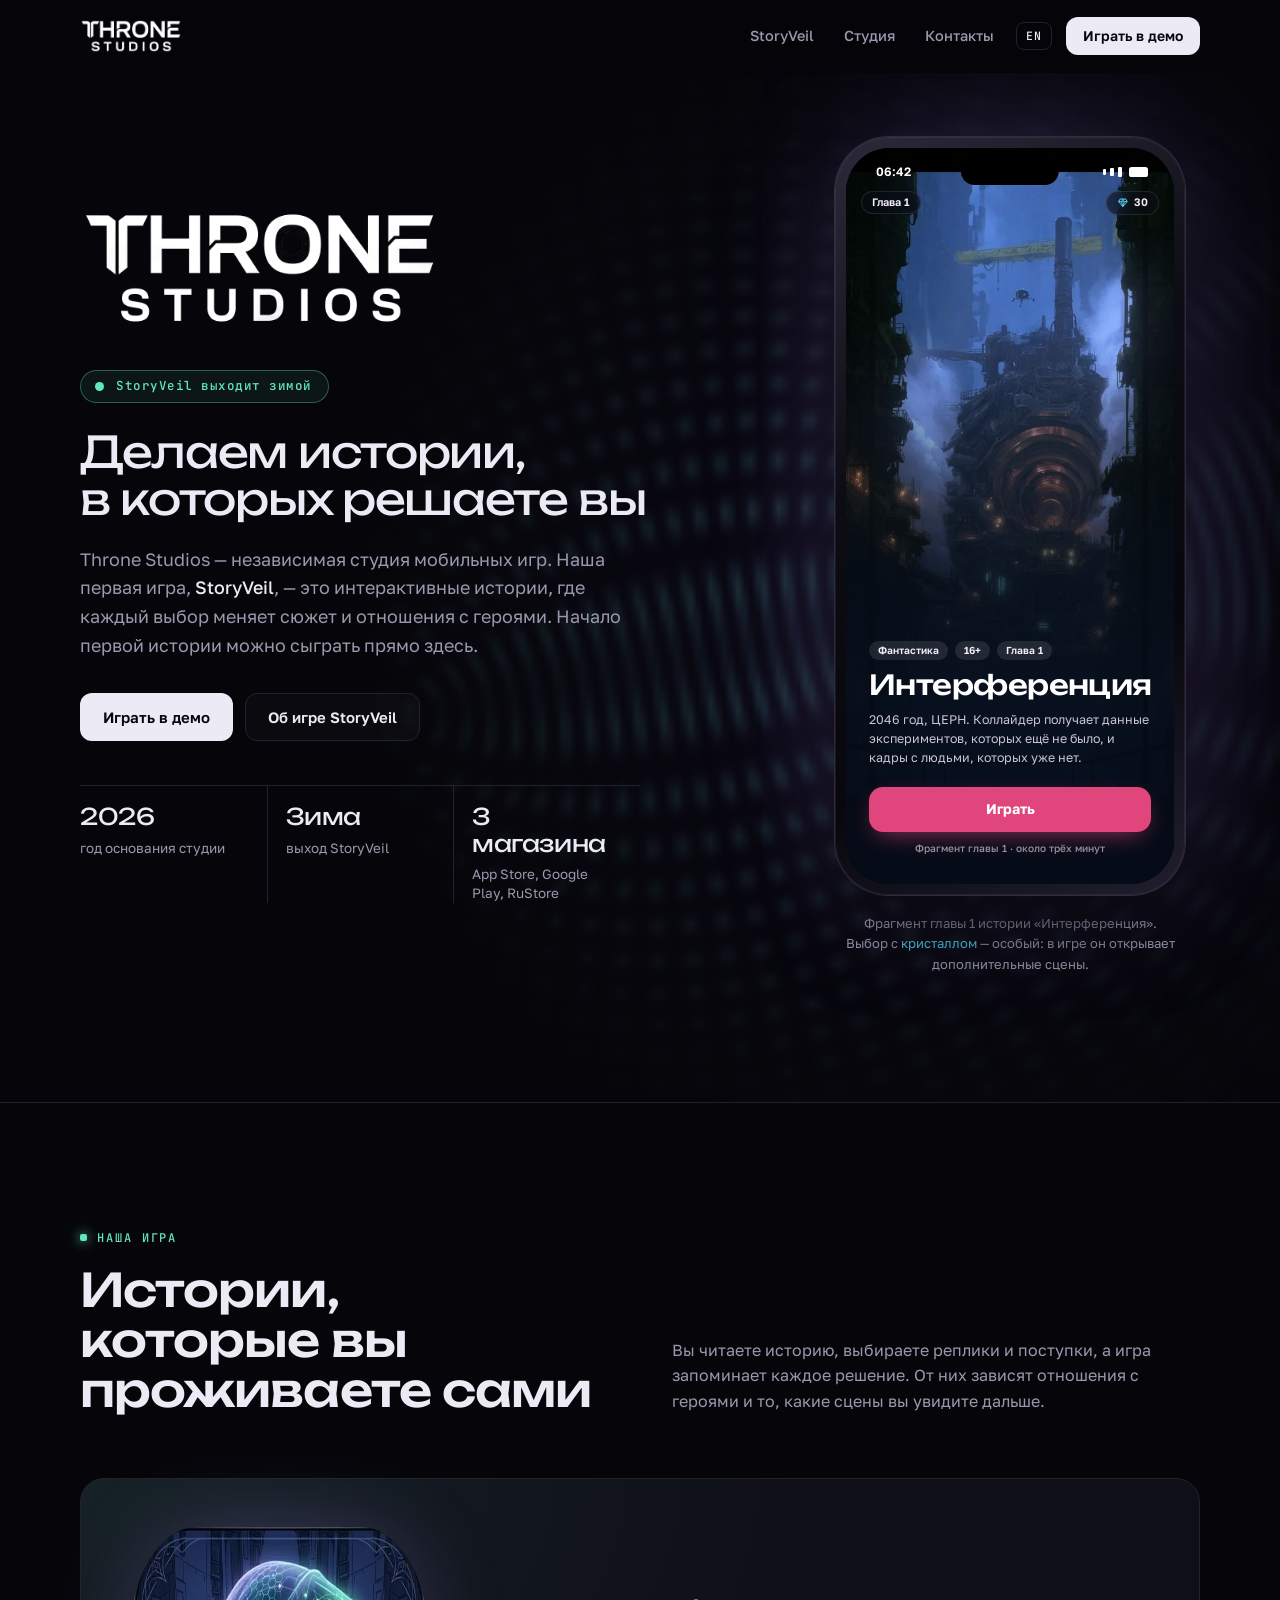
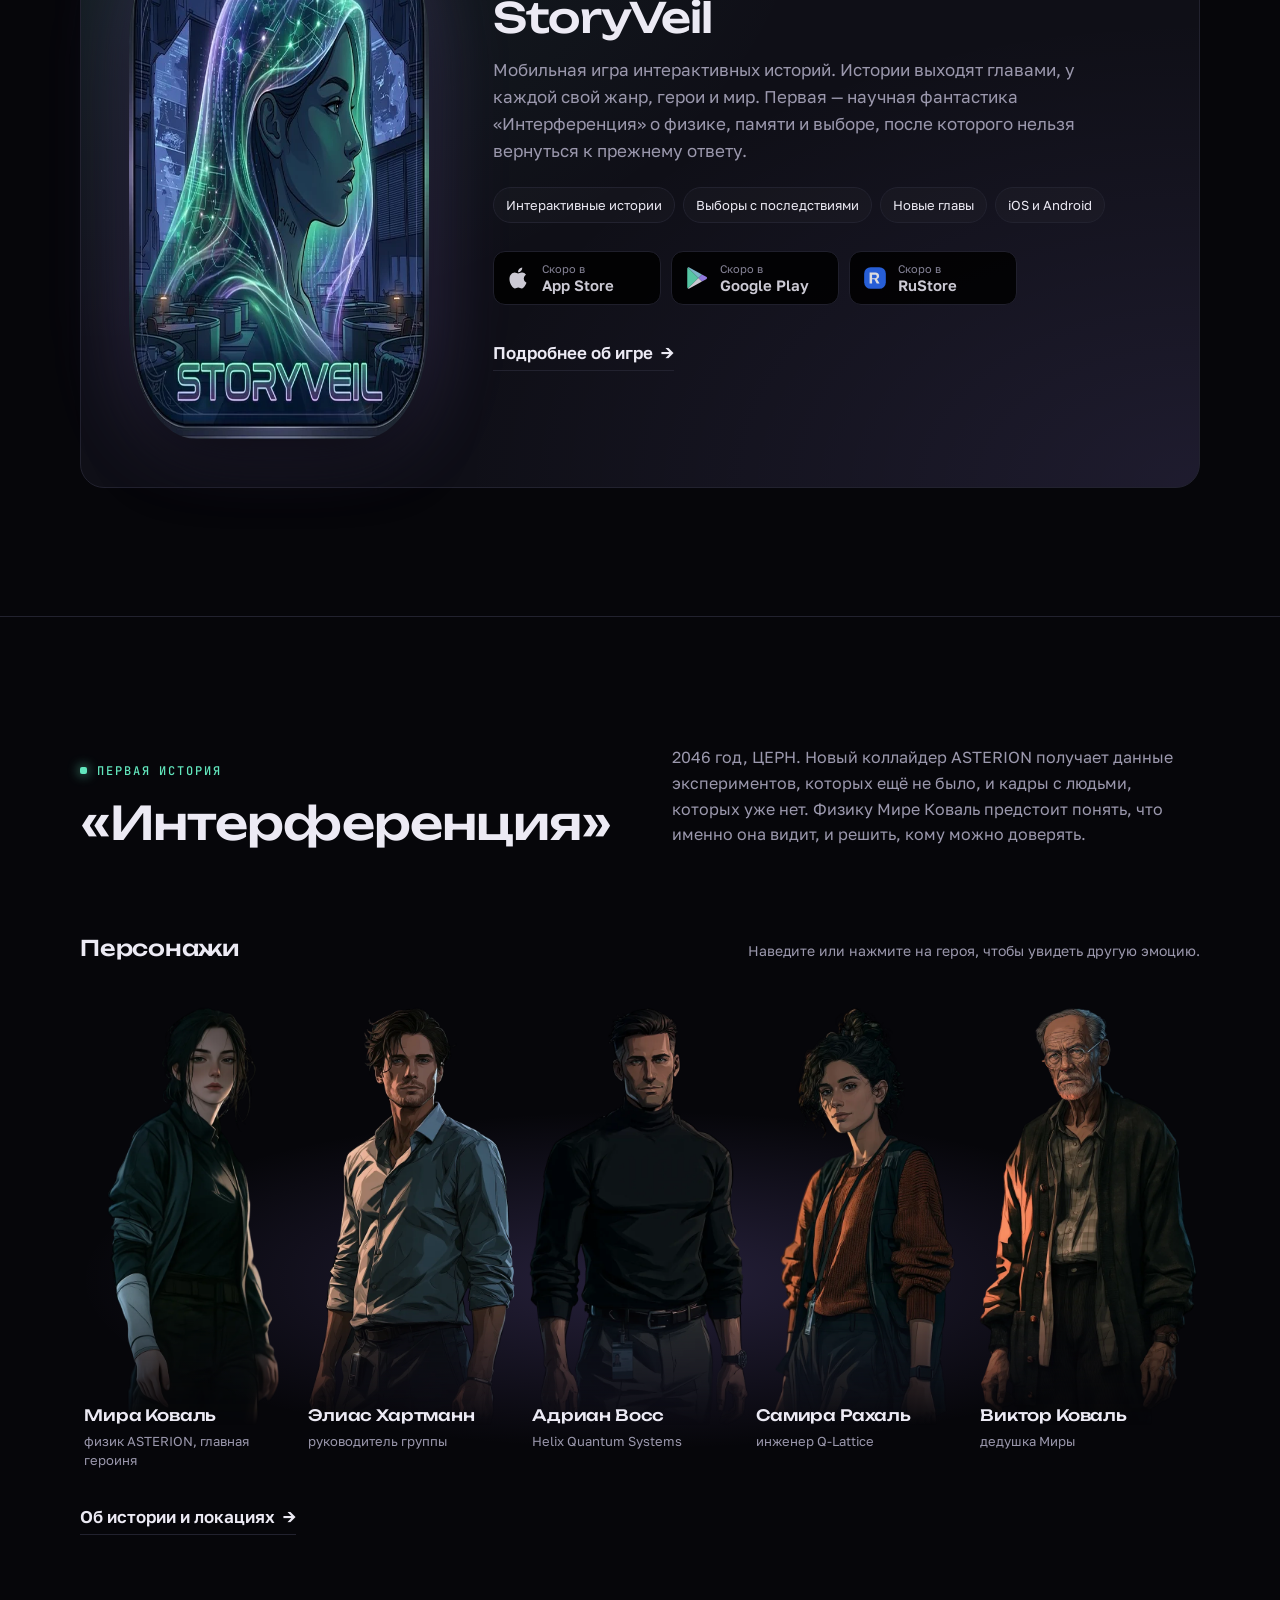
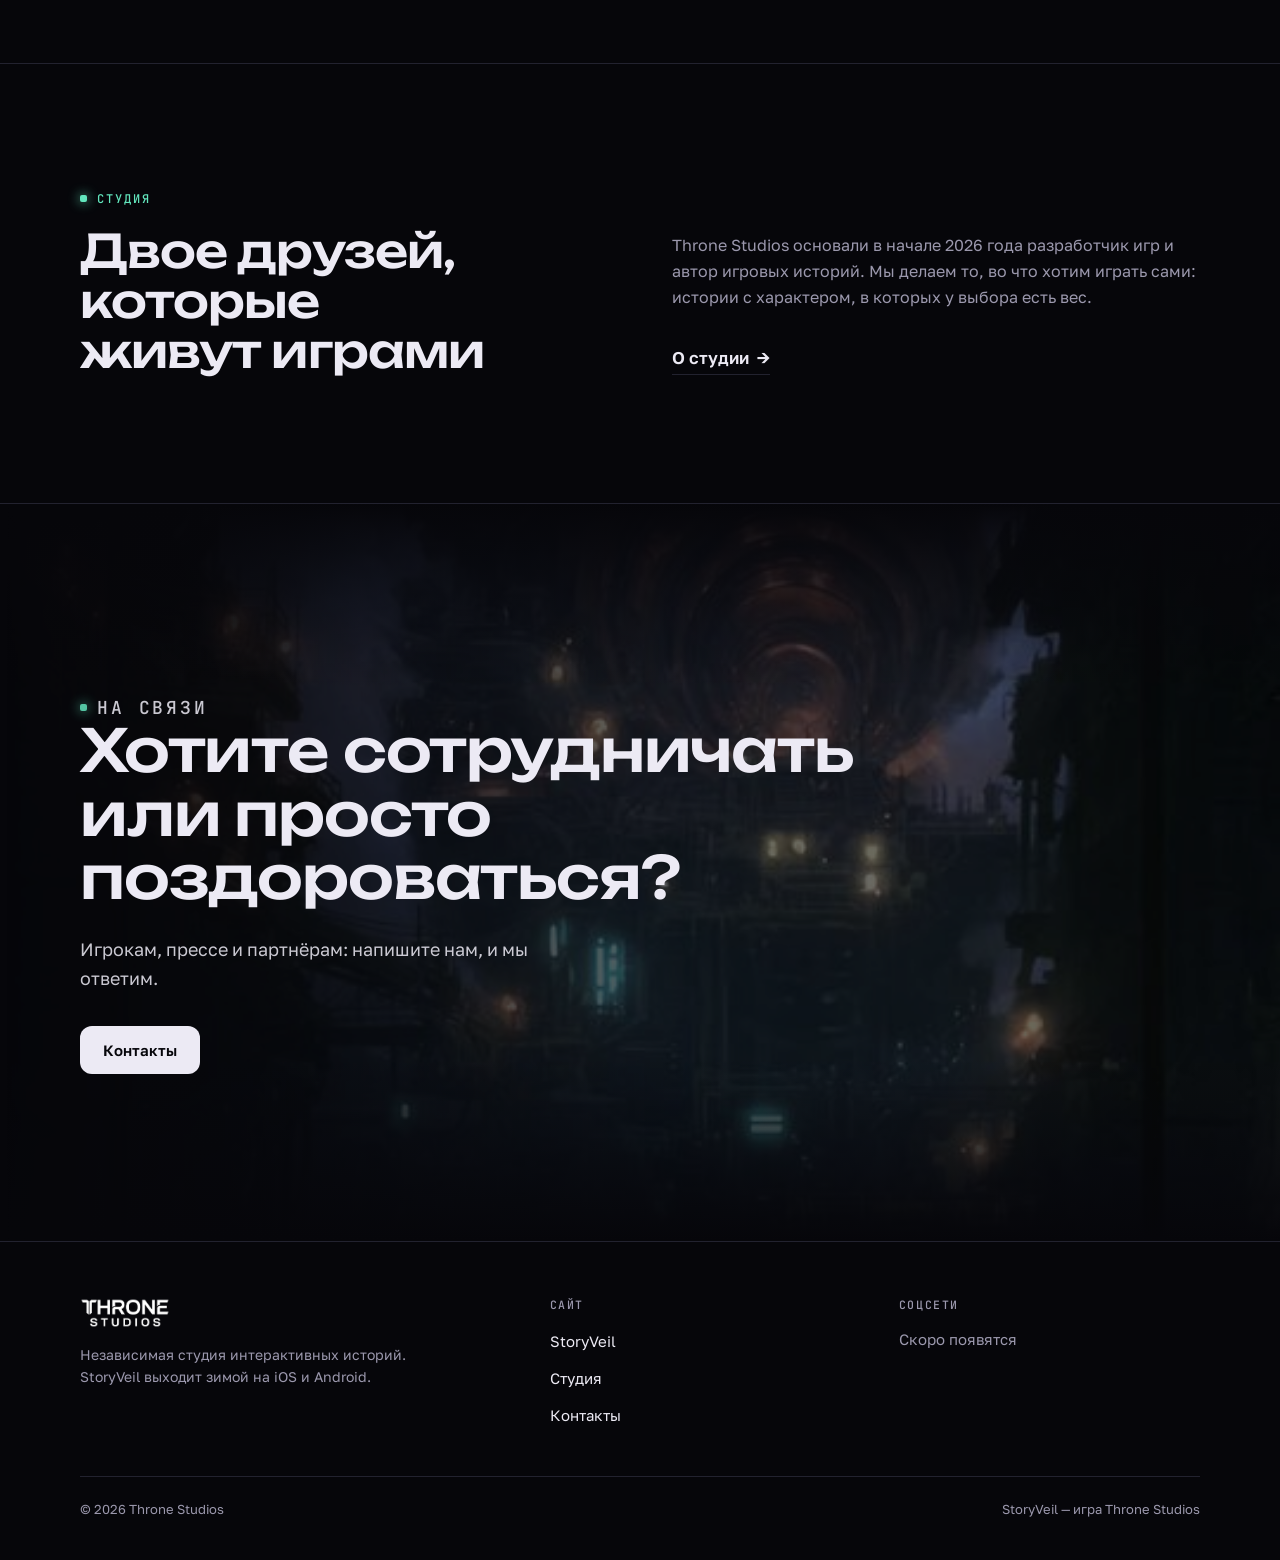
==== index.html @ 1f3d1a5e "Домен thronestudios.ink: адреса в превью ссылок и редирект с www og:url, og:image и hreflang всех ст" ====
<!doctype html>
<html lang="ru">
<head>
<meta charset="utf-8">
<meta name="viewport" content="width=device-width, initial-scale=1, viewport-fit=cover">
<title>Throne Studios — студия интерактивных историй</title>
<meta name="description" content="Throne Studios делает мобильные игры интерактивных историй. Наша первая игра StoryVeil выходит зимой на iOS и Android. Начало первой истории можно сыграть прямо на сайте.">
<meta property="og:type" content="website">
<meta property="og:site_name" content="Throne Studios">
<meta property="og:title" content="Throne Studios — студия интерактивных историй">
<meta property="og:description" content="Первая игра студии, StoryVeil, выходит зимой. Сыграйте начало истории «Интерференция» прямо в браузере.">
<meta property="og:url" content="https://thronestudios.ink/">
<meta property="og:image" content="https://thronestudios.ink/assets/og.jpg">
<meta name="twitter:card" content="summary_large_image">
<link rel="alternate" hreflang="ru" href="https://thronestudios.ink/">
<link rel="alternate" hreflang="en" href="https://thronestudios.ink/en/">
<meta name="theme-color" content="#06060a">
<link rel="icon" type="image/png" sizes="32x32" href="assets/brand/favicon-32.png">
<link rel="icon" type="image/png" sizes="64x64" href="assets/brand/favicon-64.png">
<link rel="apple-touch-icon" href="assets/brand/apple-touch-icon.png">
<link rel="preconnect" href="https://fonts.googleapis.com">
<link rel="preconnect" href="https://fonts.gstatic.com" crossorigin>
<link rel="stylesheet" href="https://fonts.googleapis.com/css2?family=Golos+Text:wght@400;500;600;700&family=JetBrains+Mono:wght@400;500&family=Unbounded:wght@300;400;500&display=swap">
<link rel="stylesheet" href="assets/css/site.css?v=1">
</head>
<body>
<a class="skip" href="#main">К содержанию</a>

<header class="site-head">
  <div class="wrap">
    <a class="brand" href="./" aria-label="Throne Studios — на главную"><img src="assets/brand/throne-studios-sm.png" alt="Throne Studios" width="455" height="152"></a>
    <button class="menu-btn" type="button" aria-expanded="false" aria-controls="nav" aria-label="Меню"><span></span></button>
    <nav class="nav" id="nav" aria-label="Основное меню">
      <a href="storyveil/">StoryVeil</a>
      <a href="studio/">Студия</a>
      <a href="contacts/">Контакты</a>
      <a class="lang" href="en/" hreflang="en" lang="en" aria-label="English version">EN</a>
      <a class="btn primary" href="#play" data-play>Играть в демо</a>
    </nav>
  </div>
</header>

<main id="main">
<!-- ═══════════════ Первый экран ═══════════════ -->
<section class="hero" aria-labelledby="hero-title">
  <canvas id="fringes" aria-hidden="true"></canvas>
  <div class="wrap hero-grid">
    <div>
      <img class="hero-logo" src="assets/brand/throne-studios.png" alt="Throne Studios" width="910" height="304">
      <p class="pill"><span class="live" aria-hidden="true"></span>StoryVeil выходит зимой</p>
      <h1 id="hero-title">Делаем истории,<br class="br-wide"> в которых решаете вы</h1>
      <p class="lead">Throne Studios — независимая студия мобильных игр. Наша первая игра, <strong>StoryVeil</strong>, — это интерактивные истории, где каждый выбор меняет сюжет и отношения с героями. Начало первой истории можно сыграть прямо здесь.</p>
      <div class="actions">
        <a class="btn primary" href="#play" data-play>Играть в демо</a>
        <a class="btn ghost" href="storyveil/">Об игре StoryVeil</a>
      </div>
      <ul class="facts">
        <li><b>2026</b><span>год основания студии</span></li>
        <li><b>Зима</b><span>выход StoryVeil</span></li>
        <li><b>3 магазина</b><span>App Store, Google Play, RuStore</span></li>
      </ul>
    </div>

    <div class="device-col" id="play">
      <div data-player></div>
      <p class="device-note">Фрагмент главы 1 истории «Интерференция». Выбор с <i>кристаллом</i> — особый: в игре он открывает дополнительные сцены.</p>
    </div>
  </div>
</section>

<!-- ═══════════════ Игра ═══════════════ -->
<section aria-labelledby="game-title">
  <div class="wrap">
    <div class="head-row">
      <div>
        <p class="eyebrow">Наша игра</p>
        <h2 id="game-title">Истории, которые вы проживаете сами</h2>
      </div>
      <p class="lead">Вы читаете историю, выбираете реплики и поступки, а игра запоминает каждое решение. От них зависят отношения с героями и то, какие сцены вы увидите дальше.</p>
    </div>

    <div class="game-card">
      <img class="app-icon" src="assets/brand/storyveil-icon.webp" alt="Иконка игры StoryVeil" width="512" height="512" loading="lazy">
      <div>
        <h3>StoryVeil</h3>
        <p>Мобильная игра интерактивных историй. Истории выходят главами, у каждой свой жанр, герои и мир. Первая — научная фантастика «Интерференция» о физике, памяти и выборе, после которого нельзя вернуться к прежнему ответу.</p>
        <ul class="tags">
          <li>Интерактивные истории</li>
          <li>Выборы с последствиями</li>
          <li>Новые главы</li>
          <li>iOS и Android</li>
        </ul>
        <ul class="stores" aria-label="Магазины приложений">
          <li><span class="store soon"><svg viewBox="0 0 24 24" aria-hidden="true"><path fill="currentColor" d="M16.4 12.6c0-2.4 2-3.6 2.1-3.7a4.6 4.6 0 0 0-3.6-1.9c-1.5-.2-3 .9-3.7.9-.8 0-2-.9-3.2-.9a4.8 4.8 0 0 0-4 2.5c-1.7 3-.4 7.3 1.2 9.7.8 1.2 1.8 2.5 3 2.4 1.2 0 1.7-.8 3.1-.8 1.5 0 1.9.8 3.2.8 1.3 0 2.2-1.2 3-2.4a10 10 0 0 0 1.4-2.8 4.3 4.3 0 0 1-2.5-3.8ZM14 5.4a4.3 4.3 0 0 0 1-3.2 4.5 4.5 0 0 0-2.9 1.5 4.2 4.2 0 0 0-1 3.1A3.7 3.7 0 0 0 14 5.4Z"/></svg><span><small>Скоро в</small><b>App Store</b></span></span></li>
          <li><span class="store soon"><svg viewBox="0 0 24 24" aria-hidden="true"><path fill="#62e6bd" d="M3.6 2.3 13.3 12l-9.7 9.7c-.4-.2-.6-.6-.6-1.1V3.4c0-.5.2-.9.6-1.1Z"/><path fill="#a78bff" d="m16.6 15.3-3.3-3.3 3.3-3.3 3.9 2.2c1.1.6 1.1 1.6 0 2.2l-3.9 2.2Z"/><path fill="#8fd0e6" d="M16.6 8.7 13.3 12 3.6 2.3c.3-.2.8-.2 1.3.1l11.7 6.3Z"/><path fill="#eceaf4" d="M16.6 15.3 4.9 21.6c-.5.3-1 .3-1.3.1l9.7-9.7 3.3 3.3Z"/></svg><span><small>Скоро в</small><b>Google Play</b></span></span></li>
          <li><span class="store soon"><svg viewBox="0 0 24 24" aria-hidden="true"><rect x="2" y="2" width="20" height="20" rx="6" fill="#2b6cf6"/><path fill="#fff" d="M7 7h5.2c2.2 0 3.6 1.2 3.6 3.1 0 1.4-.8 2.4-2 2.8l2.4 4.1h-2.6l-2.1-3.8H9.3V17H7V7Zm2.3 2v3.2h2.8c1 0 1.5-.6 1.5-1.6S13.1 9 12.1 9H9.3Z"/></svg><span><small>Скоро в</small><b>RuStore</b></span></span></li>
        </ul>
        <div class="actions"><a class="link-arrow" href="storyveil/">Подробнее об игре</a></div>
      </div>
    </div>
  </div>
</section>

<!-- ═══════════════ Первая история ═══════════════ -->
<section aria-labelledby="story-title">
  <div class="wrap">
    <div class="head-row">
      <div>
        <p class="eyebrow">Первая история</p>
        <h2 id="story-title">«Интерференция»</h2>
      </div>
      <p class="lead">2046 год, ЦЕРН. Новый коллайдер ASTERION получает данные экспериментов, которых ещё не было, и кадры с людьми, которых уже нет. Физику Мире Коваль предстоит понять, что именно она видит, и решить, кому можно доверять.</p>
    </div>

    <div class="sub-head">
      <h3>Персонажи</h3>
      <p>Наведите или нажмите на героя, чтобы увидеть другую эмоцию.</p>
    </div>
    <ul class="cast">
      <li data-a="neutral" data-b="amused"><div class="fig-wrap"><img loading="lazy" alt="Мира Коваль" src="assets/chars/hero_neutral.webp"></div><div class="who"><b>Мира Коваль</b><span>физик ASTERION, главная героиня</span></div></li>
      <li data-a="neutral" data-b="amused"><div class="fig-wrap"><img loading="lazy" alt="Элиас Хартманн" src="assets/chars/elias_neutral.webp"></div><div class="who"><b>Элиас Хартманн</b><span>руководитель группы</span></div></li>
      <li data-a="neutral" data-b="amused"><div class="fig-wrap"><img loading="lazy" alt="Адриан Восс" src="assets/chars/adrian_neutral.webp"></div><div class="who"><b>Адриан Восс</b><span>Helix Quantum Systems</span></div></li>
      <li data-a="neutral" data-b="amused"><div class="fig-wrap"><img loading="lazy" alt="Самира Рахаль" src="assets/chars/samira_neutral.webp"></div><div class="who"><b>Самира Рахаль</b><span>инженер Q-Lattice</span></div></li>
      <li data-a="thoughtful" data-b="smile"><div class="fig-wrap"><img loading="lazy" alt="Виктор Коваль" src="assets/chars/viktor_thoughtful.webp"></div><div class="who"><b>Виктор Коваль</b><span>дедушка Миры</span></div></li>
    </ul>
    <div class="actions"><a class="link-arrow" href="storyveil/#story">Об истории и локациях</a></div>
  </div>
</section>

<!-- ═══════════════ Студия ═══════════════ -->
<section aria-labelledby="studio-title">
  <div class="wrap">
    <div class="head-row">
      <div>
        <p class="eyebrow">Студия</p>
        <h2 id="studio-title">Двое друзей, которые живут играми</h2>
      </div>
      <div>
        <p class="lead">Throne Studios основали в начале 2026 года разработчик игр и автор игровых историй. Мы делаем то, во что хотим играть сами: истории с характером, в которых у выбора есть вес.</p>
        <div class="actions"><a class="link-arrow" href="studio/">О студии</a></div>
      </div>
    </div>
  </div>
</section>

<!-- ═══════════════ Финал ═══════════════ -->
<section class="finale" aria-labelledby="finale-title">
  <div class="finale-bg" aria-hidden="true" style="background-image: url('assets/bg/detector_cavern.jpg')"></div>
  <div class="wrap">
    <p class="eyebrow">На связи</p>
    <h2 id="finale-title">Хотите сотрудничать или просто поздороваться?</h2>
    <p>Игрокам, прессе и партнёрам: напишите нам, и мы ответим.</p>
    <div class="actions"><a class="btn primary" href="contacts/">Контакты</a></div>
  </div>
</section>
</main>

<footer class="site-foot">
  <div class="wrap">
    <div class="foot-grid">
      <div>
        <img src="assets/brand/throne-studios-sm.png" alt="Throne Studios" width="455" height="152" loading="lazy">
        <p>Независимая студия интерактивных историй. StoryVeil выходит зимой на iOS и Android.</p>
      </div>
      <div>
        <h2>Сайт</h2>
        <ul>
          <li><a href="storyveil/">StoryVeil</a></li>
          <li><a href="studio/">Студия</a></li>
          <li><a href="contacts/">Контакты</a></li>
        </ul>
      </div>
      <div>
        <h2>Соцсети</h2>
        <ul data-socials="footer"><li class="muted">Скоро появятся</li></ul>
      </div>
    </div>
    <div class="foot-base">
      <span>© 2026 Throne Studios</span>
      <span>StoryVeil — игра Throne Studios</span>
    </div>
  </div>
</footer>

<script src="assets/js/site.js?v=1"></script>
<script src="assets/js/story.ru.js?v=1"></script>
<script src="assets/js/player.js?v=1"></script>
</body>
</html>
---- assets/css/site.css ----
/* Throne Studios — общие стили сайта.
   Основа — чёрный фон логотипа студии. Акценты — мятный и фиолетовый из иконки StoryVeil.
   Внутри телефона-демо свои цвета: это интерфейс самой игры (app/lib/core/theme.dart). */
:root {
  color-scheme: dark;
  --void: #06060a;      /* фон: чёрный логотипа */
  --hull: #0f0f17;      /* приподнятые поверхности */
  --hull-hi: #161622;
  --line: #22222f;      /* волосяные линии */
  --frost: #eceaf4;     /* основной текст */
  --haze: #9b98ad;      /* второстепенный текст */
  --mint: #62e6bd;      /* StoryVeil: свечение вуали */
  --violet: #a78bff;    /* StoryVeil: надпись */
  --veil: linear-gradient(100deg, var(--mint) 0%, #8fd0e6 45%, var(--violet) 100%);

  --display: "Unbounded", "Arial Black", system-ui, sans-serif;
  --body: "Golos Text", system-ui, -apple-system, "Segoe UI", Roboto, sans-serif;
  --mono: "JetBrains Mono", ui-monospace, "SF Mono", Menlo, Consolas, monospace;

  /* Интерфейс игры */
  --g-surface: rgba(34, 26, 46, .94);
  --g-surface-hi: #2e2440;
  --g-premium: #2b1e3f;
  --g-accent: #e0457b;
  --g-gem: #4fd1e8;
  --g-text: #f4eef8;
  --g-narr: rgba(0, 0, 0, .72);

  --gutter: clamp(16px, 4vw, 40px);
  --section: clamp(72px, 10vw, 132px);
  --radius: 14px;
}

* { box-sizing: border-box; }
html { -webkit-text-size-adjust: 100%; scroll-behavior: smooth; scroll-padding-top: 88px; }
body {
  margin: 0;
  background: var(--void);
  color: var(--frost);
  font: 400 17px/1.6 var(--body);
  -webkit-font-smoothing: antialiased;
  overflow-x: hidden;
}
img, video { max-width: 100%; display: block; }
[hidden] { display: none !important; }
a { color: inherit; }
button { font: inherit; color: inherit; }
:focus-visible { outline: 2px solid var(--mint); outline-offset: 3px; }
::selection { background: var(--violet); color: var(--void); }
.sr-only { position: absolute; width: 1px; height: 1px; overflow: hidden; clip: rect(0 0 0 0); white-space: nowrap; }
.skip { position: absolute; left: 12px; top: -60px; z-index: 100; padding: 10px 14px; border-radius: 8px; background: var(--frost); color: var(--void); text-decoration: none; font-weight: 600; }
.skip:focus { top: 12px; }

.wrap { max-width: 1200px; margin-inline: auto; padding-inline: var(--gutter); }

.eyebrow {
  display: flex; align-items: center; gap: 10px;
  margin: 0 0 20px;
  font: 500 12px/1.2 var(--mono);
  letter-spacing: .16em; text-transform: uppercase;
  color: var(--mint);
}
.eyebrow::before { content: ""; width: 7px; height: 7px; border-radius: 2px; background: var(--mint); box-shadow: 0 0 12px var(--mint); }
h1, h2, h3 { margin: 0; text-wrap: balance; font-weight: 500; }
h2 { font: 500 clamp(1.75rem, 3.6vw, 2.9rem)/1.08 var(--display); letter-spacing: -.02em; max-width: 22ch; }
.lead { margin: 22px 0 0; max-width: 62ch; color: var(--haze); font-size: clamp(1rem, 1.25vw, 1.125rem); }
.lead strong { color: var(--frost); font-weight: 500; }
.veil-text { background: var(--veil); -webkit-background-clip: text; background-clip: text; color: transparent; }
section { padding-block: var(--section); border-top: 1px solid var(--line); }

.head-row { display: grid; grid-template-columns: minmax(0, 1fr) minmax(0, 1fr); gap: 24px 64px; align-items: end; }
.head-row .lead { margin: 0; }
.sub-head { display: flex; justify-content: space-between; align-items: baseline; gap: 12px 24px; flex-wrap: wrap; margin: 88px 0 24px; }
.sub-head h3 { font: 500 1.35rem/1.2 var(--display); letter-spacing: -.01em; }
.sub-head p { margin: 0; font-size: 14px; color: var(--haze); max-width: 56ch; }

/* ── Кнопки ───────────────────────────────────────── */
.btn {
  display: inline-flex; align-items: center; justify-content: center; gap: 10px;
  min-height: 48px; padding: 0 22px; border-radius: 12px; border: 1px solid transparent;
  font: 600 15px/1 var(--body); text-decoration: none; cursor: pointer;
  transition: background-color .2s, border-color .2s, color .2s, transform .2s;
}
.btn:active { transform: translateY(1px); }
.btn.primary { background: var(--frost); color: var(--void); }
.btn.primary:hover { background: #fff; }
.btn.ghost { border-color: var(--line); background: rgba(255,255,255,.02); }
.btn.ghost:hover { border-color: var(--haze); }
.btn svg { width: 18px; height: 18px; flex: none; }
.actions { display: flex; flex-wrap: wrap; gap: 12px; margin-top: 34px; }
.link-arrow { display: inline-flex; align-items: center; gap: 8px; color: var(--frost); font-weight: 600; text-decoration: none; border-bottom: 1px solid var(--line); padding-bottom: 3px; transition: border-color .2s; }
.link-arrow:hover { border-color: var(--mint); }
.link-arrow::after { content: "→"; transition: translate .2s; }
.link-arrow:hover::after { translate: 3px 0; }

.pill {
  display: inline-flex; align-items: center; gap: 12px;
  margin-bottom: 26px; padding: 9px 16px 9px 14px;
  border: 1px solid rgba(98,230,189,.35); border-radius: 99px;
  background: rgba(98,230,189,.07);
  font: 500 12.5px/1 var(--mono); letter-spacing: .04em; color: var(--mint);
}
.live {
  flex: none; width: 9px; height: 9px; border-radius: 50%;
  background: var(--mint);
  animation: live 2.4s ease-out infinite;
}
@keyframes live { 0% { box-shadow: 0 0 0 0 rgba(98,230,189,.6); } 70%, 100% { box-shadow: 0 0 0 10px rgba(98,230,189,0); } }

/* ── Шапка ─────────────────────────────────────────── */
.site-head {
  position: sticky; top: 0; z-index: 50;
  background: rgba(6,6,10,.78);
  backdrop-filter: blur(14px) saturate(140%); -webkit-backdrop-filter: blur(14px) saturate(140%);
  border-bottom: 1px solid transparent; transition: border-color .3s;
}
.site-head.scrolled { border-color: var(--line); }
.site-head .wrap { display: flex; align-items: center; justify-content: space-between; gap: 20px; height: 72px; }
.brand { display: block; flex: none; }
.brand img { height: 34px; width: auto; }
.nav { display: flex; align-items: center; gap: 6px; }
.nav a:not(.btn) {
  padding: 8px 12px; border-radius: 8px;
  font: 500 14.5px/1 var(--body); color: var(--haze); text-decoration: none; transition: color .2s, background-color .2s;
}
.nav a:not(.btn):hover { color: var(--frost); background: rgba(255,255,255,.04); }
.nav a[aria-current="page"] { color: var(--frost); }
.nav .btn { min-height: 38px; padding: 0 16px; font-size: 14px; margin-left: 8px; }
.lang {
  margin-left: 4px; padding: 7px 9px !important; border: 1px solid var(--line);
  font: 500 11.5px/1 var(--mono) !important; letter-spacing: .1em; color: var(--frost) !important;
}
.lang:hover { border-color: var(--mint); }
.menu-btn { display: none; width: 44px; height: 44px; margin-right: -10px; border: 0; background: none; cursor: pointer; }
.menu-btn span, .menu-btn span::before, .menu-btn span::after { display: block; width: 20px; height: 1.5px; margin-inline: auto; background: var(--frost); transition: transform .25s, background-color .25s; }
.menu-btn span { position: relative; }
.menu-btn span::before, .menu-btn span::after { content: ""; position: absolute; left: 0; }
.menu-btn span::before { top: -6px; }
.menu-btn span::after { top: 6px; }
.menu-open .menu-btn span { background: transparent; }
.menu-open .menu-btn span::before { transform: translateY(6px) rotate(45deg); }
.menu-open .menu-btn span::after { transform: translateY(-6px) rotate(-45deg); }

/* ── Первый экран ─────────────────────────────────── */
.hero { position: relative; overflow: hidden; border-top: 0; padding-block: 0 var(--section); }
#fringes {
  position: absolute; inset: 0; width: 100%; height: 100%; opacity: .7;
  -webkit-mask-image: radial-gradient(ellipse 60% 75% at 74% 52%, #000 25%, transparent 78%);
          mask-image: radial-gradient(ellipse 60% 75% at 74% 52%, #000 25%, transparent 78%);
  pointer-events: none;
}
.hero-grid {
  position: relative; z-index: 1;
  display: grid; grid-template-columns: minmax(0, 1fr) minmax(300px, 380px);
  align-items: center; gap: clamp(40px, 6vw, 96px);
  padding-top: clamp(28px, 5vw, 64px);
}
.hero h1 { font: 400 clamp(1.7rem, 3.4vw, 2.9rem)/1.08 var(--display); letter-spacing: -.03em; }
.hero .lead { font-size: clamp(1.05rem, 1.4vw, 1.2rem); max-width: 50ch; }
.hero-logo { width: min(78%, 360px); height: auto; margin-bottom: 30px; }
.facts {
  display: grid; grid-template-columns: repeat(3, minmax(0, 1fr));
  margin: 44px 0 0; padding: 0; list-style: none;
  border-top: 1px solid var(--line); max-width: 560px;
}
.facts li { padding: 18px 18px 0 0; min-width: 0; }
.facts li + li { padding-left: 18px; border-left: 1px solid var(--line); }
.facts b { display: block; font: 400 clamp(1.15rem, 1.8vw, 1.5rem)/1.15 var(--display); letter-spacing: -.02em; }
.facts span { display: block; margin-top: 8px; font-size: 13.5px; line-height: 1.4; color: var(--haze); }

.device-col { display: flex; flex-direction: column; align-items: center; gap: 18px; }
[data-player] { display: flex; justify-content: center; width: 100%; }
.device-note { max-width: 330px; margin: 0; font-size: 13px; line-height: 1.55; color: var(--haze); text-align: center; }
.device-note i { font-style: normal; color: var(--g-gem); }

/* ── Телефон и игра ───────────────────────────────── */
.phone {
  position: relative; width: min(100%, 350px); aspect-ratio: 9 / 19.5; padding: 11px; border-radius: 54px;
  background: linear-gradient(150deg, #2c2a3a 0%, #0d0c14 38%, #08070d 70%, #211f2e 100%);
  box-shadow: 0 0 0 1px #2f2c3d, inset 0 0 0 1px rgba(255,255,255,.06), 0 50px 90px -30px rgba(0,0,0,.9), 0 0 150px -30px rgba(167,139,255,.38);
}
.screen {
  position: relative; width: 100%; height: 100%;
  border-radius: 44px; overflow: hidden; isolation: isolate;
  background: #000; cursor: pointer; container-type: size;
  -webkit-tap-highlight-color: transparent; user-select: none; -webkit-user-select: none;
}
.screen:focus-visible { outline-offset: 6px; }
.bg { position: absolute; inset: 0; opacity: 0; transition: opacity .7s ease; z-index: 0; }
.bg.show { opacity: 1; }
.bg.top { z-index: 1; }
.bg img, .bg video { position: absolute; inset: 0; width: 100%; height: 100%; object-fit: cover; }
.bg video { opacity: 0; transition: opacity .5s; }
.bg video.on { opacity: 1; }
.stage { position: absolute; inset: 0; z-index: 2; pointer-events: none; }
.fig {
  position: absolute; bottom: 0; height: 78cqh; width: 39cqh;
  left: calc(var(--x, .5) * 100cqw - 19.5cqh);
  transform-origin: 50% 100%;
  transition: left .35s ease-out, transform .2s, opacity .2s;
}
.fig img { width: 100%; height: 100%; object-fit: contain; }
.fig.dim { transform: scale(.95); opacity: .7; }
.fig.in-fade { animation: figFade .4s ease-out backwards; }
.fig.in-right { animation: figRight .45s cubic-bezier(.2,.8,.2,1) backwards; }
.fig.out-fade { animation: figFade .35s ease-in reverse forwards; }
.fig.out-right { animation: figRight .4s ease-in reverse forwards; }
@keyframes figFade { from { opacity: 0; } }
@keyframes figRight { from { opacity: 0; translate: 45cqw 0; } }
.hero-portrait {
  position: absolute; bottom: 0; z-index: 3; height: 80cqh; width: 40cqh; left: -3.2cqh;
  translate: -110% 0; opacity: 0; transition: translate .26s cubic-bezier(.2,.8,.2,1), opacity .2s; pointer-events: none;
}
.hero-portrait.on { translate: 0 0; opacity: 1; }
.hero-portrait img { width: 100%; height: 100%; object-fit: contain; }
.status {
  position: absolute; top: 0; left: 0; right: 0; z-index: 9;
  display: flex; justify-content: space-between; align-items: center;
  padding: 3.6cqw 8cqw 0 9cqw; height: 11cqw;
  font: 600 3.7cqw/1 var(--body); color: #fff; pointer-events: none;
}
.status .icons { display: flex; gap: 1.4cqw; align-items: center; }
.status .icons i { display: block; background: #fff; border-radius: 1px; }
.island { position: absolute; top: 2.6cqw; left: 50%; translate: -50% 0; z-index: 10; width: 30cqw; height: 8.6cqw; border-radius: 99px; background: #000; }
.hud { position: absolute; top: 13cqw; left: 4.5cqw; right: 4.5cqw; z-index: 8; display: flex; justify-content: space-between; align-items: center; pointer-events: none; }
.chip {
  padding: 1.6cqw 3.2cqw; border-radius: 99px;
  background: rgba(10,14,22,.55); backdrop-filter: blur(8px); -webkit-backdrop-filter: blur(8px);
  border: 1px solid rgba(255,255,255,.1); font: 600 3.3cqw/1 var(--body); color: var(--g-text);
}
.gems { display: flex; align-items: center; gap: 1.4cqw; }
.gems svg { width: 3.6cqw; height: 3.6cqw; color: var(--g-gem); }
.gems.bump { animation: bump .5s; }
@keyframes bump { 40% { transform: scale(1.18); border-color: var(--g-gem); } }
.ui { position: absolute; left: 4cqw; right: 4cqw; bottom: 5cqw; z-index: 5; display: flex; flex-direction: column; gap: 3cqw; }
.dlg {
  position: relative; min-height: 30cqw; padding: 6.6cqw 5.2cqw 5.2cqw; border-radius: 18px;
  background: var(--g-surface); border: 1.5px solid color-mix(in srgb, var(--spk, #fff) 70%, transparent);
  color: var(--g-text); font: 400 4.3cqw/1.45 var(--body); animation: dlgIn .18s ease-out;
}
@keyframes dlgIn { from { opacity: .4; } }
.dlg.narr { background: var(--g-narr); border-color: rgba(255,255,255,.12); text-align: center; font-style: italic; }
.dlg.thought { border-radius: 28px; font-style: italic; }
.plate { position: absolute; left: 4cqw; top: -4.4cqw; padding: 1.5cqw 3.8cqw; border-radius: 12px; background: var(--spk, #555); font: 700 3.8cqw/1.2 var(--body); font-style: normal; color: #fff; }
.dlg.narr .plate { display: none; }
.dlg.thought .plate { background: var(--g-surface-hi); }
.txt { margin: 0; }
.txt .rest { color: transparent; }
.dlg.done::after {
  content: ""; position: absolute; right: 4cqw; bottom: 3.2cqw;
  border: 1.4cqw solid transparent; border-top-color: rgba(244,238,248,.7); border-bottom: 0;
  animation: nudge 1.1s ease-in-out infinite;
}
@keyframes nudge { 50% { translate: 0 .9cqw; } }
.choices { display: flex; flex-direction: column; gap: 2.6cqw; }
.choice {
  display: flex; align-items: center; gap: 3cqw; width: 100%; text-align: left; cursor: pointer;
  padding: 4cqw 4.8cqw; border-radius: 16px; background: rgba(34,26,46,.95); border: 1px solid rgba(255,255,255,.24);
  color: var(--g-text); font: 600 4.05cqw/1.3 var(--body);
  animation: choiceIn .25s ease-out backwards; animation-delay: calc(var(--i, 0) * 80ms);
  transition: background .15s, border-color .15s;
}
.choice:hover { background: rgba(46,36,64,.98); }
.choice span:first-child { flex: 1; min-width: 0; }
.choice.premium { background: var(--g-premium); border: 1.8px solid var(--g-gem); }
.price { display: flex; align-items: center; gap: 1cqw; color: var(--g-gem); font-weight: 800; }
.price svg { width: 3.8cqw; height: 3.8cqw; }
@keyframes choiceIn { from { opacity: 0; translate: 0 4cqw; } }
.blackout { position: absolute; inset: 0; z-index: 6; background: #000; opacity: 0; transition: opacity .38s; pointer-events: none; }
.blackout.on { opacity: 1; }
.titlecard {
  position: absolute; inset: 0; z-index: 7; display: grid; place-items: center;
  font: 300 5.4cqw/1 var(--display); letter-spacing: .34em; text-indent: .34em;
  color: #e3ecf7; text-shadow: 0 0 18px rgba(143,184,216,.55);
  opacity: 0; transition: opacity .6s; pointer-events: none;
}
.titlecard.on { opacity: 1; animation: titleIn 2.4s ease-out; }
@keyframes titleIn {
  0% { letter-spacing: .7em; filter: blur(6px); }
  8% { translate: 1.2cqw 0; } 10% { translate: -1cqw 0; } 12% { translate: 0 0; }
  45% { letter-spacing: .34em; filter: blur(0); }
}
.overlay { position: absolute; inset: 0; z-index: 11; display: flex; flex-direction: column; justify-content: flex-end; padding: 8cqw 7cqw 9cqw; cursor: default; }
.start { background: linear-gradient(to top, rgba(6,12,24,.97) 0%, rgba(6,12,24,.82) 40%, rgba(6,12,24,0) 72%); }
.start .meta { display: flex; gap: 2cqw; margin-bottom: 3.6cqw; }
.start .meta span { padding: 1.3cqw 2.8cqw; border-radius: 99px; font: 600 3.1cqw/1 var(--body); color: var(--g-text); background: rgba(255,255,255,.1); }
.start h3 { font: 500 8.4cqw/1.05 var(--display); letter-spacing: -.02em; color: #fff; }
.start p { margin: 3.4cqw 0 6cqw; font: 400 3.8cqw/1.5 var(--body); color: rgba(244,238,248,.82); }
.btn-game {
  display: flex; align-items: center; justify-content: center; gap: 2cqw;
  width: 100%; height: 13.6cqw; border: 0; border-radius: 14px; cursor: pointer;
  background: var(--g-accent); color: #fff; font: 700 4.3cqw/1 var(--body);
  box-shadow: 0 8px 24px -8px rgba(224,69,123,.7);
}
.btn-game:hover { filter: brightness(1.08); }
.btn-game.ghost { background: transparent; border: 1.5px solid rgba(244,238,248,.4); box-shadow: none; }
.start small { display: block; margin-top: 3cqw; text-align: center; font: 500 3.1cqw/1.3 var(--body); color: rgba(244,238,248,.6); }
.end { justify-content: center; gap: 4cqw; background: rgba(5,10,19,.86); backdrop-filter: blur(8px); -webkit-backdrop-filter: blur(8px); }
.end h3 { font: 400 6.6cqw/1.1 var(--display); color: #fff; letter-spacing: -.01em; }
.end p { margin: 0; font: 400 3.8cqw/1.5 var(--body); color: rgba(244,238,248,.78); }
.memory { display: flex; flex-wrap: wrap; gap: 2cqw; margin: 0; padding: 0; list-style: none; }
.memory li { padding: 1.8cqw 3cqw; border-radius: 10px; background: rgba(143,184,216,.12); border: 1px solid rgba(143,184,216,.28); font: 600 3.4cqw/1.2 var(--body); color: var(--g-text); }
.memory li.paid { background: rgba(79,209,232,.12); border-color: var(--g-gem); color: var(--g-gem); }

/* ── Игра: карточка StoryVeil ─────────────────────── */
.game-card {
  display: grid; grid-template-columns: minmax(0, 300px) minmax(0, 1fr); gap: clamp(32px, 5vw, 72px); align-items: center;
  margin-top: 64px; padding: clamp(24px, 4vw, 48px);
  border: 1px solid var(--line); border-radius: 24px;
  background: radial-gradient(120% 140% at 0% 0%, rgba(98,230,189,.09), transparent 55%), radial-gradient(120% 140% at 100% 100%, rgba(167,139,255,.1), transparent 55%), var(--hull);
}
.app-icon { width: 100%; max-width: 300px; aspect-ratio: 1; border-radius: 22.5%; box-shadow: 0 30px 70px -24px rgba(0,0,0,.95), 0 0 90px -20px rgba(167,139,255,.45); }
.game-card h3 { font: 500 clamp(1.8rem, 3.4vw, 2.6rem)/1.05 var(--display); letter-spacing: -.02em; }
.game-card > div > p { margin: 16px 0 0; color: var(--haze); max-width: 56ch; }
.tags { display: flex; flex-wrap: wrap; gap: 8px; margin: 22px 0 0; padding: 0; list-style: none; }
.tags li { padding: 7px 12px; border: 1px solid var(--line); border-radius: 99px; font-size: 13px; color: var(--frost); background: rgba(255,255,255,.02); }

.stores { display: flex; flex-wrap: wrap; gap: 10px; margin: 28px 0 0; padding: 0; list-style: none; }
.store {
  display: flex; align-items: center; gap: 10px; min-width: 168px; padding: 10px 16px 10px 12px;
  border: 1px solid var(--line); border-radius: 12px; background: #000; text-decoration: none;
}
.store svg { width: 26px; height: 26px; flex: none; }
.store small { display: block; font-size: 11px; line-height: 1.2; color: var(--haze); }
.store b { display: block; font-weight: 600; font-size: 15px; line-height: 1.25; }
.store.soon { opacity: .85; }

/* ── Списки возможностей ──────────────────────────── */
.grid-list { display: grid; grid-template-columns: repeat(3, minmax(0, 1fr)); gap: 40px 36px; margin: 64px 0 0; padding: 0; list-style: none; }
.grid-list li { padding-top: 22px; border-top: 1px solid var(--line); min-width: 0; }
.grid-list .ico { display: grid; place-items: center; width: 42px; height: 42px; margin-bottom: 18px; border-radius: 12px; background: var(--hull-hi); border: 1px solid var(--line); color: var(--mint); }
.grid-list .ico svg { width: 20px; height: 20px; }
.grid-list h3 { font: 500 1.05rem/1.3 var(--display); letter-spacing: -.01em; }
.grid-list p { margin: 10px 0 0; font-size: 15.5px; line-height: 1.55; color: var(--haze); }

/* ── Локации и персонажи ──────────────────────────── */
.reel {
  display: flex; gap: 14px; overflow-x: auto; scroll-snap-type: x mandatory; overscroll-behavior-x: contain;
  padding-bottom: 14px; scrollbar-width: thin; scrollbar-color: var(--line) transparent;
}
.reel > * { scroll-snap-align: start; flex: none; }
.loc { margin: 0; width: 172px; }
.loc .frame { position: relative; aspect-ratio: 9 / 19.5; border-radius: 20px; overflow: hidden; background: var(--hull); border: 1px solid var(--line); }
.loc img, .loc video { position: absolute; inset: 0; width: 100%; height: 100%; object-fit: cover; }
.loc video { opacity: 0; transition: opacity .6s; }
.loc video.on { opacity: 1; }
.loc figcaption { margin-top: 10px; font-size: 13px; line-height: 1.45; color: var(--haze); }
.loc figcaption b { display: block; color: var(--frost); font-weight: 600; }
.cast { position: relative; display: grid; grid-template-columns: repeat(5, minmax(0, 1fr)); margin: 0; padding: 0; list-style: none; }
.cast::before {
  content: ""; position: absolute; left: 0; right: 0; bottom: 20px; height: 70%;
  background: radial-gradient(closest-side, rgba(167,139,255,.2), transparent); pointer-events: none;
}
.cast li { position: relative; min-width: 0; cursor: pointer; }
.cast .fig-wrap {
  aspect-ratio: 1 / 2;
  -webkit-mask-image: linear-gradient(to bottom, #000 70%, transparent 98%);
          mask-image: linear-gradient(to bottom, #000 70%, transparent 98%);
  transition: transform .35s cubic-bezier(.2,.8,.2,1), opacity .3s;
}
.cast img { width: 100%; height: 100%; object-fit: contain; }
.cast:hover li:not(:hover) .fig-wrap { opacity: .55; }
.cast li:hover .fig-wrap, .cast li.alt .fig-wrap { transform: translateY(-8px); }
.cast .who { margin-top: -28px; position: relative; padding-inline: 4px; }
.cast .who b { display: block; font: 500 .98rem/1.25 var(--display); letter-spacing: -.01em; }
.cast .who span { display: block; margin-top: 6px; font-size: 13px; line-height: 1.45; color: var(--haze); }

.story-intro { display: grid; grid-template-columns: minmax(0, 1.1fr) minmax(0, .9fr); gap: 32px 64px; align-items: start; margin-top: 56px; }
.story-intro p { margin: 0; color: var(--haze); font-size: clamp(1rem, 1.25vw, 1.1rem); }
.story-intro p + p { margin-top: 16px; }
.story-meta { display: grid; gap: 0; margin: 0; padding: 0; list-style: none; border-top: 1px solid var(--line); }
.story-meta li { display: flex; justify-content: space-between; gap: 16px; padding: 14px 0; border-bottom: 1px solid var(--line); font-size: 15px; }
.story-meta span { color: var(--haze); }
.story-meta b { font-weight: 500; text-align: right; }

/* ── Студия ───────────────────────────────────────── */
.team { display: grid; grid-template-columns: repeat(2, minmax(0, 1fr)); gap: 20px; margin: 64px 0 0; padding: 0; list-style: none; }
.person { padding: clamp(24px, 3vw, 36px); border: 1px solid var(--line); border-radius: 20px; background: var(--hull); }
.avatar {
  display: grid; place-items: center; width: 72px; height: 72px; margin-bottom: 26px; border-radius: 20px;
  font: 500 1.7rem/1 var(--display); color: var(--void);
}
.avatar.a { background: linear-gradient(135deg, #f2f1f7, #9b98ad); }
.avatar.b { background: var(--veil); }
.person h3 { font: 500 1.4rem/1.2 var(--display); letter-spacing: -.01em; }
.person .role { margin: 6px 0 0; font: 500 12px/1.4 var(--mono); letter-spacing: .12em; text-transform: uppercase; color: var(--mint); }
.person p:not(.role) { margin: 16px 0 0; color: var(--haze); }

.timeline { display: grid; grid-template-columns: repeat(3, minmax(0, 1fr)); margin: 64px 0 0; padding: 0; list-style: none; border: 1px solid var(--line); border-radius: 20px; overflow: hidden; }
.timeline li { padding: 28px 28px 32px; border-right: 1px solid var(--line); min-width: 0; }
.timeline li:last-child { border-right: 0; }
.timeline li.now { background: var(--hull); }
.timeline .when { margin: 0; display: flex; align-items: center; gap: 10px; font: 500 12px/1.3 var(--mono); letter-spacing: .14em; text-transform: uppercase; color: var(--haze); }
.timeline .now .when { color: var(--mint); }
.timeline h3 { margin-top: 16px; font: 500 1.1rem/1.3 var(--display); letter-spacing: -.01em; }
.timeline p { margin: 10px 0 0; font-size: 15px; color: var(--haze); }

/* ── Контакты ─────────────────────────────────────── */
.page-hero { position: relative; overflow: hidden; border-top: 0; padding-block: clamp(48px, 8vw, 112px) clamp(56px, 8vw, 96px); }
.page-hero h1 { font: 400 clamp(2.2rem, 5.6vw, 4.4rem)/1.02 var(--display); letter-spacing: -.035em; max-width: 16ch; }
.page-hero .glow {
  position: absolute; z-index: -1; inset: -20% -10% auto auto; width: 60%; aspect-ratio: 1;
  background: radial-gradient(closest-side, rgba(167,139,255,.16), transparent 70%), radial-gradient(closest-side at 30% 70%, rgba(98,230,189,.1), transparent 70%);
  pointer-events: none;
}
.contact-grid { display: grid; grid-template-columns: minmax(0, 1.2fr) minmax(0, .8fr); gap: 20px; margin-top: 0; }
.card { padding: clamp(24px, 3vw, 36px); border: 1px solid var(--line); border-radius: 20px; background: var(--hull); min-width: 0; }
.card h2 { font-size: clamp(1.2rem, 2vw, 1.5rem); max-width: none; }
.card > p { margin: 12px 0 0; color: var(--haze); }
.mail { display: inline-block; margin-top: 26px; font: 400 clamp(1.25rem, 2.6vw, 2rem)/1.2 var(--display); letter-spacing: -.02em; text-decoration: none; overflow-wrap: anywhere; }
a.mail { border-bottom: 1px solid var(--line); transition: border-color .2s; }
a.mail:hover { border-color: var(--mint); }
.mail.soon-note { color: var(--haze); font-size: clamp(1.05rem, 1.8vw, 1.35rem); }
.topics { display: grid; gap: 0; margin: 28px 0 0; padding: 0; list-style: none; border-top: 1px solid var(--line); }
.topics li { padding: 14px 0; border-bottom: 1px solid var(--line); font-size: 15px; }
.topics b { display: block; font-weight: 600; }
.topics span { color: var(--haze); }
.socials { display: grid; gap: 8px; margin: 22px 0 0; padding: 0; list-style: none; }
.socials a, .socials span.s {
  display: flex; align-items: center; gap: 14px; padding: 13px 14px; border-radius: 12px;
  border: 1px solid var(--line); background: rgba(255,255,255,.015); text-decoration: none; transition: border-color .2s, background-color .2s;
}
.socials a:hover { border-color: var(--haze); background: rgba(255,255,255,.04); }
.socials svg { width: 20px; height: 20px; flex: none; }
.socials b { flex: 1; font-weight: 600; font-size: 15px; }
.socials small { font: 500 11px/1 var(--mono); letter-spacing: .08em; text-transform: uppercase; color: var(--haze); }
.press { display: flex; flex-wrap: wrap; gap: 12px; margin-top: 22px; }
.press a { display: flex; align-items: center; gap: 12px; padding: 10px 16px 10px 10px; border: 1px solid var(--line); border-radius: 12px; text-decoration: none; font-size: 14px; transition: border-color .2s; }
.press a:hover { border-color: var(--haze); }
.press img { width: 44px; height: 44px; border-radius: 10px; object-fit: contain; background: #000; }
.press b { display: block; font-weight: 600; }
.press small { color: var(--haze); }

/* ── Финал страницы ───────────────────────────────── */
.finale { position: relative; overflow: hidden; padding-block: clamp(96px, 13vw, 170px); }
.finale-bg {
  position: absolute; inset: 0; z-index: 0;
  background: center 58% / cover no-repeat; opacity: .4;
  -webkit-mask-image: linear-gradient(90deg, transparent 0%, #000 55%); mask-image: linear-gradient(90deg, transparent 0%, #000 55%);
}
.finale::after { content: ""; position: absolute; inset: 0; z-index: 0; background: linear-gradient(180deg, var(--void) 0%, transparent 25%, transparent 75%, var(--void) 100%); }
.finale .wrap { position: relative; z-index: 1; }
.finale h2 { font-size: clamp(2rem, 4.6vw, 3.8rem); max-width: 16ch; }
.finale p { margin: 26px 0 0; max-width: 48ch; font-size: clamp(1.05rem, 1.4vw, 1.25rem); color: var(--frost); opacity: .85; }

/* ── Подвал ───────────────────────────────────────── */
.site-foot { padding-block: 56px 40px; border-top: 1px solid var(--line); }
.foot-grid { display: grid; grid-template-columns: minmax(0, 1.4fr) repeat(2, minmax(0, 1fr)); gap: 32px 48px; }
.foot-grid img { height: 30px; width: auto; }
.foot-grid > div > p { margin: 16px 0 0; max-width: 40ch; font-size: 14px; color: var(--haze); }
.foot-grid h2 { margin: 0 0 14px; font: 500 11.5px/1.3 var(--mono); letter-spacing: .14em; text-transform: uppercase; color: var(--haze); }
.foot-grid ul { margin: 0; padding: 0; list-style: none; display: grid; gap: 10px; }
.foot-grid ul a { color: var(--frost); text-decoration: none; font-size: 15px; }
.foot-grid ul a:hover { color: var(--mint); }
.foot-grid ul .muted { color: var(--haze); font-size: 15px; }
.foot-base { display: flex; justify-content: space-between; gap: 12px 24px; flex-wrap: wrap; margin-top: 48px; padding-top: 22px; border-top: 1px solid var(--line); font-size: 13px; color: var(--haze); }

/* ── Узкие экраны ─────────────────────────────────── */
@media (max-width: 1000px) {
  .grid-list { grid-template-columns: repeat(2, minmax(0, 1fr)); }
  .timeline { grid-template-columns: minmax(0, 1fr); }
  .timeline li { border-right: 0; border-bottom: 1px solid var(--line); }
  .timeline li:last-child { border-bottom: 0; }
}
@media (max-width: 860px) {
  .hero-grid { grid-template-columns: minmax(0, 1fr); }
  #fringes { -webkit-mask-image: radial-gradient(ellipse 90% 45% at 50% 72%, #000 20%, transparent 80%); mask-image: radial-gradient(ellipse 90% 45% at 50% 72%, #000 20%, transparent 80%); }
  .head-row, .story-intro, .contact-grid, .team { grid-template-columns: minmax(0, 1fr); }
  .game-card { grid-template-columns: minmax(0, 1fr); }
  .app-icon { max-width: 180px; }
  .cast { display: flex; gap: 0; overflow-x: auto; scroll-snap-type: x mandatory; padding-bottom: 12px; }
  .cast li { flex: none; width: 44vw; max-width: 220px; scroll-snap-align: start; }
  .foot-grid { grid-template-columns: repeat(2, minmax(0, 1fr)); }
  .foot-grid > div:first-child { grid-column: 1 / -1; }
}
@media (max-width: 760px) {
  .menu-btn { display: block; }
  .nav {
    position: absolute; top: 72px; left: 0; right: 0;
    flex-direction: column; align-items: stretch; gap: 2px;
    padding: 10px var(--gutter) 20px; background: var(--void); border-bottom: 1px solid var(--line);
    opacity: 0; visibility: hidden; translate: 0 -8px; transition: opacity .2s, translate .2s, visibility 0s .2s;
  }
  .menu-open .nav { opacity: 1; visibility: visible; translate: 0 0; transition: opacity .2s, translate .2s; }
  .nav a:not(.btn) { padding: 14px 4px; font-size: 17px; border-radius: 0; border-bottom: 1px solid var(--line); }
  .nav .btn { margin: 14px 0 0; min-height: 48px; }
  .lang { align-self: flex-start; margin: 14px 0 0 !important; border-bottom: 1px solid var(--line) !important; border-radius: 8px !important; }
  .brand img { height: 30px; }
}
@media (max-width: 560px) {
  body { font-size: 16px; }
  .br-wide { display: none; }
  .hero .lead { font-size: 1rem; }
  .hero-logo { margin-bottom: 26px; }
  .facts { margin-top: 32px; }
  .facts li { padding: 14px 10px 0 0; }
  .facts li + li { padding-left: 10px; }
  .facts b { font-size: 1rem; }
  .facts span { font-size: 12px; }
  .grid-list { grid-template-columns: minmax(0, 1fr); gap: 28px; }
  .actions .btn { flex: 1 1 100%; }
  .loc { width: 148px; }
  .store { flex: 1 1 100%; }
  .foot-grid { grid-template-columns: minmax(0, 1fr); }
}
@media (prefers-reduced-motion: reduce) {
  *, *::before, *::after { animation-duration: .01ms !important; animation-iteration-count: 1 !important; transition-duration: .01ms !important; }
  html { scroll-behavior: auto; }
}
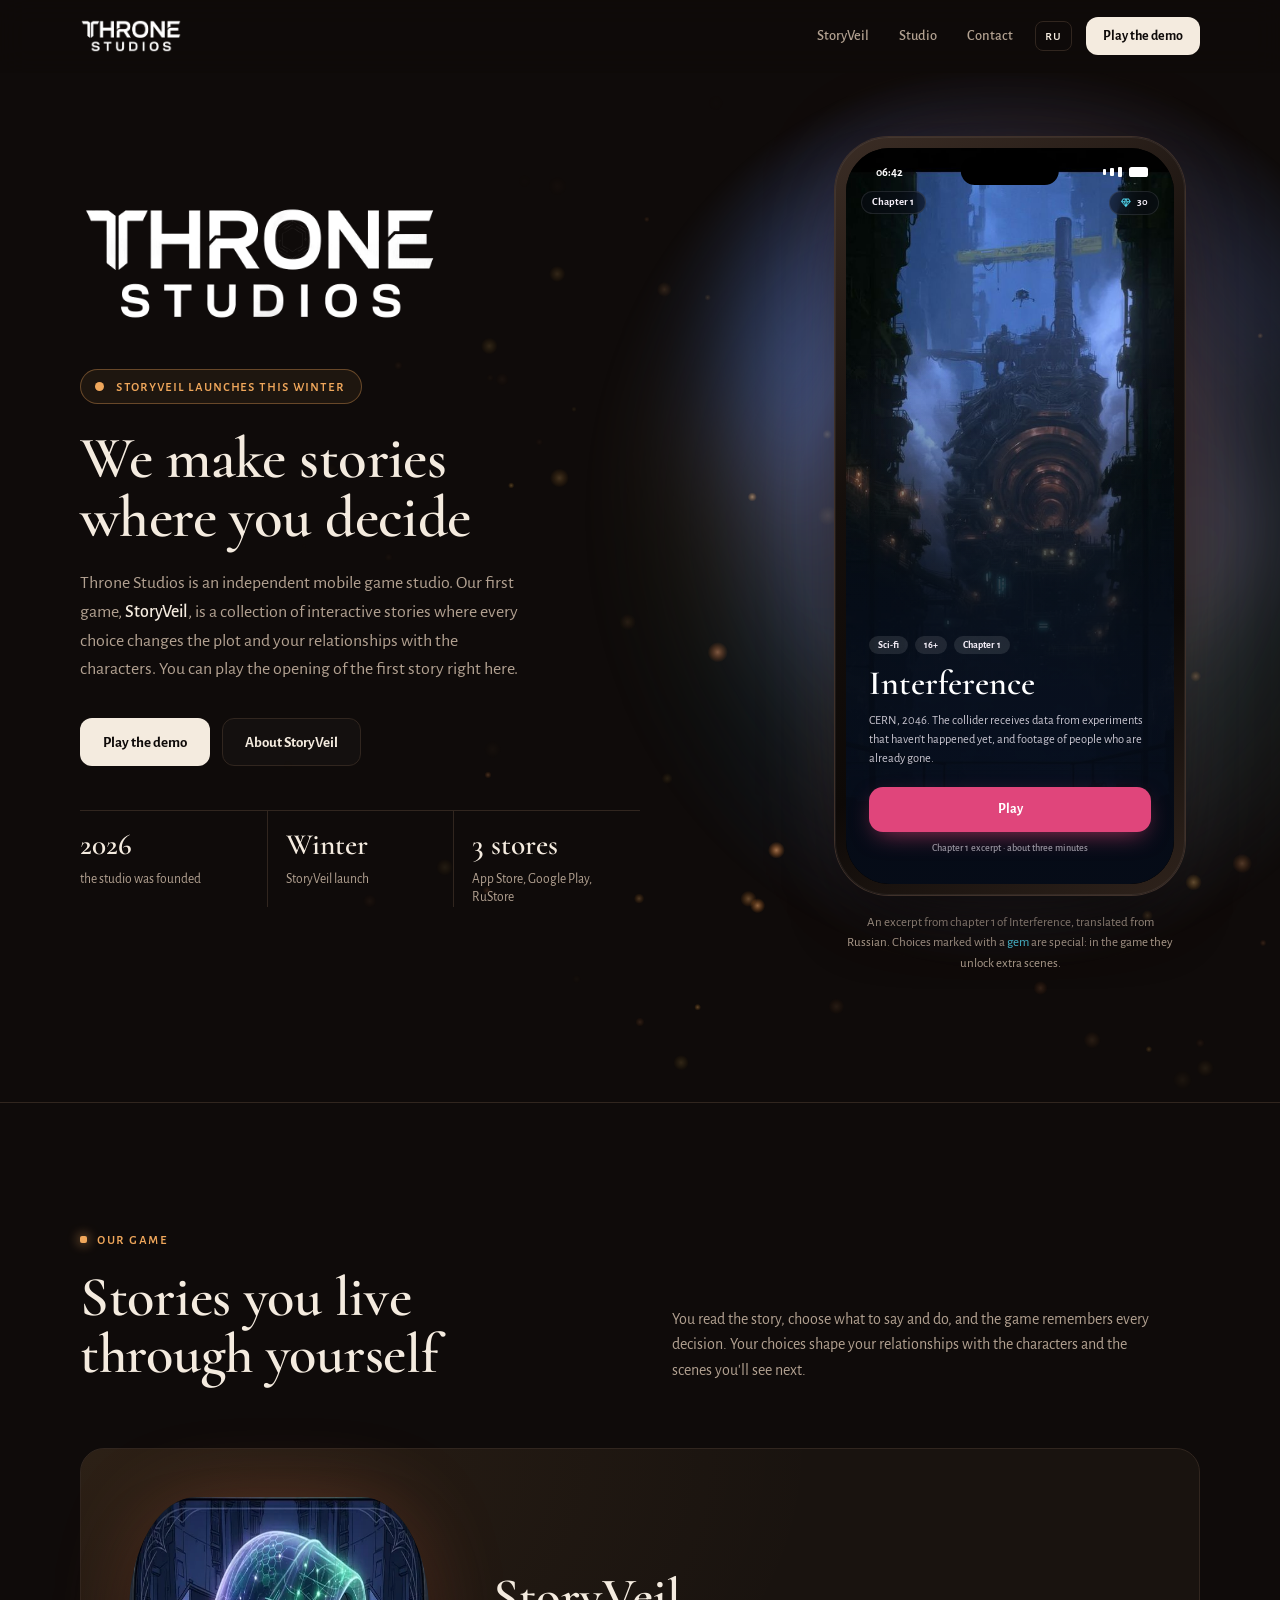
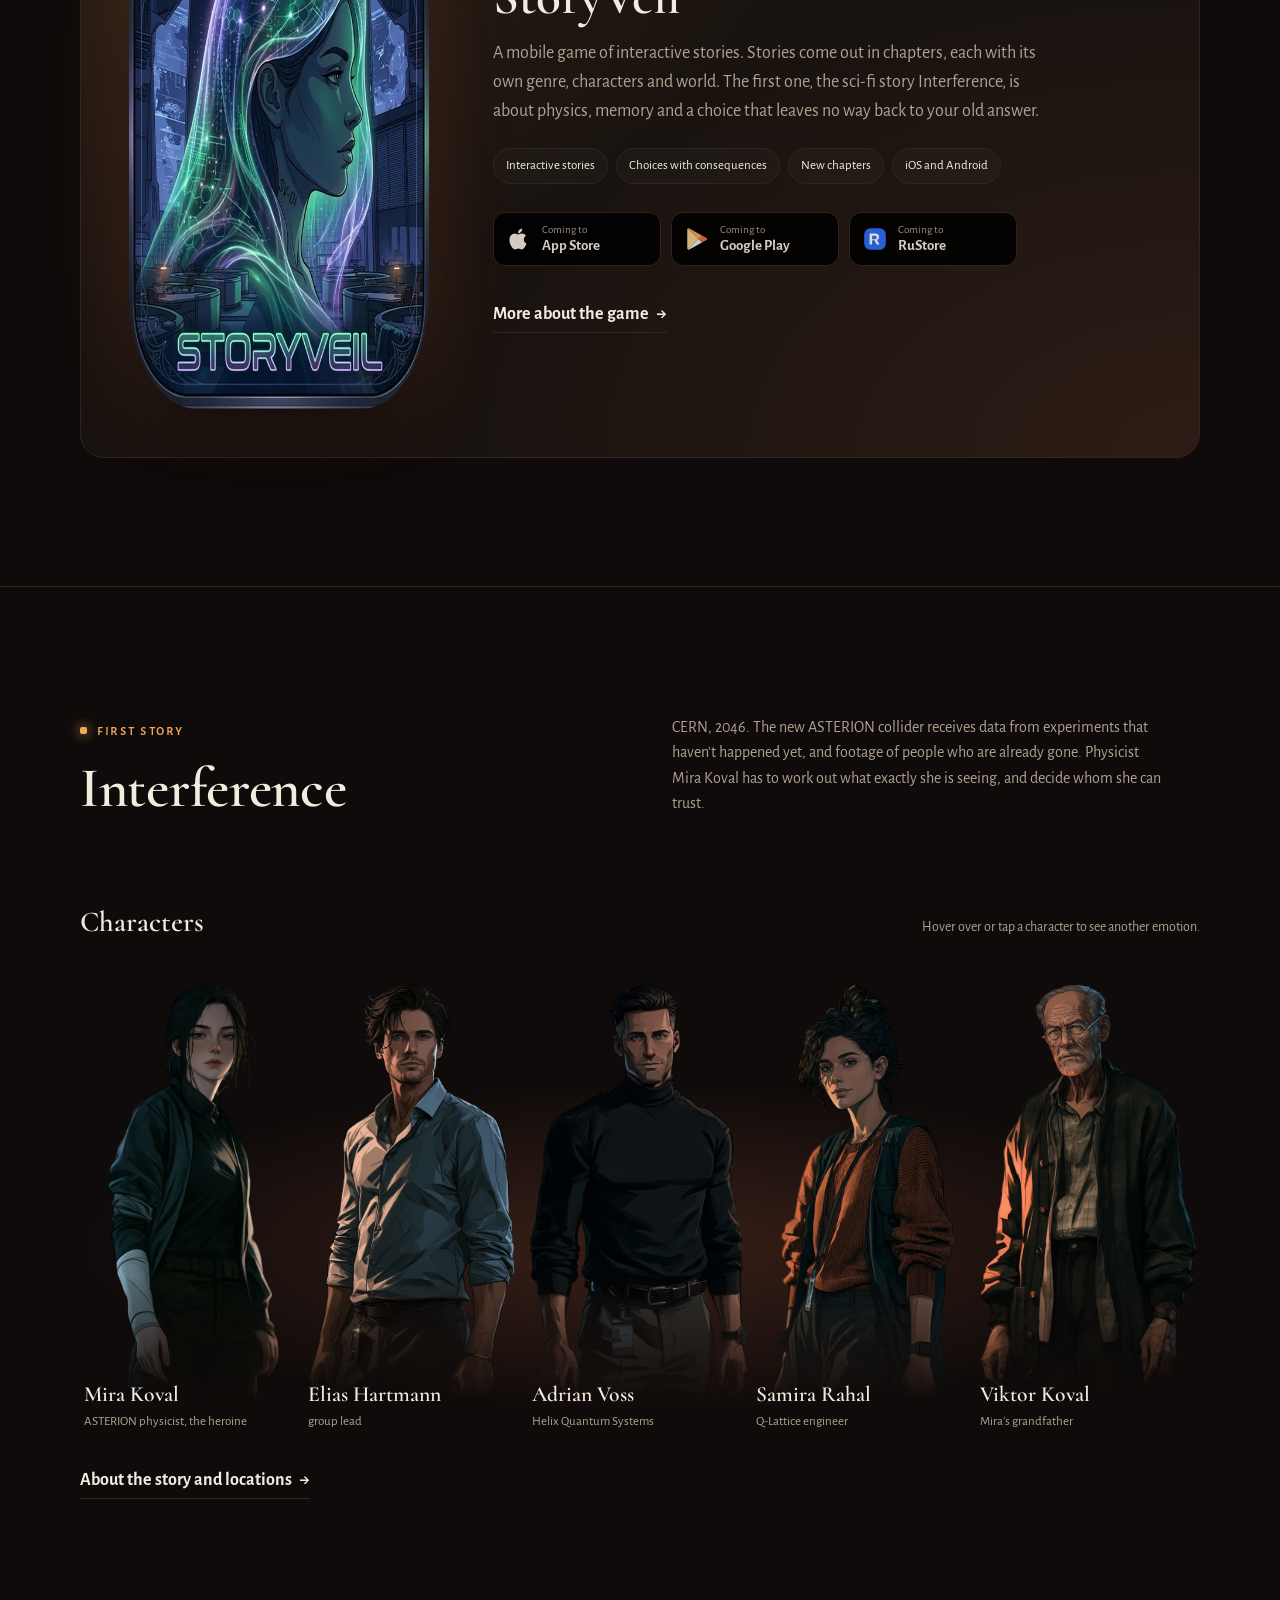
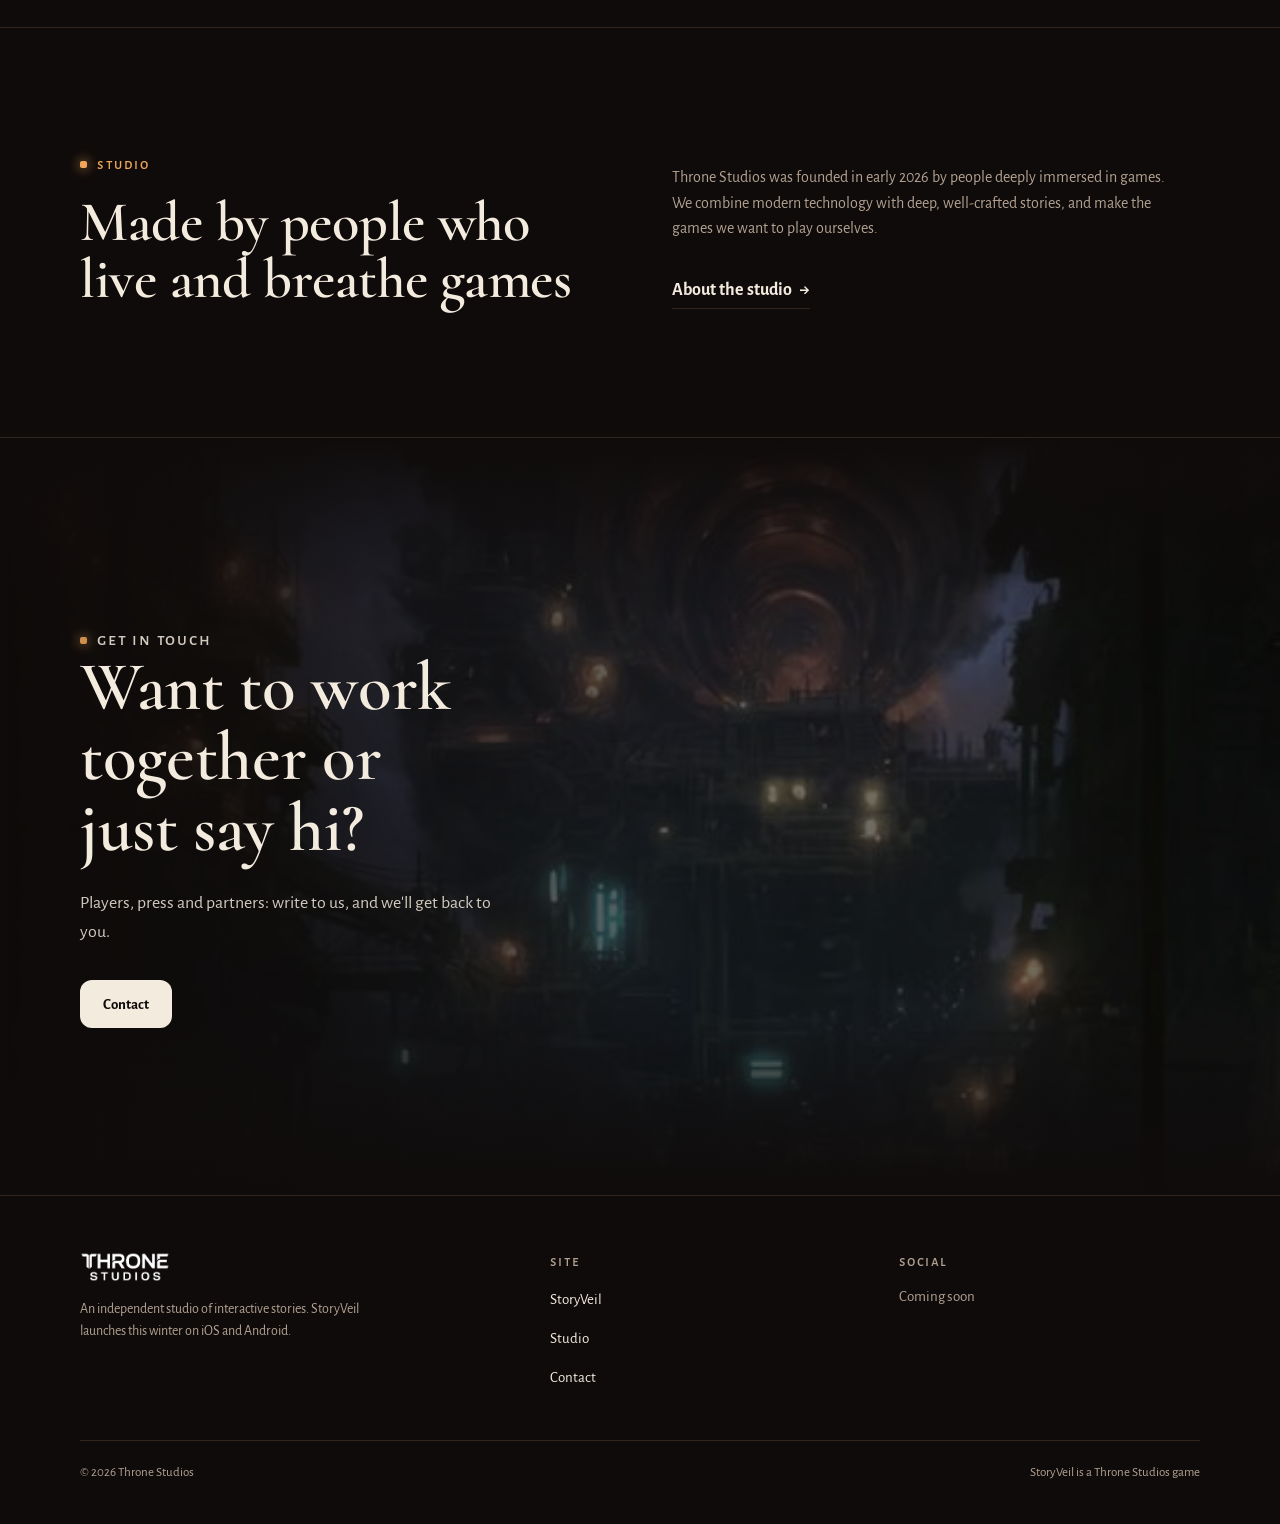
==== commit 13ee283c: "Тёплый дизайн, английский по умолчанию и новый блок о студии - Английская версия теперь в корне, рус" ====
--- a/index.html
+++ b/index.html
@@ -1,156 +1,157 @@
 <!doctype html>
-<html lang="ru">
+<html lang="en">
 <head>
 <meta charset="utf-8">
 <meta name="viewport" content="width=device-width, initial-scale=1, viewport-fit=cover">
-<title>Throne Studios — студия интерактивных историй</title>
-<meta name="description" content="Throne Studios делает мобильные игры интерактивных историй. Наша первая игра StoryVeil выходит зимой на iOS и Android. Начало первой истории можно сыграть прямо на сайте.">
+<title>Throne Studios — interactive story games</title>
+<meta name="description" content="Throne Studios makes mobile interactive story games. Our first game, StoryVeil, launches this winter on iOS and Android. Play the opening of the first story right on the site.">
 <meta property="og:type" content="website">
 <meta property="og:site_name" content="Throne Studios">
-<meta property="og:title" content="Throne Studios — студия интерактивных историй">
-<meta property="og:description" content="Первая игра студии, StoryVeil, выходит зимой. Сыграйте начало истории «Интерференция» прямо в браузере.">
+<meta property="og:title" content="Throne Studios — interactive story games">
+<meta property="og:description" content="The studio's first game, StoryVeil, launches this winter. Play the opening of Interference right in your browser.">
 <meta property="og:url" content="https://thronestudios.ink/">
 <meta property="og:image" content="https://thronestudios.ink/assets/og.jpg">
 <meta name="twitter:card" content="summary_large_image">
-<link rel="alternate" hreflang="ru" href="https://thronestudios.ink/">
-<link rel="alternate" hreflang="en" href="https://thronestudios.ink/en/">
-<meta name="theme-color" content="#06060a">
+<link rel="alternate" hreflang="en" href="https://thronestudios.ink/">
+<link rel="alternate" hreflang="ru" href="https://thronestudios.ink/ru/">
+<link rel="alternate" hreflang="x-default" href="https://thronestudios.ink/">
+<meta name="theme-color" content="#0f0b0a">
 <link rel="icon" type="image/png" sizes="32x32" href="assets/brand/favicon-32.png">
 <link rel="icon" type="image/png" sizes="64x64" href="assets/brand/favicon-64.png">
 <link rel="apple-touch-icon" href="assets/brand/apple-touch-icon.png">
 <link rel="preconnect" href="https://fonts.googleapis.com">
 <link rel="preconnect" href="https://fonts.gstatic.com" crossorigin>
-<link rel="stylesheet" href="https://fonts.googleapis.com/css2?family=Golos+Text:wght@400;500;600;700&family=JetBrains+Mono:wght@400;500&family=Unbounded:wght@300;400;500&display=swap">
-<link rel="stylesheet" href="assets/css/site.css?v=1">
+<link rel="stylesheet" href="https://fonts.googleapis.com/css2?family=Alegreya+Sans:ital,wght@0,400;0,500;0,700;1,400&family=Alegreya+Sans+SC:wght@500;700&family=Cormorant:ital,wght@0,500;0,600;0,700;1,600&display=swap">
+<link rel="stylesheet" href="assets/css/site.css?v=2">
 </head>
 <body>
-<a class="skip" href="#main">К содержанию</a>
+<a class="skip" href="#main">Skip to content</a>
 
 <header class="site-head">
   <div class="wrap">
-    <a class="brand" href="./" aria-label="Throne Studios — на главную"><img src="assets/brand/throne-studios-sm.png" alt="Throne Studios" width="455" height="152"></a>
-    <button class="menu-btn" type="button" aria-expanded="false" aria-controls="nav" aria-label="Меню"><span></span></button>
-    <nav class="nav" id="nav" aria-label="Основное меню">
+    <a class="brand" href="./" aria-label="Throne Studios — home"><img src="assets/brand/throne-studios-sm.png" alt="Throne Studios" width="455" height="152"></a>
+    <button class="menu-btn" type="button" aria-expanded="false" aria-controls="nav" aria-label="Menu"><span></span></button>
+    <nav class="nav" id="nav" aria-label="Main menu">
       <a href="storyveil/">StoryVeil</a>
-      <a href="studio/">Студия</a>
-      <a href="contacts/">Контакты</a>
-      <a class="lang" href="en/" hreflang="en" lang="en" aria-label="English version">EN</a>
-      <a class="btn primary" href="#play" data-play>Играть в демо</a>
+      <a href="studio/">Studio</a>
+      <a href="contacts/">Contact</a>
+      <a class="lang" href="ru/" hreflang="ru" lang="ru" aria-label="Русская версия">RU</a>
+      <a class="btn primary" href="#play" data-play>Play the demo</a>
     </nav>
   </div>
 </header>
 
 <main id="main">
-<!-- ═══════════════ Первый экран ═══════════════ -->
+<!-- ═══════════════ Hero ═══════════════ -->
 <section class="hero" aria-labelledby="hero-title">
-  <canvas id="fringes" aria-hidden="true"></canvas>
+  <canvas id="motes" aria-hidden="true"></canvas>
   <div class="wrap hero-grid">
     <div>
       <img class="hero-logo" src="assets/brand/throne-studios.png" alt="Throne Studios" width="910" height="304">
-      <p class="pill"><span class="live" aria-hidden="true"></span>StoryVeil выходит зимой</p>
-      <h1 id="hero-title">Делаем истории,<br class="br-wide"> в которых решаете вы</h1>
-      <p class="lead">Throne Studios — независимая студия мобильных игр. Наша первая игра, <strong>StoryVeil</strong>, — это интерактивные истории, где каждый выбор меняет сюжет и отношения с героями. Начало первой истории можно сыграть прямо здесь.</p>
+      <p class="pill"><span class="live" aria-hidden="true"></span>StoryVeil launches this winter</p>
+      <h1 id="hero-title">We make stories<br class="br-wide"> where you decide</h1>
+      <p class="lead">Throne Studios is an independent mobile game studio. Our first game, <strong>StoryVeil</strong>, is a collection of interactive stories where every choice changes the plot and your relationships with the characters. You can play the opening of the first story right here.</p>
       <div class="actions">
-        <a class="btn primary" href="#play" data-play>Играть в демо</a>
-        <a class="btn ghost" href="storyveil/">Об игре StoryVeil</a>
+        <a class="btn primary" href="#play" data-play>Play the demo</a>
+        <a class="btn ghost" href="storyveil/">About StoryVeil</a>
       </div>
       <ul class="facts">
-        <li><b>2026</b><span>год основания студии</span></li>
-        <li><b>Зима</b><span>выход StoryVeil</span></li>
-        <li><b>3 магазина</b><span>App Store, Google Play, RuStore</span></li>
+        <li><b>2026</b><span>the studio was founded</span></li>
+        <li><b>Winter</b><span>StoryVeil launch</span></li>
+        <li><b>3 stores</b><span>App Store, Google Play, RuStore</span></li>
       </ul>
     </div>
 
     <div class="device-col" id="play">
       <div data-player></div>
-      <p class="device-note">Фрагмент главы 1 истории «Интерференция». Выбор с <i>кристаллом</i> — особый: в игре он открывает дополнительные сцены.</p>
+      <p class="device-note">An excerpt from chapter 1 of Interference, translated from Russian. Choices marked with a <i>gem</i> are special: in the game they unlock extra scenes.</p>
     </div>
   </div>
 </section>
 
-<!-- ═══════════════ Игра ═══════════════ -->
+<!-- ═══════════════ Game ═══════════════ -->
 <section aria-labelledby="game-title">
   <div class="wrap">
     <div class="head-row">
       <div>
-        <p class="eyebrow">Наша игра</p>
-        <h2 id="game-title">Истории, которые вы проживаете сами</h2>
+        <p class="eyebrow">Our game</p>
+        <h2 id="game-title">Stories you live through yourself</h2>
       </div>
-      <p class="lead">Вы читаете историю, выбираете реплики и поступки, а игра запоминает каждое решение. От них зависят отношения с героями и то, какие сцены вы увидите дальше.</p>
+      <p class="lead">You read the story, choose what to say and do, and the game remembers every decision. Your choices shape your relationships with the characters and the scenes you'll see next.</p>
     </div>
 
     <div class="game-card">
-      <img class="app-icon" src="assets/brand/storyveil-icon.webp" alt="Иконка игры StoryVeil" width="512" height="512" loading="lazy">
+      <img class="app-icon" src="assets/brand/storyveil-icon.webp" alt="StoryVeil app icon" width="512" height="512" loading="lazy">
       <div>
         <h3>StoryVeil</h3>
-        <p>Мобильная игра интерактивных историй. Истории выходят главами, у каждой свой жанр, герои и мир. Первая — научная фантастика «Интерференция» о физике, памяти и выборе, после которого нельзя вернуться к прежнему ответу.</p>
+        <p>A mobile game of interactive stories. Stories come out in chapters, each with its own genre, characters and world. The first one, the sci-fi story Interference, is about physics, memory and a choice that leaves no way back to your old answer.</p>
         <ul class="tags">
-          <li>Интерактивные истории</li>
-          <li>Выборы с последствиями</li>
-          <li>Новые главы</li>
-          <li>iOS и Android</li>
+          <li>Interactive stories</li>
+          <li>Choices with consequences</li>
+          <li>New chapters</li>
+          <li>iOS and Android</li>
         </ul>
-        <ul class="stores" aria-label="Магазины приложений">
-          <li><span class="store soon"><svg viewBox="0 0 24 24" aria-hidden="true"><path fill="currentColor" d="M16.4 12.6c0-2.4 2-3.6 2.1-3.7a4.6 4.6 0 0 0-3.6-1.9c-1.5-.2-3 .9-3.7.9-.8 0-2-.9-3.2-.9a4.8 4.8 0 0 0-4 2.5c-1.7 3-.4 7.3 1.2 9.7.8 1.2 1.8 2.5 3 2.4 1.2 0 1.7-.8 3.1-.8 1.5 0 1.9.8 3.2.8 1.3 0 2.2-1.2 3-2.4a10 10 0 0 0 1.4-2.8 4.3 4.3 0 0 1-2.5-3.8ZM14 5.4a4.3 4.3 0 0 0 1-3.2 4.5 4.5 0 0 0-2.9 1.5 4.2 4.2 0 0 0-1 3.1A3.7 3.7 0 0 0 14 5.4Z"/></svg><span><small>Скоро в</small><b>App Store</b></span></span></li>
-          <li><span class="store soon"><svg viewBox="0 0 24 24" aria-hidden="true"><path fill="#62e6bd" d="M3.6 2.3 13.3 12l-9.7 9.7c-.4-.2-.6-.6-.6-1.1V3.4c0-.5.2-.9.6-1.1Z"/><path fill="#a78bff" d="m16.6 15.3-3.3-3.3 3.3-3.3 3.9 2.2c1.1.6 1.1 1.6 0 2.2l-3.9 2.2Z"/><path fill="#8fd0e6" d="M16.6 8.7 13.3 12 3.6 2.3c.3-.2.8-.2 1.3.1l11.7 6.3Z"/><path fill="#eceaf4" d="M16.6 15.3 4.9 21.6c-.5.3-1 .3-1.3.1l9.7-9.7 3.3 3.3Z"/></svg><span><small>Скоро в</small><b>Google Play</b></span></span></li>
-          <li><span class="store soon"><svg viewBox="0 0 24 24" aria-hidden="true"><rect x="2" y="2" width="20" height="20" rx="6" fill="#2b6cf6"/><path fill="#fff" d="M7 7h5.2c2.2 0 3.6 1.2 3.6 3.1 0 1.4-.8 2.4-2 2.8l2.4 4.1h-2.6l-2.1-3.8H9.3V17H7V7Zm2.3 2v3.2h2.8c1 0 1.5-.6 1.5-1.6S13.1 9 12.1 9H9.3Z"/></svg><span><small>Скоро в</small><b>RuStore</b></span></span></li>
+        <ul class="stores" aria-label="App stores">
+          <li><span class="store soon"><svg viewBox="0 0 24 24" aria-hidden="true"><path fill="currentColor" d="M16.4 12.6c0-2.4 2-3.6 2.1-3.7a4.6 4.6 0 0 0-3.6-1.9c-1.5-.2-3 .9-3.7.9-.8 0-2-.9-3.2-.9a4.8 4.8 0 0 0-4 2.5c-1.7 3-.4 7.3 1.2 9.7.8 1.2 1.8 2.5 3 2.4 1.2 0 1.7-.8 3.1-.8 1.5 0 1.9.8 3.2.8 1.3 0 2.2-1.2 3-2.4a10 10 0 0 0 1.4-2.8 4.3 4.3 0 0 1-2.5-3.8ZM14 5.4a4.3 4.3 0 0 0 1-3.2 4.5 4.5 0 0 0-2.9 1.5 4.2 4.2 0 0 0-1 3.1A3.7 3.7 0 0 0 14 5.4Z"/></svg><span><small>Coming to</small><b>App Store</b></span></span></li>
+          <li><span class="store soon"><svg viewBox="0 0 24 24" aria-hidden="true"><path fill="#f3cf8e" d="M3.6 2.3 13.3 12l-9.7 9.7c-.4-.2-.6-.6-.6-1.1V3.4c0-.5.2-.9.6-1.1Z"/><path fill="#e2704e" d="m16.6 15.3-3.3-3.3 3.3-3.3 3.9 2.2c1.1.6 1.1 1.6 0 2.2l-3.9 2.2Z"/><path fill="#f0a75b" d="M16.6 8.7 13.3 12 3.6 2.3c.3-.2.8-.2 1.3.1l11.7 6.3Z"/><path fill="#eceaf4" d="M16.6 15.3 4.9 21.6c-.5.3-1 .3-1.3.1l9.7-9.7 3.3 3.3Z"/></svg><span><small>Coming to</small><b>Google Play</b></span></span></li>
+          <li><span class="store soon"><svg viewBox="0 0 24 24" aria-hidden="true"><rect x="2" y="2" width="20" height="20" rx="6" fill="#2b6cf6"/><path fill="#fff" d="M7 7h5.2c2.2 0 3.6 1.2 3.6 3.1 0 1.4-.8 2.4-2 2.8l2.4 4.1h-2.6l-2.1-3.8H9.3V17H7V7Zm2.3 2v3.2h2.8c1 0 1.5-.6 1.5-1.6S13.1 9 12.1 9H9.3Z"/></svg><span><small>Coming to</small><b>RuStore</b></span></span></li>
         </ul>
-        <div class="actions"><a class="link-arrow" href="storyveil/">Подробнее об игре</a></div>
+        <div class="actions"><a class="link-arrow" href="storyveil/">More about the game</a></div>
       </div>
     </div>
   </div>
 </section>
 
-<!-- ═══════════════ Первая история ═══════════════ -->
+<!-- ═══════════════ First story ═══════════════ -->
 <section aria-labelledby="story-title">
   <div class="wrap">
     <div class="head-row">
       <div>
-        <p class="eyebrow">Первая история</p>
-        <h2 id="story-title">«Интерференция»</h2>
+        <p class="eyebrow">First story</p>
+        <h2 id="story-title">Interference</h2>
       </div>
-      <p class="lead">2046 год, ЦЕРН. Новый коллайдер ASTERION получает данные экспериментов, которых ещё не было, и кадры с людьми, которых уже нет. Физику Мире Коваль предстоит понять, что именно она видит, и решить, кому можно доверять.</p>
+      <p class="lead">CERN, 2046. The new ASTERION collider receives data from experiments that haven't happened yet, and footage of people who are already gone. Physicist Mira Koval has to work out what exactly she is seeing, and decide whom she can trust.</p>
     </div>
 
     <div class="sub-head">
-      <h3>Персонажи</h3>
-      <p>Наведите или нажмите на героя, чтобы увидеть другую эмоцию.</p>
+      <h3>Characters</h3>
+      <p>Hover over or tap a character to see another emotion.</p>
     </div>
     <ul class="cast">
-      <li data-a="neutral" data-b="amused"><div class="fig-wrap"><img loading="lazy" alt="Мира Коваль" src="assets/chars/hero_neutral.webp"></div><div class="who"><b>Мира Коваль</b><span>физик ASTERION, главная героиня</span></div></li>
-      <li data-a="neutral" data-b="amused"><div class="fig-wrap"><img loading="lazy" alt="Элиас Хартманн" src="assets/chars/elias_neutral.webp"></div><div class="who"><b>Элиас Хартманн</b><span>руководитель группы</span></div></li>
-      <li data-a="neutral" data-b="amused"><div class="fig-wrap"><img loading="lazy" alt="Адриан Восс" src="assets/chars/adrian_neutral.webp"></div><div class="who"><b>Адриан Восс</b><span>Helix Quantum Systems</span></div></li>
-      <li data-a="neutral" data-b="amused"><div class="fig-wrap"><img loading="lazy" alt="Самира Рахаль" src="assets/chars/samira_neutral.webp"></div><div class="who"><b>Самира Рахаль</b><span>инженер Q-Lattice</span></div></li>
-      <li data-a="thoughtful" data-b="smile"><div class="fig-wrap"><img loading="lazy" alt="Виктор Коваль" src="assets/chars/viktor_thoughtful.webp"></div><div class="who"><b>Виктор Коваль</b><span>дедушка Миры</span></div></li>
+      <li data-a="neutral" data-b="amused"><div class="fig-wrap"><img loading="lazy" alt="Mira Koval" src="assets/chars/hero_neutral.webp"></div><div class="who"><b>Mira Koval</b><span>ASTERION physicist, the heroine</span></div></li>
+      <li data-a="neutral" data-b="amused"><div class="fig-wrap"><img loading="lazy" alt="Elias Hartmann" src="assets/chars/elias_neutral.webp"></div><div class="who"><b>Elias Hartmann</b><span>group lead</span></div></li>
+      <li data-a="neutral" data-b="amused"><div class="fig-wrap"><img loading="lazy" alt="Adrian Voss" src="assets/chars/adrian_neutral.webp"></div><div class="who"><b>Adrian Voss</b><span>Helix Quantum Systems</span></div></li>
+      <li data-a="neutral" data-b="amused"><div class="fig-wrap"><img loading="lazy" alt="Samira Rahal" src="assets/chars/samira_neutral.webp"></div><div class="who"><b>Samira Rahal</b><span>Q-Lattice engineer</span></div></li>
+      <li data-a="thoughtful" data-b="smile"><div class="fig-wrap"><img loading="lazy" alt="Viktor Koval" src="assets/chars/viktor_thoughtful.webp"></div><div class="who"><b>Viktor Koval</b><span>Mira's grandfather</span></div></li>
     </ul>
-    <div class="actions"><a class="link-arrow" href="storyveil/#story">Об истории и локациях</a></div>
+    <div class="actions"><a class="link-arrow" href="storyveil/#story">About the story and locations</a></div>
   </div>
 </section>
 
-<!-- ═══════════════ Студия ═══════════════ -->
+<!-- ═══════════════ Studio ═══════════════ -->
 <section aria-labelledby="studio-title">
   <div class="wrap">
     <div class="head-row">
       <div>
-        <p class="eyebrow">Студия</p>
-        <h2 id="studio-title">Двое друзей, которые живут играми</h2>
+        <p class="eyebrow">Studio</p>
+        <h2 id="studio-title">Made by people who live and breathe games</h2>
       </div>
       <div>
-        <p class="lead">Throne Studios основали в начале 2026 года разработчик игр и автор игровых историй. Мы делаем то, во что хотим играть сами: истории с характером, в которых у выбора есть вес.</p>
-        <div class="actions"><a class="link-arrow" href="studio/">О студии</a></div>
+        <p class="lead">Throne Studios was founded in early 2026 by people deeply immersed in games. We combine modern technology with deep, well-crafted stories, and make the games we want to play ourselves.</p>
+        <div class="actions"><a class="link-arrow" href="studio/">About the studio</a></div>
       </div>
     </div>
   </div>
 </section>
 
-<!-- ═══════════════ Финал ═══════════════ -->
+<!-- ═══════════════ Finale ═══════════════ -->
 <section class="finale" aria-labelledby="finale-title">
   <div class="finale-bg" aria-hidden="true" style="background-image: url('assets/bg/detector_cavern.jpg')"></div>
   <div class="wrap">
-    <p class="eyebrow">На связи</p>
-    <h2 id="finale-title">Хотите сотрудничать или просто поздороваться?</h2>
-    <p>Игрокам, прессе и партнёрам: напишите нам, и мы ответим.</p>
-    <div class="actions"><a class="btn primary" href="contacts/">Контакты</a></div>
+    <p class="eyebrow">Get in touch</p>
+    <h2 id="finale-title">Want to work together or just say hi?</h2>
+    <p>Players, press and partners: write to us, and we'll get back to you.</p>
+    <div class="actions"><a class="btn primary" href="contacts/">Contact</a></div>
   </div>
 </section>
 </main>
@@ -160,30 +161,30 @@
     <div class="foot-grid">
       <div>
         <img src="assets/brand/throne-studios-sm.png" alt="Throne Studios" width="455" height="152" loading="lazy">
-        <p>Независимая студия интерактивных историй. StoryVeil выходит зимой на iOS и Android.</p>
+        <p>An independent studio of interactive stories. StoryVeil launches this winter on iOS and Android.</p>
       </div>
       <div>
-        <h2>Сайт</h2>
+        <h2>Site</h2>
         <ul>
           <li><a href="storyveil/">StoryVeil</a></li>
-          <li><a href="studio/">Студия</a></li>
-          <li><a href="contacts/">Контакты</a></li>
+          <li><a href="studio/">Studio</a></li>
+          <li><a href="contacts/">Contact</a></li>
         </ul>
       </div>
       <div>
-        <h2>Соцсети</h2>
-        <ul data-socials="footer"><li class="muted">Скоро появятся</li></ul>
+        <h2>Social</h2>
+        <ul data-socials="footer"><li class="muted">Coming soon</li></ul>
       </div>
     </div>
     <div class="foot-base">
       <span>© 2026 Throne Studios</span>
-      <span>StoryVeil — игра Throne Studios</span>
+      <span>StoryVeil is a Throne Studios game</span>
     </div>
   </div>
 </footer>
 
-<script src="assets/js/site.js?v=1"></script>
-<script src="assets/js/story.ru.js?v=1"></script>
-<script src="assets/js/player.js?v=1"></script>
+<script src="assets/js/site.js?v=2"></script>
+<script src="assets/js/story.en.js?v=2"></script>
+<script src="assets/js/player.js?v=2"></script>
 </body>
 </html>
--- a/assets/css/site.css
+++ b/assets/css/site.css
@@ -1,21 +1,24 @@
 /* Throne Studios — общие стили сайта.
-   Основа — чёрный фон логотипа студии. Акценты — мятный и фиолетовый из иконки StoryVeil.
+   Тёплая ночь у огня: фон — чёрный с коричневым подтоном, акценты — янтарь и медь.
+   Заголовки — Cormorant (книжная, «сказочная» антиква), текст — Alegreya Sans, подписи — её капитель.
    Внутри телефона-демо свои цвета: это интерфейс самой игры (app/lib/core/theme.dart). */
 :root {
   color-scheme: dark;
-  --void: #06060a;      /* фон: чёрный логотипа */
-  --hull: #0f0f17;      /* приподнятые поверхности */
-  --hull-hi: #161622;
-  --line: #22222f;      /* волосяные линии */
-  --frost: #eceaf4;     /* основной текст */
-  --haze: #9b98ad;      /* второстепенный текст */
-  --mint: #62e6bd;      /* StoryVeil: свечение вуали */
-  --violet: #a78bff;    /* StoryVeil: надпись */
-  --veil: linear-gradient(100deg, var(--mint) 0%, #8fd0e6 45%, var(--violet) 100%);
-
-  --display: "Unbounded", "Arial Black", system-ui, sans-serif;
-  --body: "Golos Text", system-ui, -apple-system, "Segoe UI", Roboto, sans-serif;
-  --mono: "JetBrains Mono", ui-monospace, "SF Mono", Menlo, Consolas, monospace;
+  --void: #0f0b0a;      /* фон: тёплый чёрный */
+  --hull: #19130f;      /* приподнятые поверхности */
+  --hull-hi: #231a15;
+  --line: #31261f;      /* волосяные линии */
+  --frost: #f4ebdf;     /* основной текст: пергамент */
+  --haze: #b2a191;      /* второстепенный текст */
+  --amber: #f0a75b;     /* акцент: свет лампы */
+  --ember: #e2704e;     /* второй акцент: угли */
+  --gold: #f3cf8e;
+  --warm: linear-gradient(100deg, var(--gold) 0%, var(--amber) 45%, var(--ember) 100%);
+  --veil: linear-gradient(100deg, #62e6bd 0%, #8fd0e6 45%, #a78bff 100%); /* цвета логотипа StoryVeil */
+
+  --display: "Cormorant", "Cormorant Garamond", Georgia, "Times New Roman", serif;
+  --body: "Alegreya Sans", system-ui, -apple-system, "Segoe UI", Roboto, sans-serif;
+  --label: "Alegreya Sans SC", "Alegreya Sans", system-ui, sans-serif;
 
   /* Интерфейс игры */
   --g-surface: rgba(34, 26, 46, .94);
@@ -37,7 +40,7 @@
   margin: 0;
   background: var(--void);
   color: var(--frost);
-  font: 400 17px/1.6 var(--body);
+  font: 400 18px/1.6 var(--body);
   -webkit-font-smoothing: antialiased;
   overflow-x: hidden;
 }
@@ -45,8 +48,8 @@
 [hidden] { display: none !important; }
 a { color: inherit; }
 button { font: inherit; color: inherit; }
-:focus-visible { outline: 2px solid var(--mint); outline-offset: 3px; }
-::selection { background: var(--violet); color: var(--void); }
+:focus-visible { outline: 2px solid var(--amber); outline-offset: 3px; }
+::selection { background: var(--ember); color: var(--void); }
 .sr-only { position: absolute; width: 1px; height: 1px; overflow: hidden; clip: rect(0 0 0 0); white-space: nowrap; }
 .skip { position: absolute; left: 12px; top: -60px; z-index: 100; padding: 10px 14px; border-radius: 8px; background: var(--frost); color: var(--void); text-decoration: none; font-weight: 600; }
 .skip:focus { top: 12px; }
@@ -56,13 +59,13 @@
 .eyebrow {
   display: flex; align-items: center; gap: 10px;
   margin: 0 0 20px;
-  font: 500 12px/1.2 var(--mono);
-  letter-spacing: .16em; text-transform: uppercase;
-  color: var(--mint);
-}
-.eyebrow::before { content: ""; width: 7px; height: 7px; border-radius: 2px; background: var(--mint); box-shadow: 0 0 12px var(--mint); }
+  font: 500 15px/1.2 var(--label);
+  letter-spacing: .1em; text-transform: lowercase;
+  color: var(--amber);
+}
+.eyebrow::before { content: ""; width: 7px; height: 7px; border-radius: 2px; background: var(--amber); box-shadow: 0 0 12px var(--amber); }
 h1, h2, h3 { margin: 0; text-wrap: balance; font-weight: 500; }
-h2 { font: 500 clamp(1.75rem, 3.6vw, 2.9rem)/1.08 var(--display); letter-spacing: -.02em; max-width: 22ch; }
+h2 { font: 600 clamp(2.2rem, 4.4vw, 3.7rem)/1.02 var(--display); letter-spacing: -.005em; max-width: 20ch; }
 .lead { margin: 22px 0 0; max-width: 62ch; color: var(--haze); font-size: clamp(1rem, 1.25vw, 1.125rem); }
 .lead strong { color: var(--frost); font-weight: 500; }
 .veil-text { background: var(--veil); -webkit-background-clip: text; background-clip: text; color: transparent; }
@@ -71,7 +74,7 @@
 .head-row { display: grid; grid-template-columns: minmax(0, 1fr) minmax(0, 1fr); gap: 24px 64px; align-items: end; }
 .head-row .lead { margin: 0; }
 .sub-head { display: flex; justify-content: space-between; align-items: baseline; gap: 12px 24px; flex-wrap: wrap; margin: 88px 0 24px; }
-.sub-head h3 { font: 500 1.35rem/1.2 var(--display); letter-spacing: -.01em; }
+.sub-head h3 { font: 600 1.8rem/1.15 var(--display); }
 .sub-head p { margin: 0; font-size: 14px; color: var(--haze); max-width: 56ch; }
 
 /* ── Кнопки ───────────────────────────────────────── */
@@ -89,28 +92,28 @@
 .btn svg { width: 18px; height: 18px; flex: none; }
 .actions { display: flex; flex-wrap: wrap; gap: 12px; margin-top: 34px; }
 .link-arrow { display: inline-flex; align-items: center; gap: 8px; color: var(--frost); font-weight: 600; text-decoration: none; border-bottom: 1px solid var(--line); padding-bottom: 3px; transition: border-color .2s; }
-.link-arrow:hover { border-color: var(--mint); }
+.link-arrow:hover { border-color: var(--amber); }
 .link-arrow::after { content: "→"; transition: translate .2s; }
 .link-arrow:hover::after { translate: 3px 0; }
 
 .pill {
   display: inline-flex; align-items: center; gap: 12px;
   margin-bottom: 26px; padding: 9px 16px 9px 14px;
-  border: 1px solid rgba(98,230,189,.35); border-radius: 99px;
-  background: rgba(98,230,189,.07);
-  font: 500 12.5px/1 var(--mono); letter-spacing: .04em; color: var(--mint);
+  border: 1px solid rgba(240,167,91,.35); border-radius: 99px;
+  background: rgba(240,167,91,.07);
+  font: 500 15px/1 var(--label); letter-spacing: .06em; text-transform: lowercase; color: var(--amber);
 }
 .live {
   flex: none; width: 9px; height: 9px; border-radius: 50%;
-  background: var(--mint);
+  background: var(--amber);
   animation: live 2.4s ease-out infinite;
 }
-@keyframes live { 0% { box-shadow: 0 0 0 0 rgba(98,230,189,.6); } 70%, 100% { box-shadow: 0 0 0 10px rgba(98,230,189,0); } }
+@keyframes live { 0% { box-shadow: 0 0 0 0 rgba(240,167,91,.6); } 70%, 100% { box-shadow: 0 0 0 10px rgba(240,167,91,0); } }
 
 /* ── Шапка ─────────────────────────────────────────── */
 .site-head {
   position: sticky; top: 0; z-index: 50;
-  background: rgba(6,6,10,.78);
+  background: rgba(15,11,10,.78);
   backdrop-filter: blur(14px) saturate(140%); -webkit-backdrop-filter: blur(14px) saturate(140%);
   border-bottom: 1px solid transparent; transition: border-color .3s;
 }
@@ -128,9 +131,9 @@
 .nav .btn { min-height: 38px; padding: 0 16px; font-size: 14px; margin-left: 8px; }
 .lang {
   margin-left: 4px; padding: 7px 9px !important; border: 1px solid var(--line);
-  font: 500 11.5px/1 var(--mono) !important; letter-spacing: .1em; color: var(--frost) !important;
-}
-.lang:hover { border-color: var(--mint); }
+  font: 500 14px/1 var(--label) !important; letter-spacing: .08em; text-transform: lowercase; color: var(--frost) !important;
+}
+.lang:hover { border-color: var(--amber); }
 .menu-btn { display: none; width: 44px; height: 44px; margin-right: -10px; border: 0; background: none; cursor: pointer; }
 .menu-btn span, .menu-btn span::before, .menu-btn span::after { display: block; width: 20px; height: 1.5px; margin-inline: auto; background: var(--frost); transition: transform .25s, background-color .25s; }
 .menu-btn span { position: relative; }
@@ -143,10 +146,10 @@
 
 /* ── Первый экран ─────────────────────────────────── */
 .hero { position: relative; overflow: hidden; border-top: 0; padding-block: 0 var(--section); }
-#fringes {
-  position: absolute; inset: 0; width: 100%; height: 100%; opacity: .7;
-  -webkit-mask-image: radial-gradient(ellipse 60% 75% at 74% 52%, #000 25%, transparent 78%);
-          mask-image: radial-gradient(ellipse 60% 75% at 74% 52%, #000 25%, transparent 78%);
+#motes {
+  position: absolute; inset: 0; width: 100%; height: 100%;
+  -webkit-mask-image: radial-gradient(ellipse 65% 85% at 72% 55%, #000 30%, transparent 80%);
+          mask-image: radial-gradient(ellipse 65% 85% at 72% 55%, #000 30%, transparent 80%);
   pointer-events: none;
 }
 .hero-grid {
@@ -155,7 +158,7 @@
   align-items: center; gap: clamp(40px, 6vw, 96px);
   padding-top: clamp(28px, 5vw, 64px);
 }
-.hero h1 { font: 400 clamp(1.7rem, 3.4vw, 2.9rem)/1.08 var(--display); letter-spacing: -.03em; }
+.hero h1 { font: 600 clamp(2.4rem, 4.6vw, 4rem)/1 var(--display); letter-spacing: -.01em; }
 .hero .lead { font-size: clamp(1.05rem, 1.4vw, 1.2rem); max-width: 50ch; }
 .hero-logo { width: min(78%, 360px); height: auto; margin-bottom: 30px; }
 .facts {
@@ -165,19 +168,31 @@
 }
 .facts li { padding: 18px 18px 0 0; min-width: 0; }
 .facts li + li { padding-left: 18px; border-left: 1px solid var(--line); }
-.facts b { display: block; font: 400 clamp(1.15rem, 1.8vw, 1.5rem)/1.15 var(--display); letter-spacing: -.02em; }
+.facts b { display: block; font: 600 clamp(1.5rem, 2.3vw, 2rem)/1.1 var(--display); }
 .facts span { display: block; margin-top: 8px; font-size: 13.5px; line-height: 1.4; color: var(--haze); }
 
 .device-col { display: flex; flex-direction: column; align-items: center; gap: 18px; }
-[data-player] { display: flex; justify-content: center; width: 100%; }
+[data-player] { position: relative; isolation: isolate; display: flex; justify-content: center; width: 100%; }
+/* Свет текущей сцены игры за телефоном: размытый фон, меняется вместе со сценой. */
+.ambient {
+  position: absolute; inset: -10% -62%; z-index: -1; pointer-events: none;
+  -webkit-mask-image: radial-gradient(closest-side, #000 50%, transparent 100%);
+          mask-image: radial-gradient(closest-side, #000 50%, transparent 100%);
+}
+.ambient img {
+  position: absolute; inset: 0; width: 100%; height: 100%; object-fit: cover;
+  filter: blur(56px) saturate(1.5) brightness(1.25); transform: scale(1.1);
+  opacity: 0; transition: opacity 1.4s ease;
+}
+.ambient img.on { opacity: .55; }
 .device-note { max-width: 330px; margin: 0; font-size: 13px; line-height: 1.55; color: var(--haze); text-align: center; }
 .device-note i { font-style: normal; color: var(--g-gem); }
 
 /* ── Телефон и игра ───────────────────────────────── */
 .phone {
   position: relative; width: min(100%, 350px); aspect-ratio: 9 / 19.5; padding: 11px; border-radius: 54px;
-  background: linear-gradient(150deg, #2c2a3a 0%, #0d0c14 38%, #08070d 70%, #211f2e 100%);
-  box-shadow: 0 0 0 1px #2f2c3d, inset 0 0 0 1px rgba(255,255,255,.06), 0 50px 90px -30px rgba(0,0,0,.9), 0 0 150px -30px rgba(167,139,255,.38);
+  background: linear-gradient(150deg, #3b2d25 0%, #150f0c 38%, #0d0907 70%, #2f231c 100%);
+  box-shadow: 0 0 0 1px #40312a, inset 0 0 0 1px rgba(255,255,255,.06), 0 40px 70px -30px rgba(0,0,0,.7), 0 0 120px -40px rgba(226,112,78,.3);
 }
 .screen {
   position: relative; width: 100%; height: 100%;
@@ -270,7 +285,7 @@
 .blackout.on { opacity: 1; }
 .titlecard {
   position: absolute; inset: 0; z-index: 7; display: grid; place-items: center;
-  font: 300 5.4cqw/1 var(--display); letter-spacing: .34em; text-indent: .34em;
+  font: 500 6.6cqw/1 var(--display); letter-spacing: .3em; text-indent: .3em;
   color: #e3ecf7; text-shadow: 0 0 18px rgba(143,184,216,.55);
   opacity: 0; transition: opacity .6s; pointer-events: none;
 }
@@ -284,7 +299,7 @@
 .start { background: linear-gradient(to top, rgba(6,12,24,.97) 0%, rgba(6,12,24,.82) 40%, rgba(6,12,24,0) 72%); }
 .start .meta { display: flex; gap: 2cqw; margin-bottom: 3.6cqw; }
 .start .meta span { padding: 1.3cqw 2.8cqw; border-radius: 99px; font: 600 3.1cqw/1 var(--body); color: var(--g-text); background: rgba(255,255,255,.1); }
-.start h3 { font: 500 8.4cqw/1.05 var(--display); letter-spacing: -.02em; color: #fff; }
+.start h3 { font: 600 10.4cqw/1 var(--display); color: #fff; }
 .start p { margin: 3.4cqw 0 6cqw; font: 400 3.8cqw/1.5 var(--body); color: rgba(244,238,248,.82); }
 .btn-game {
   display: flex; align-items: center; justify-content: center; gap: 2cqw;
@@ -296,7 +311,7 @@
 .btn-game.ghost { background: transparent; border: 1.5px solid rgba(244,238,248,.4); box-shadow: none; }
 .start small { display: block; margin-top: 3cqw; text-align: center; font: 500 3.1cqw/1.3 var(--body); color: rgba(244,238,248,.6); }
 .end { justify-content: center; gap: 4cqw; background: rgba(5,10,19,.86); backdrop-filter: blur(8px); -webkit-backdrop-filter: blur(8px); }
-.end h3 { font: 400 6.6cqw/1.1 var(--display); color: #fff; letter-spacing: -.01em; }
+.end h3 { font: 600 8.4cqw/1.05 var(--display); color: #fff; }
 .end p { margin: 0; font: 400 3.8cqw/1.5 var(--body); color: rgba(244,238,248,.78); }
 .memory { display: flex; flex-wrap: wrap; gap: 2cqw; margin: 0; padding: 0; list-style: none; }
 .memory li { padding: 1.8cqw 3cqw; border-radius: 10px; background: rgba(143,184,216,.12); border: 1px solid rgba(143,184,216,.28); font: 600 3.4cqw/1.2 var(--body); color: var(--g-text); }
@@ -307,10 +322,10 @@
   display: grid; grid-template-columns: minmax(0, 300px) minmax(0, 1fr); gap: clamp(32px, 5vw, 72px); align-items: center;
   margin-top: 64px; padding: clamp(24px, 4vw, 48px);
   border: 1px solid var(--line); border-radius: 24px;
-  background: radial-gradient(120% 140% at 0% 0%, rgba(98,230,189,.09), transparent 55%), radial-gradient(120% 140% at 100% 100%, rgba(167,139,255,.1), transparent 55%), var(--hull);
-}
-.app-icon { width: 100%; max-width: 300px; aspect-ratio: 1; border-radius: 22.5%; box-shadow: 0 30px 70px -24px rgba(0,0,0,.95), 0 0 90px -20px rgba(167,139,255,.45); }
-.game-card h3 { font: 500 clamp(1.8rem, 3.4vw, 2.6rem)/1.05 var(--display); letter-spacing: -.02em; }
+  background: radial-gradient(120% 140% at 0% 0%, rgba(240,167,91,.09), transparent 55%), radial-gradient(120% 140% at 100% 100%, rgba(226,112,78,.1), transparent 55%), var(--hull);
+}
+.app-icon { width: 100%; max-width: 300px; aspect-ratio: 1; border-radius: 22.5%; box-shadow: 0 30px 70px -24px rgba(0,0,0,.95), 0 0 90px -20px rgba(226,112,78,.45); }
+.game-card h3 { font: 600 clamp(2.3rem, 4vw, 3.2rem)/1 var(--display); }
 .game-card > div > p { margin: 16px 0 0; color: var(--haze); max-width: 56ch; }
 .tags { display: flex; flex-wrap: wrap; gap: 8px; margin: 22px 0 0; padding: 0; list-style: none; }
 .tags li { padding: 7px 12px; border: 1px solid var(--line); border-radius: 99px; font-size: 13px; color: var(--frost); background: rgba(255,255,255,.02); }
@@ -328,9 +343,9 @@
 /* ── Списки возможностей ──────────────────────────── */
 .grid-list { display: grid; grid-template-columns: repeat(3, minmax(0, 1fr)); gap: 40px 36px; margin: 64px 0 0; padding: 0; list-style: none; }
 .grid-list li { padding-top: 22px; border-top: 1px solid var(--line); min-width: 0; }
-.grid-list .ico { display: grid; place-items: center; width: 42px; height: 42px; margin-bottom: 18px; border-radius: 12px; background: var(--hull-hi); border: 1px solid var(--line); color: var(--mint); }
+.grid-list .ico { display: grid; place-items: center; width: 42px; height: 42px; margin-bottom: 18px; border-radius: 12px; background: var(--hull-hi); border: 1px solid var(--line); color: var(--amber); }
 .grid-list .ico svg { width: 20px; height: 20px; }
-.grid-list h3 { font: 500 1.05rem/1.3 var(--display); letter-spacing: -.01em; }
+.grid-list h3 { font: 600 1.5rem/1.2 var(--display); }
 .grid-list p { margin: 10px 0 0; font-size: 15.5px; line-height: 1.55; color: var(--haze); }
 
 /* ── Локации и персонажи ──────────────────────────── */
@@ -349,7 +364,7 @@
 .cast { position: relative; display: grid; grid-template-columns: repeat(5, minmax(0, 1fr)); margin: 0; padding: 0; list-style: none; }
 .cast::before {
   content: ""; position: absolute; left: 0; right: 0; bottom: 20px; height: 70%;
-  background: radial-gradient(closest-side, rgba(167,139,255,.2), transparent); pointer-events: none;
+  background: radial-gradient(closest-side, rgba(226,112,78,.2), transparent); pointer-events: none;
 }
 .cast li { position: relative; min-width: 0; cursor: pointer; }
 .cast .fig-wrap {
@@ -362,7 +377,7 @@
 .cast:hover li:not(:hover) .fig-wrap { opacity: .55; }
 .cast li:hover .fig-wrap, .cast li.alt .fig-wrap { transform: translateY(-8px); }
 .cast .who { margin-top: -28px; position: relative; padding-inline: 4px; }
-.cast .who b { display: block; font: 500 .98rem/1.25 var(--display); letter-spacing: -.01em; }
+.cast .who b { display: block; font: 600 1.35rem/1.15 var(--display); }
 .cast .who span { display: block; margin-top: 6px; font-size: 13px; line-height: 1.45; color: var(--haze); }
 
 .story-intro { display: grid; grid-template-columns: minmax(0, 1.1fr) minmax(0, .9fr); gap: 32px 64px; align-items: start; margin-top: 56px; }
@@ -374,42 +389,45 @@
 .story-meta b { font-weight: 500; text-align: right; }
 
 /* ── Студия ───────────────────────────────────────── */
-.team { display: grid; grid-template-columns: repeat(2, minmax(0, 1fr)); gap: 20px; margin: 64px 0 0; padding: 0; list-style: none; }
-.person { padding: clamp(24px, 3vw, 36px); border: 1px solid var(--line); border-radius: 20px; background: var(--hull); }
-.avatar {
-  display: grid; place-items: center; width: 72px; height: 72px; margin-bottom: 26px; border-radius: 20px;
-  font: 500 1.7rem/1 var(--display); color: var(--void);
-}
-.avatar.a { background: linear-gradient(135deg, #f2f1f7, #9b98ad); }
-.avatar.b { background: var(--veil); }
-.person h3 { font: 500 1.4rem/1.2 var(--display); letter-spacing: -.01em; }
-.person .role { margin: 6px 0 0; font: 500 12px/1.4 var(--mono); letter-spacing: .12em; text-transform: uppercase; color: var(--mint); }
-.person p:not(.role) { margin: 16px 0 0; color: var(--haze); }
+.pillars { display: grid; grid-template-columns: repeat(2, minmax(0, 1fr)); gap: 20px; margin: 64px 0 0; padding: 0; list-style: none; }
+.pillar {
+  position: relative; overflow: hidden; min-width: 0;
+  padding: clamp(26px, 3.4vw, 44px); border: 1px solid var(--line); border-radius: 22px;
+  background: radial-gradient(90% 120% at 100% 0%, rgba(240,167,91,.1), transparent 60%), var(--hull);
+}
+.pillar + .pillar { background: radial-gradient(90% 120% at 100% 0%, rgba(226,112,78,.11), transparent 60%), var(--hull); }
+.pillar-top { display: flex; justify-content: space-between; align-items: flex-start; margin-bottom: 30px; }
+.pillar-ico { display: grid; place-items: center; width: 56px; height: 56px; border-radius: 16px; background: var(--warm); color: var(--void); box-shadow: 0 12px 30px -12px rgba(240,167,91,.6); }
+.pillar-ico svg { width: 26px; height: 26px; }
+.pillar-num { font: italic 600 clamp(3.4rem, 6vw, 4.8rem)/.8 var(--display); color: transparent; -webkit-text-stroke: 1px rgba(240,167,91,.45); }
+.pillar h3 { font: 600 clamp(1.8rem, 2.8vw, 2.3rem)/1.08 var(--display); }
+.pillar > p { margin: 14px 0 0; color: var(--haze); max-width: 52ch; }
+.pillar .tags { margin-top: 24px; }
 
 .timeline { display: grid; grid-template-columns: repeat(3, minmax(0, 1fr)); margin: 64px 0 0; padding: 0; list-style: none; border: 1px solid var(--line); border-radius: 20px; overflow: hidden; }
 .timeline li { padding: 28px 28px 32px; border-right: 1px solid var(--line); min-width: 0; }
 .timeline li:last-child { border-right: 0; }
 .timeline li.now { background: var(--hull); }
-.timeline .when { margin: 0; display: flex; align-items: center; gap: 10px; font: 500 12px/1.3 var(--mono); letter-spacing: .14em; text-transform: uppercase; color: var(--haze); }
-.timeline .now .when { color: var(--mint); }
-.timeline h3 { margin-top: 16px; font: 500 1.1rem/1.3 var(--display); letter-spacing: -.01em; }
+.timeline .when { margin: 0; display: flex; align-items: center; gap: 10px; font: 500 15px/1.3 var(--label); letter-spacing: .1em; text-transform: lowercase; color: var(--haze); }
+.timeline .now .when { color: var(--amber); }
+.timeline h3 { margin-top: 16px; font: 600 1.55rem/1.2 var(--display); }
 .timeline p { margin: 10px 0 0; font-size: 15px; color: var(--haze); }
 
 /* ── Контакты ─────────────────────────────────────── */
 .page-hero { position: relative; overflow: hidden; border-top: 0; padding-block: clamp(48px, 8vw, 112px) clamp(56px, 8vw, 96px); }
-.page-hero h1 { font: 400 clamp(2.2rem, 5.6vw, 4.4rem)/1.02 var(--display); letter-spacing: -.035em; max-width: 16ch; }
+.page-hero h1 { font: 600 clamp(2.7rem, 6.2vw, 5.2rem)/.98 var(--display); letter-spacing: -.01em; max-width: 15ch; }
 .page-hero .glow {
   position: absolute; z-index: -1; inset: -20% -10% auto auto; width: 60%; aspect-ratio: 1;
-  background: radial-gradient(closest-side, rgba(167,139,255,.16), transparent 70%), radial-gradient(closest-side at 30% 70%, rgba(98,230,189,.1), transparent 70%);
+  background: radial-gradient(closest-side, rgba(226,112,78,.16), transparent 70%), radial-gradient(closest-side at 30% 70%, rgba(240,167,91,.1), transparent 70%);
   pointer-events: none;
 }
 .contact-grid { display: grid; grid-template-columns: minmax(0, 1.2fr) minmax(0, .8fr); gap: 20px; margin-top: 0; }
 .card { padding: clamp(24px, 3vw, 36px); border: 1px solid var(--line); border-radius: 20px; background: var(--hull); min-width: 0; }
-.card h2 { font-size: clamp(1.2rem, 2vw, 1.5rem); max-width: none; }
+.card h2 { font-size: clamp(1.7rem, 2.6vw, 2.1rem); max-width: none; }
 .card > p { margin: 12px 0 0; color: var(--haze); }
-.mail { display: inline-block; margin-top: 26px; font: 400 clamp(1.25rem, 2.6vw, 2rem)/1.2 var(--display); letter-spacing: -.02em; text-decoration: none; overflow-wrap: anywhere; }
+.mail { display: inline-block; margin-top: 26px; font: 600 clamp(1.6rem, 3vw, 2.4rem)/1.15 var(--display); text-decoration: none; overflow-wrap: anywhere; }
 a.mail { border-bottom: 1px solid var(--line); transition: border-color .2s; }
-a.mail:hover { border-color: var(--mint); }
+a.mail:hover { border-color: var(--amber); }
 .mail.soon-note { color: var(--haze); font-size: clamp(1.05rem, 1.8vw, 1.35rem); }
 .topics { display: grid; gap: 0; margin: 28px 0 0; padding: 0; list-style: none; border-top: 1px solid var(--line); }
 .topics li { padding: 14px 0; border-bottom: 1px solid var(--line); font-size: 15px; }
@@ -423,7 +441,7 @@
 .socials a:hover { border-color: var(--haze); background: rgba(255,255,255,.04); }
 .socials svg { width: 20px; height: 20px; flex: none; }
 .socials b { flex: 1; font-weight: 600; font-size: 15px; }
-.socials small { font: 500 11px/1 var(--mono); letter-spacing: .08em; text-transform: uppercase; color: var(--haze); }
+.socials small { font: 500 14px/1 var(--label); letter-spacing: .08em; text-transform: lowercase; color: var(--haze); }
 .press { display: flex; flex-wrap: wrap; gap: 12px; margin-top: 22px; }
 .press a { display: flex; align-items: center; gap: 12px; padding: 10px 16px 10px 10px; border: 1px solid var(--line); border-radius: 12px; text-decoration: none; font-size: 14px; transition: border-color .2s; }
 .press a:hover { border-color: var(--haze); }
@@ -440,7 +458,7 @@
 }
 .finale::after { content: ""; position: absolute; inset: 0; z-index: 0; background: linear-gradient(180deg, var(--void) 0%, transparent 25%, transparent 75%, var(--void) 100%); }
 .finale .wrap { position: relative; z-index: 1; }
-.finale h2 { font-size: clamp(2rem, 4.6vw, 3.8rem); max-width: 16ch; }
+.finale h2 { font-size: clamp(2.5rem, 5.4vw, 4.6rem); max-width: 16ch; }
 .finale p { margin: 26px 0 0; max-width: 48ch; font-size: clamp(1.05rem, 1.4vw, 1.25rem); color: var(--frost); opacity: .85; }
 
 /* ── Подвал ───────────────────────────────────────── */
@@ -448,10 +466,10 @@
 .foot-grid { display: grid; grid-template-columns: minmax(0, 1.4fr) repeat(2, minmax(0, 1fr)); gap: 32px 48px; }
 .foot-grid img { height: 30px; width: auto; }
 .foot-grid > div > p { margin: 16px 0 0; max-width: 40ch; font-size: 14px; color: var(--haze); }
-.foot-grid h2 { margin: 0 0 14px; font: 500 11.5px/1.3 var(--mono); letter-spacing: .14em; text-transform: uppercase; color: var(--haze); }
+.foot-grid h2 { margin: 0 0 14px; font: 500 15px/1.3 var(--label); letter-spacing: .1em; text-transform: lowercase; color: var(--haze); }
 .foot-grid ul { margin: 0; padding: 0; list-style: none; display: grid; gap: 10px; }
 .foot-grid ul a { color: var(--frost); text-decoration: none; font-size: 15px; }
-.foot-grid ul a:hover { color: var(--mint); }
+.foot-grid ul a:hover { color: var(--amber); }
 .foot-grid ul .muted { color: var(--haze); font-size: 15px; }
 .foot-base { display: flex; justify-content: space-between; gap: 12px 24px; flex-wrap: wrap; margin-top: 48px; padding-top: 22px; border-top: 1px solid var(--line); font-size: 13px; color: var(--haze); }
 
@@ -464,8 +482,9 @@
 }
 @media (max-width: 860px) {
   .hero-grid { grid-template-columns: minmax(0, 1fr); }
-  #fringes { -webkit-mask-image: radial-gradient(ellipse 90% 45% at 50% 72%, #000 20%, transparent 80%); mask-image: radial-gradient(ellipse 90% 45% at 50% 72%, #000 20%, transparent 80%); }
-  .head-row, .story-intro, .contact-grid, .team { grid-template-columns: minmax(0, 1fr); }
+  #motes { -webkit-mask-image: radial-gradient(ellipse 100% 50% at 50% 70%, #000 25%, transparent 85%); mask-image: radial-gradient(ellipse 100% 50% at 50% 70%, #000 25%, transparent 85%); }
+  .ambient { inset: -8% -18%; }
+  .head-row, .story-intro, .contact-grid, .pillars { grid-template-columns: minmax(0, 1fr); }
   .game-card { grid-template-columns: minmax(0, 1fr); }
   .app-icon { max-width: 180px; }
   .cast { display: flex; gap: 0; overflow-x: auto; scroll-snap-type: x mandatory; padding-bottom: 12px; }
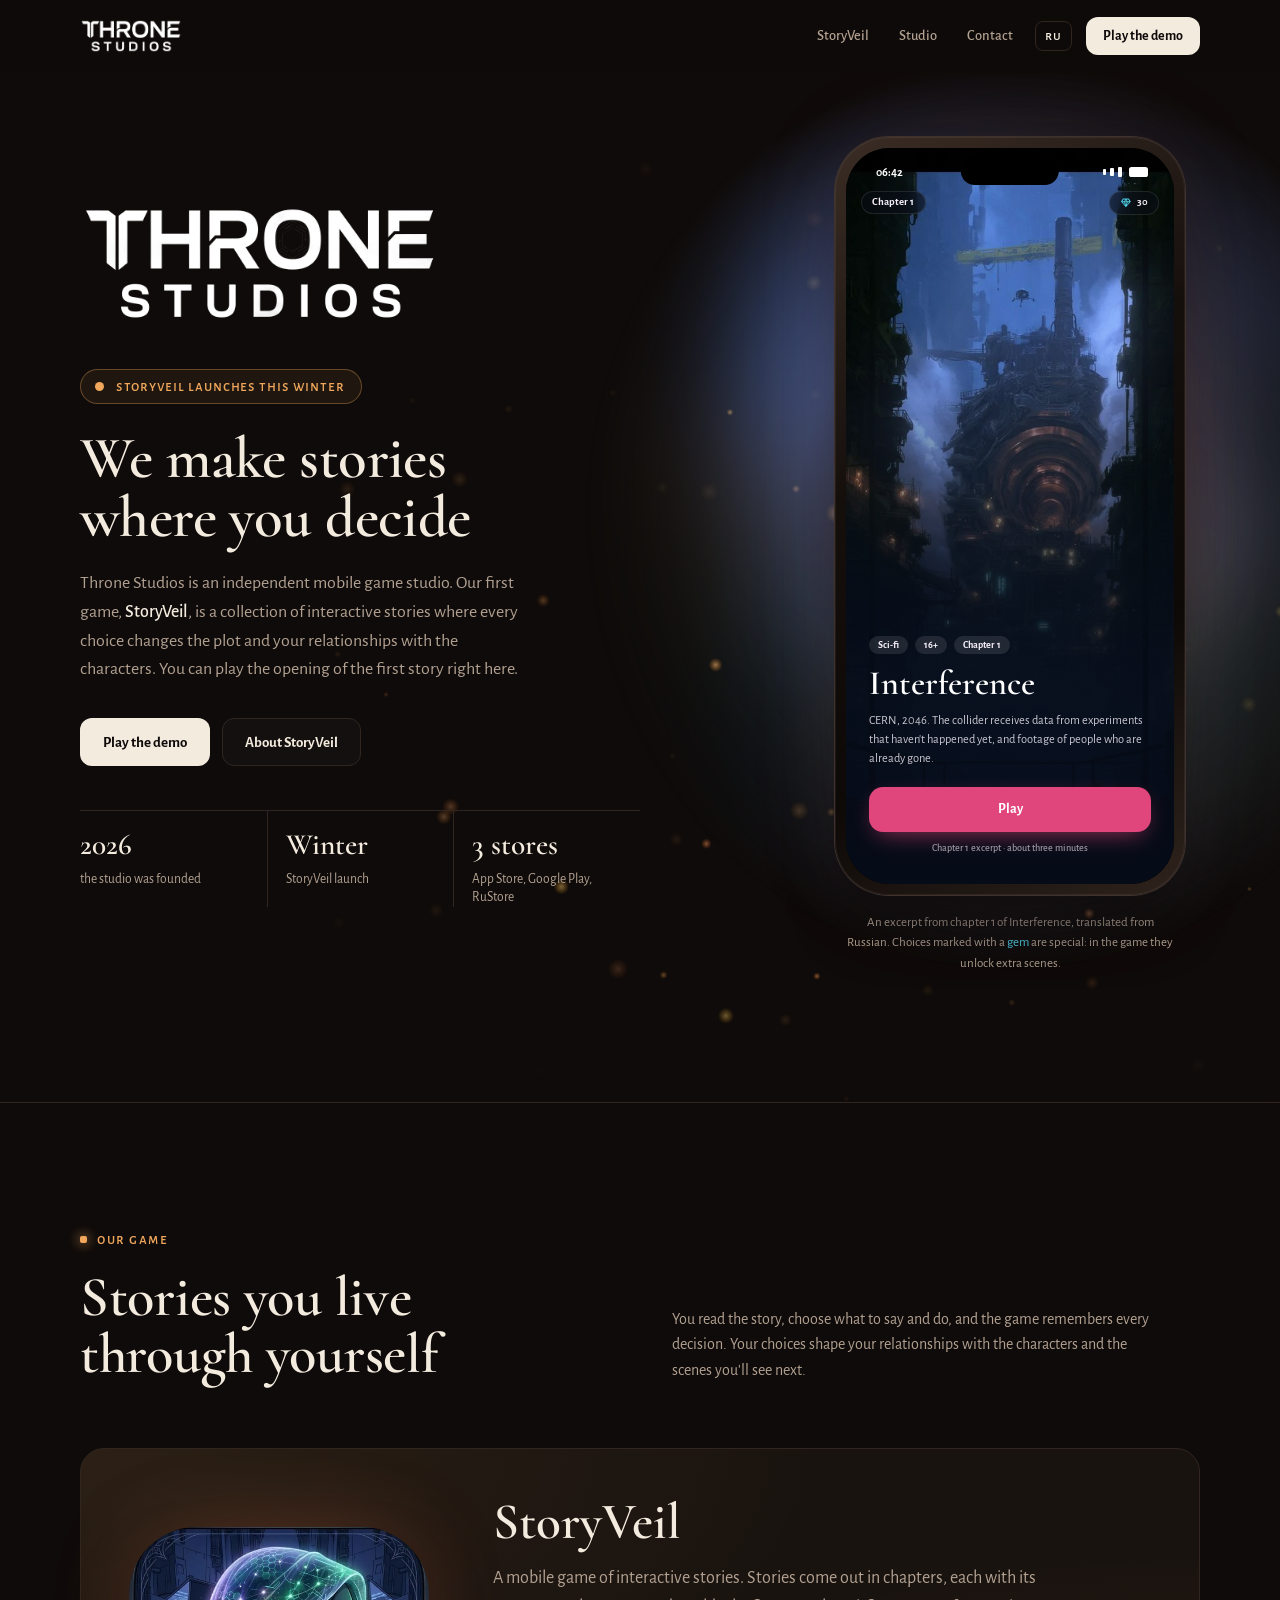
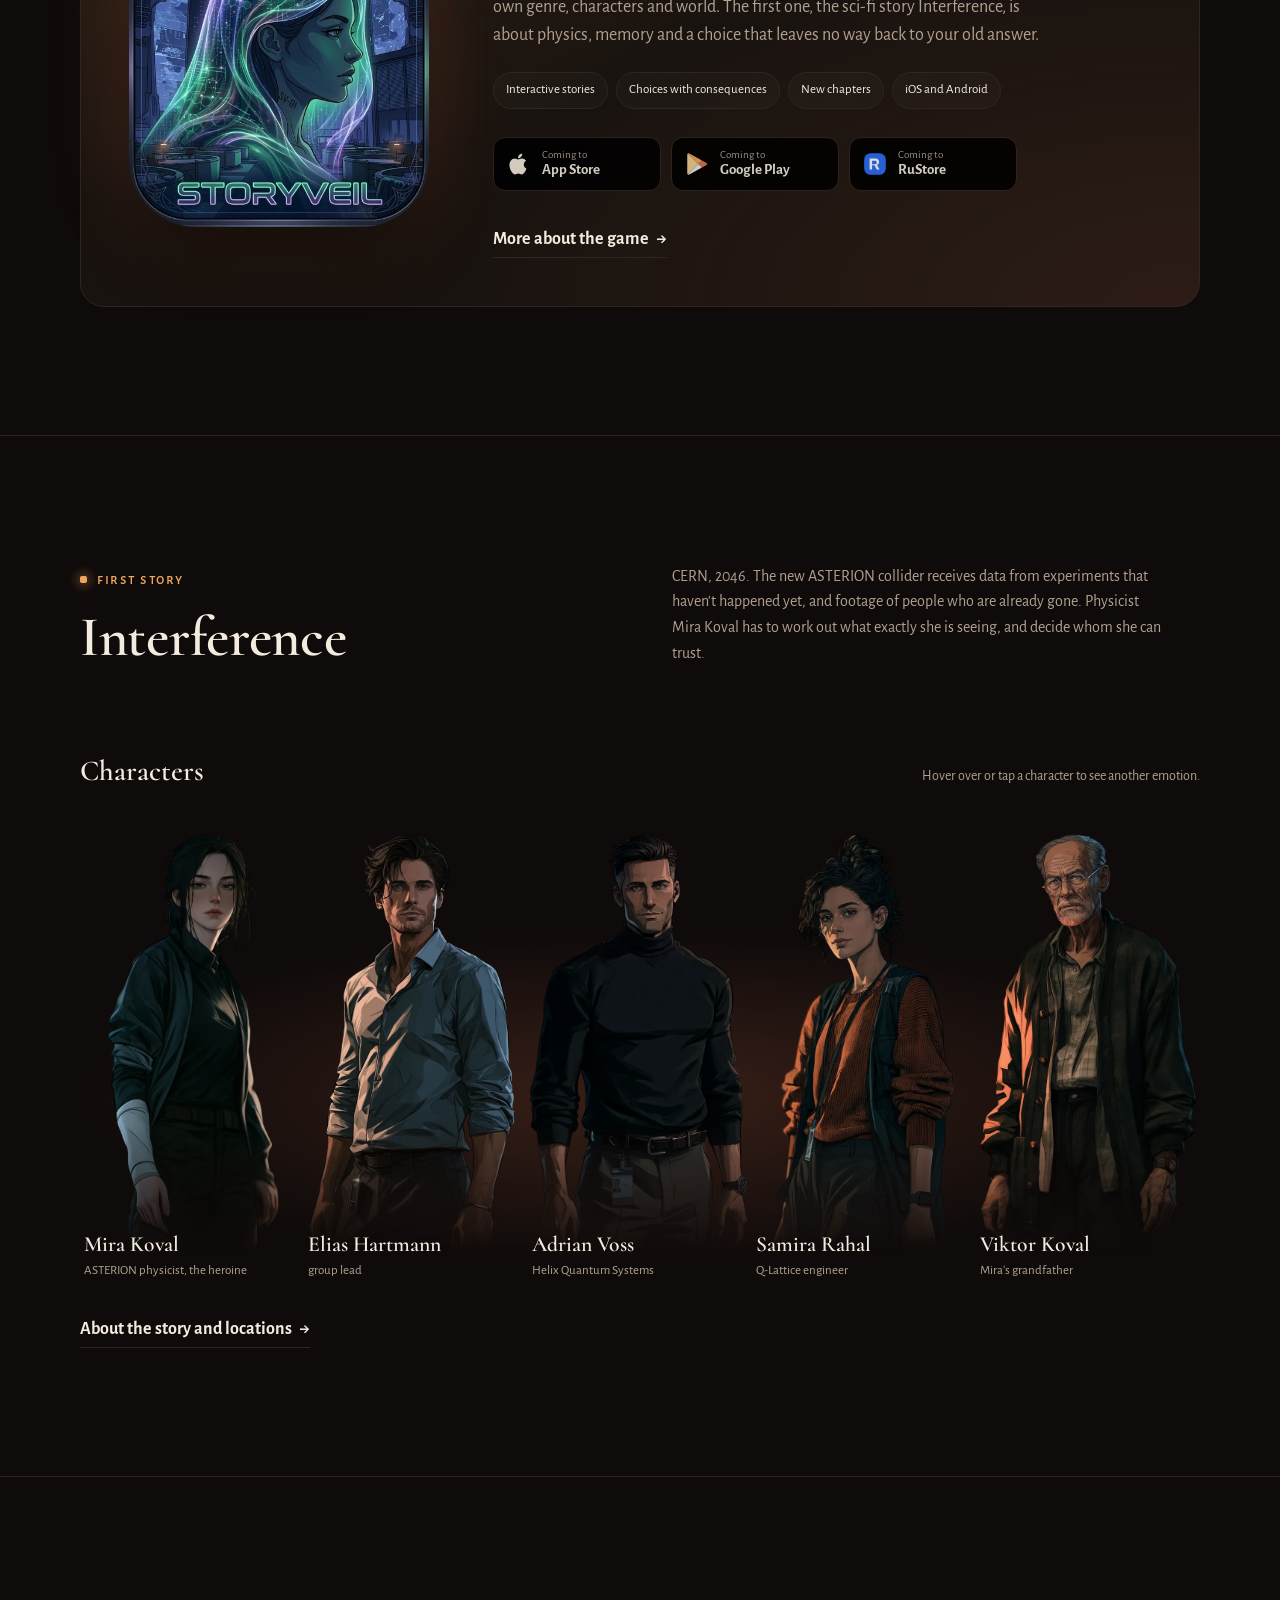
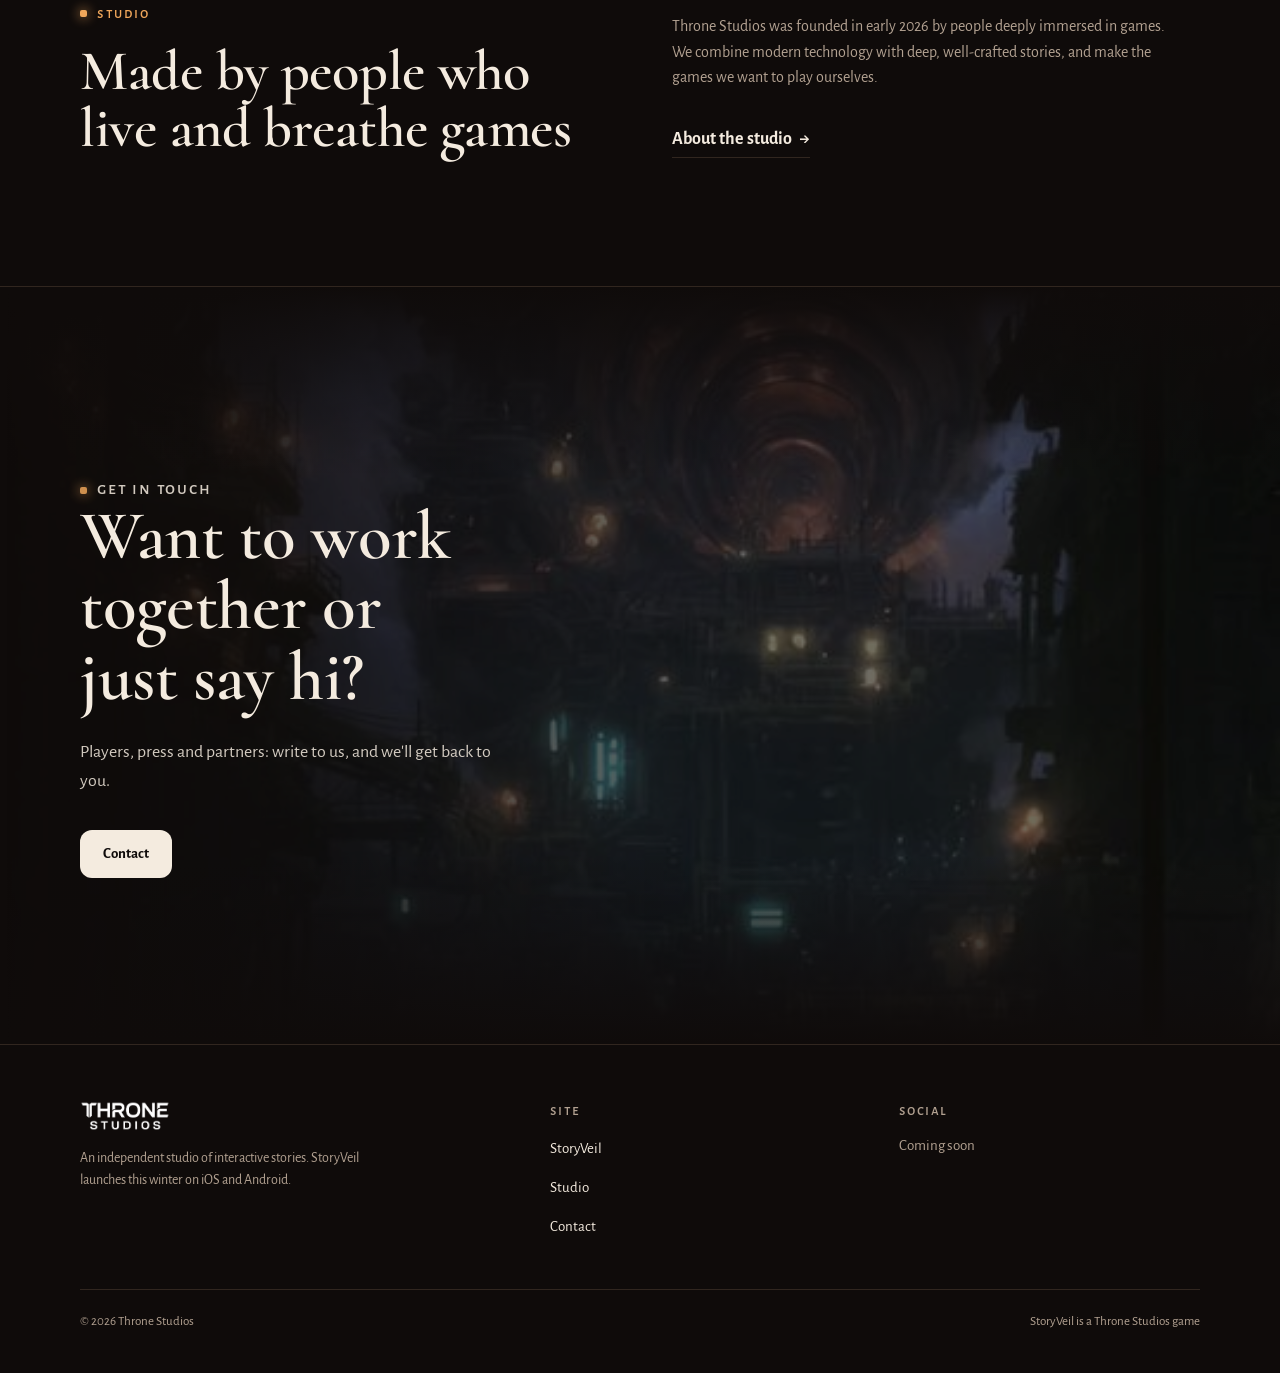
==== commit 2989fd38: "Иконка StoryVeil снова квадратная Атрибут height="512" задавал картинке высоту 512 px, пока CSS ужим" ====
--- a/index.html
+++ b/index.html
@@ -22,7 +22,7 @@
 <link rel="preconnect" href="https://fonts.googleapis.com">
 <link rel="preconnect" href="https://fonts.gstatic.com" crossorigin>
 <link rel="stylesheet" href="https://fonts.googleapis.com/css2?family=Alegreya+Sans:ital,wght@0,400;0,500;0,700;1,400&family=Alegreya+Sans+SC:wght@500;700&family=Cormorant:ital,wght@0,500;0,600;0,700;1,600&display=swap">
-<link rel="stylesheet" href="assets/css/site.css?v=2">
+<link rel="stylesheet" href="assets/css/site.css?v=3">
 </head>
 <body>
 <a class="skip" href="#main">Skip to content</a>
@@ -183,8 +183,8 @@
   </div>
 </footer>
 
-<script src="assets/js/site.js?v=2"></script>
-<script src="assets/js/story.en.js?v=2"></script>
-<script src="assets/js/player.js?v=2"></script>
+<script src="assets/js/site.js?v=3"></script>
+<script src="assets/js/story.en.js?v=3"></script>
+<script src="assets/js/player.js?v=3"></script>
 </body>
 </html>
--- a/assets/css/site.css
+++ b/assets/css/site.css
@@ -324,7 +324,7 @@
   border: 1px solid var(--line); border-radius: 24px;
   background: radial-gradient(120% 140% at 0% 0%, rgba(240,167,91,.09), transparent 55%), radial-gradient(120% 140% at 100% 100%, rgba(226,112,78,.1), transparent 55%), var(--hull);
 }
-.app-icon { width: 100%; max-width: 300px; aspect-ratio: 1; border-radius: 22.5%; box-shadow: 0 30px 70px -24px rgba(0,0,0,.95), 0 0 90px -20px rgba(226,112,78,.45); }
+.app-icon { width: 100%; max-width: 300px; height: auto; aspect-ratio: 1; object-fit: cover; justify-self: center; border-radius: 22.5%; box-shadow: 0 30px 70px -24px rgba(0,0,0,.95), 0 0 90px -20px rgba(226,112,78,.45); }
 .game-card h3 { font: 600 clamp(2.3rem, 4vw, 3.2rem)/1 var(--display); }
 .game-card > div > p { margin: 16px 0 0; color: var(--haze); max-width: 56ch; }
 .tags { display: flex; flex-wrap: wrap; gap: 8px; margin: 22px 0 0; padding: 0; list-style: none; }
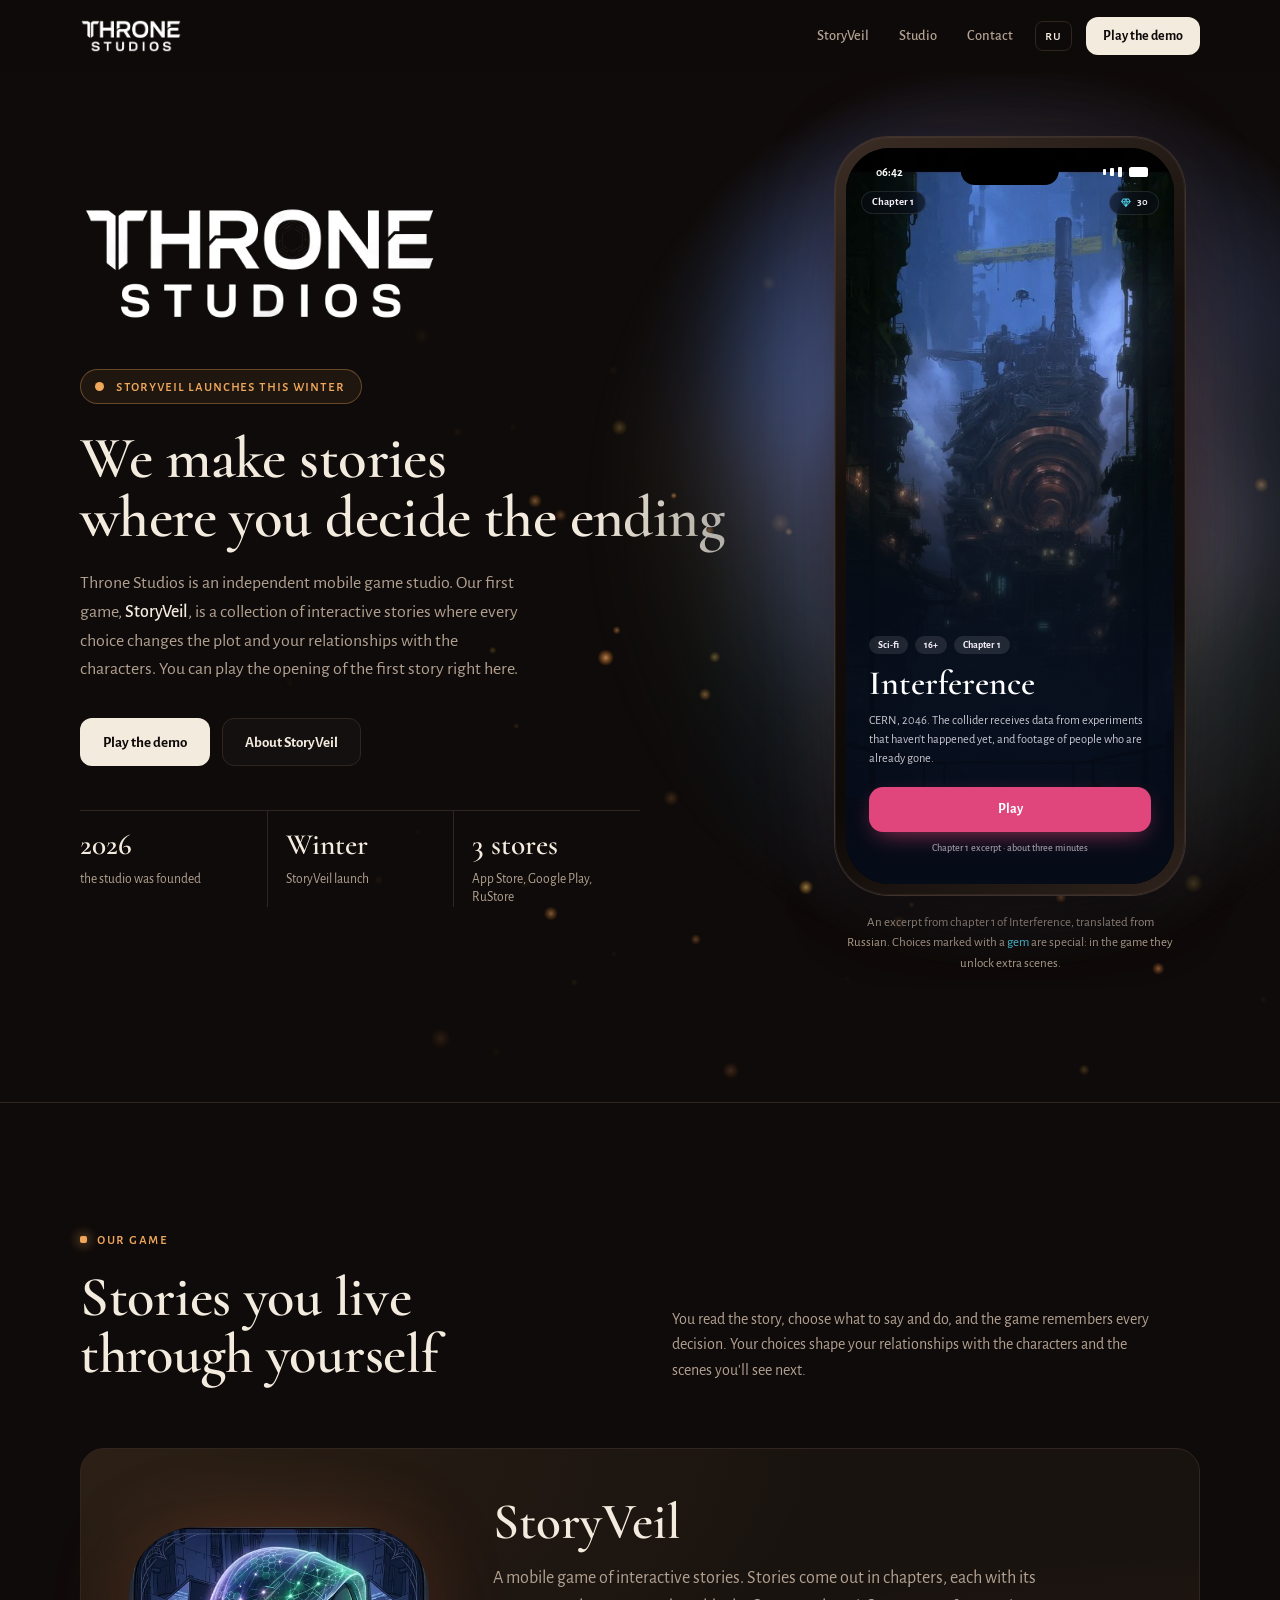
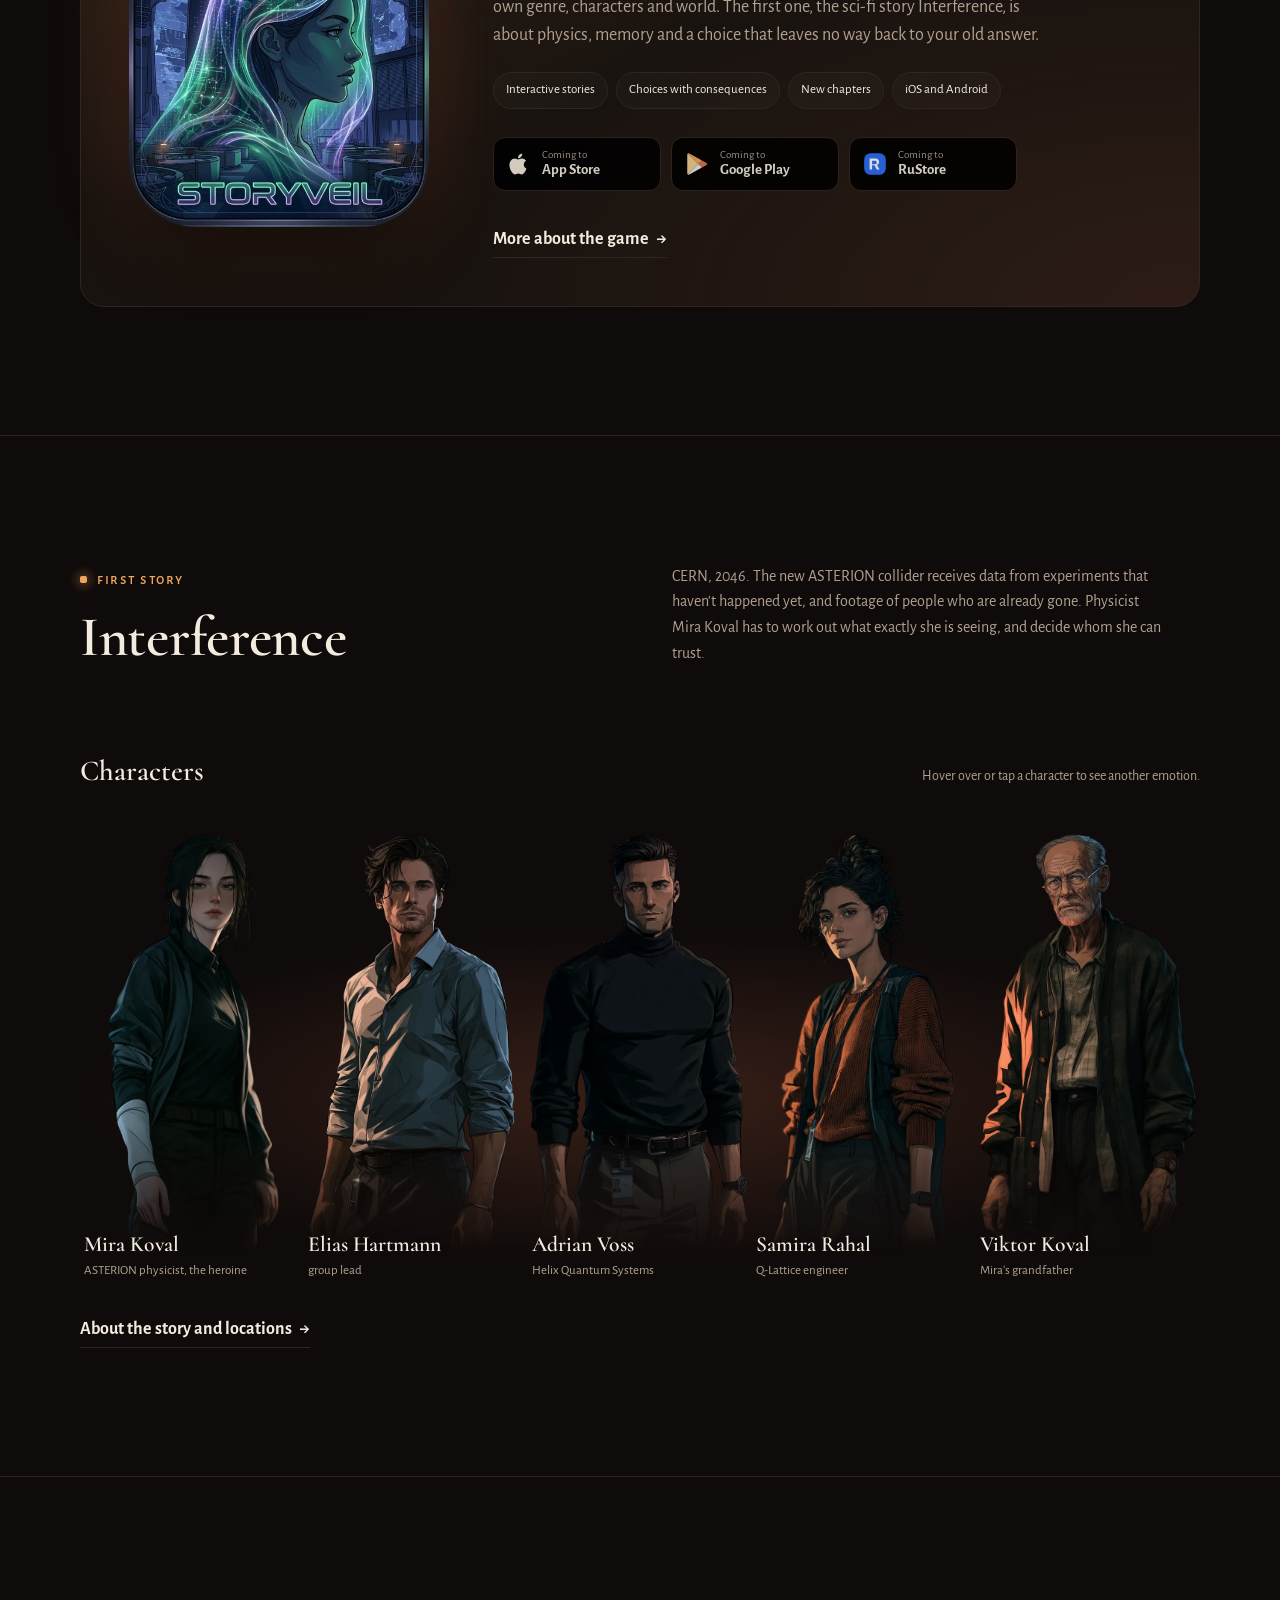
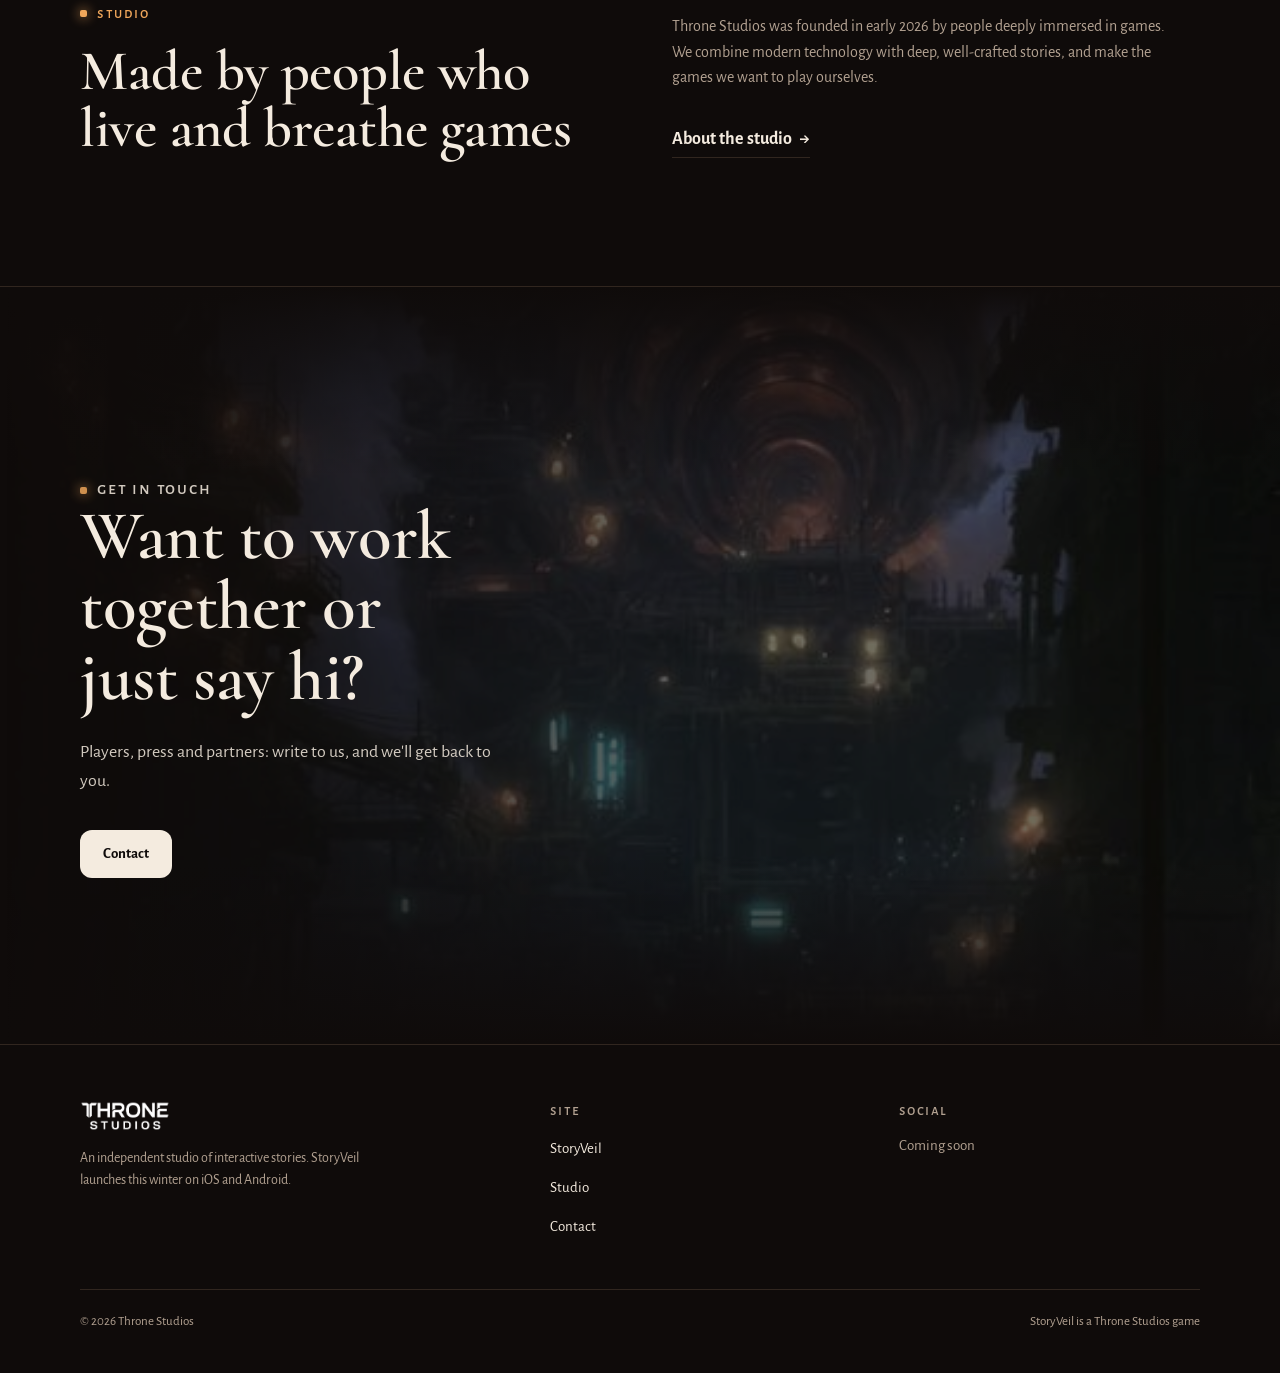
==== commit 096d2b12: "Мини-сцены в «Как это устроено» и заголовок «decide the ending» На странице StoryVeil у каждой возмо" ====
--- a/index.html
+++ b/index.html
@@ -22,7 +22,7 @@
 <link rel="preconnect" href="https://fonts.googleapis.com">
 <link rel="preconnect" href="https://fonts.gstatic.com" crossorigin>
 <link rel="stylesheet" href="https://fonts.googleapis.com/css2?family=Alegreya+Sans:ital,wght@0,400;0,500;0,700;1,400&family=Alegreya+Sans+SC:wght@500;700&family=Cormorant:ital,wght@0,500;0,600;0,700;1,600&display=swap">
-<link rel="stylesheet" href="assets/css/site.css?v=3">
+<link rel="stylesheet" href="assets/css/site.css?v=4">
 </head>
 <body>
 <a class="skip" href="#main">Skip to content</a>
@@ -49,7 +49,7 @@
     <div>
       <img class="hero-logo" src="assets/brand/throne-studios.png" alt="Throne Studios" width="910" height="304">
       <p class="pill"><span class="live" aria-hidden="true"></span>StoryVeil launches this winter</p>
-      <h1 id="hero-title">We make stories<br class="br-wide"> where you decide</h1>
+      <h1 id="hero-title">We make stories<br class="br-wide"> where you decide the&nbsp;ending</h1>
       <p class="lead">Throne Studios is an independent mobile game studio. Our first game, <strong>StoryVeil</strong>, is a collection of interactive stories where every choice changes the plot and your relationships with the characters. You can play the opening of the first story right here.</p>
       <div class="actions">
         <a class="btn primary" href="#play" data-play>Play the demo</a>
@@ -183,8 +183,8 @@
   </div>
 </footer>
 
-<script src="assets/js/site.js?v=3"></script>
-<script src="assets/js/story.en.js?v=3"></script>
-<script src="assets/js/player.js?v=3"></script>
+<script src="assets/js/site.js?v=4"></script>
+<script src="assets/js/story.en.js?v=4"></script>
+<script src="assets/js/player.js?v=4"></script>
 </body>
 </html>
--- a/assets/css/site.css
+++ b/assets/css/site.css
@@ -348,6 +348,102 @@
 .grid-list h3 { font: 600 1.5rem/1.2 var(--display); }
 .grid-list p { margin: 10px 0 0; font-size: 15.5px; line-height: 1.55; color: var(--haze); }
 
+/* ── «Как это устроено»: мини-сцены в стиле интерфейса игры ── */
+.features > li { display: flex; flex-direction: column; }
+.viz {
+  position: relative; isolation: isolate; overflow: hidden;
+  height: 210px; margin: 0 0 22px; padding: 16px;
+  border: 1px solid var(--line); border-radius: 18px; background: var(--hull-hi);
+  font-family: var(--body); list-style: none;
+  transition: border-color .3s, transform .3s cubic-bezier(.2,.8,.2,1);
+}
+.features > li:hover .viz { border-color: rgba(240,167,91,.35); transform: translateY(-3px); }
+.viz .vz-note { position: relative; margin: 0; font: 500 13px/1.35 var(--label); text-transform: lowercase; letter-spacing: .06em; color: var(--haze); transition: color .3s; }
+.vz-choice {
+  display: flex; align-items: center; justify-content: space-between; gap: 10px; width: 100%;
+  padding: 10px 14px; border-radius: 12px; cursor: pointer; text-align: left;
+  background: rgba(34,26,46,.92); border: 1px solid rgba(255,255,255,.22);
+  color: var(--g-text); font: 600 14px/1.25 var(--body);
+  transition: opacity .3s, transform .3s, background-color .2s, border-color .2s;
+}
+.vz-choice:hover { background: rgba(46,36,64,.98); }
+.vz-choice.premium { background: var(--g-premium); border: 1.6px solid var(--g-gem); }
+.vz-choice .price { display: flex; align-items: center; gap: 4px; color: var(--g-gem); font-weight: 800; }
+.vz-choice svg { width: 14px; height: 14px; }
+
+/* 1. Решения: сцена в зале управления и два ответа */
+.viz-choices { display: flex; flex-direction: column; justify-content: flex-end; gap: 8px; }
+.vz-bgimg { position: absolute; inset: 0; z-index: -2; background: center 35% / cover; }
+.viz-choices::before { content: ""; position: absolute; inset: 0; z-index: -1; background: linear-gradient(to top, rgba(15,11,10,.92) 30%, rgba(15,11,10,.3)); }
+.viz .vz-line { margin: 0 0 auto; font: italic 400 14px/1.4 var(--body); color: rgba(244,238,248,.85); }
+.viz-choices.chosen .vz-choice:not(.picked) { opacity: .25; transform: scale(.97); }
+.viz-choices .vz-choice.picked { border-color: var(--amber); box-shadow: 0 0 0 3px rgba(240,167,91,.18); }
+.viz-choices.chosen .vz-note { color: var(--amber); }
+
+/* 2. Отношения: портреты и шкалы */
+.viz-rel { display: flex; flex-direction: column; justify-content: space-between; background: radial-gradient(120% 90% at 50% 0%, rgba(226,112,78,.16), transparent 60%), var(--hull-hi); }
+.vz-people { display: grid; grid-template-columns: repeat(3, minmax(0, 1fr)); gap: 10px; }
+.vz-person { display: grid; justify-items: center; gap: 8px; padding: 6px 0; border: 0; background: none; cursor: pointer; color: var(--frost); }
+.vz-face { position: relative; width: 74px; height: 74px; border-radius: 50%; overflow: hidden; background: #2a201b; border: 2px solid var(--line); transition: border-color .3s, transform .3s; }
+.vz-face img { position: absolute; width: 250%; max-width: none; left: -76%; top: -34%; }
+.vz-person:hover .vz-face, .vz-person.up .vz-face { border-color: var(--amber); transform: translateY(-3px); }
+.vz-name { font: 600 1.1rem/1 var(--display); }
+.vz-bar { width: 100%; height: 5px; border-radius: 3px; background: rgba(255,255,255,.08); overflow: hidden; }
+.vz-bar i { display: block; height: 100%; width: calc(var(--lvl) * 100%); border-radius: inherit; background: var(--warm); transition: width .6s cubic-bezier(.2,.8,.2,1); }
+.vz-person.up .vz-bar i { width: calc(min(1, var(--lvl) + .25) * 100%); }
+
+/* 3. Особый выбор: кристаллы списываются, сцена открывается */
+.viz-premium { display: flex; flex-direction: column; justify-content: center; gap: 14px; background: radial-gradient(90% 80% at 50% 45%, rgba(79,209,232,.14), transparent 70%), #17121f; }
+.vz-gems { position: absolute; top: 14px; right: 14px; display: flex; align-items: center; gap: 6px; padding: 6px 11px; border-radius: 99px; background: rgba(10,14,22,.6); border: 1px solid rgba(255,255,255,.12); font: 700 13px/1 var(--body); color: var(--g-text); }
+.vz-gems svg { width: 13px; height: 13px; color: var(--g-gem); }
+.vz-gems.bump { animation: bump .5s; }
+.viz-premium .vz-choice.premium { animation: glow 2.4s ease-in-out infinite; }
+@keyframes glow { 50% { box-shadow: 0 0 22px -4px rgba(79,209,232,.55); } }
+.viz-premium.done .vz-choice.premium { animation: none; background: rgba(79,209,232,.16); }
+.viz-premium.done .vz-note { color: var(--g-gem); }
+
+/* 4. Живая сцена: видео-фон, героиня и печатающийся текст */
+.viz-live { padding: 0; }
+.viz-live .vz-bg, .viz-live video { position: absolute; inset: 0; width: 100%; height: 100%; object-fit: cover; z-index: -2; }
+.viz-live video { opacity: 0; transition: opacity .6s; }
+.viz-live video.on { opacity: 1; }
+.vz-fig { position: absolute; right: -4%; bottom: -52%; width: 46%; z-index: -1; transition: transform .5s cubic-bezier(.2,.8,.2,1); }
+.features > li:hover .vz-fig { transform: translateX(-6%); }
+.viz .vz-dlg { position: absolute; left: 10px; right: 10px; bottom: 10px; margin: 0; min-height: 64px; padding: 16px 12px 10px; border-radius: 12px; background: var(--g-surface); border: 1.5px solid rgba(217,138,92,.7); color: var(--g-text); font: 400 13px/1.4 var(--body); }
+.vz-dlg b { position: absolute; left: 10px; top: -10px; padding: 3px 9px; border-radius: 8px; background: #d98a5c; color: #fff; font: 700 11px/1.2 var(--body); }
+
+/* 5. Главы: список, новая подсвечена */
+.viz-chapters { display: grid; align-content: center; gap: 8px; margin-top: 0; }
+.viz-chapters li { display: flex; align-items: center; gap: 12px; padding: 9px 12px; border-radius: 12px; border: 1px solid var(--line); background: rgba(255,255,255,.02); transition: transform .35s cubic-bezier(.2,.8,.2,1), border-color .3s; }
+.features > li:hover .viz-chapters li { transform: translateX(6px); }
+.features > li:hover .viz-chapters li:nth-child(2) { transition-delay: .05s; }
+.features > li:hover .viz-chapters li:nth-child(3) { transition-delay: .1s; }
+.vz-num { display: grid; place-items: center; width: 30px; height: 30px; border-radius: 9px; background: var(--hull); font: 600 1.2rem/1 var(--display); color: var(--amber); }
+.vz-title { flex: 1; min-width: 0; }
+.vz-title b { display: block; font: 600 14px/1.2 var(--body); }
+.vz-title small { display: block; font-size: 12px; color: var(--haze); }
+.viz-chapters em { font: 500 12px/1 var(--label); text-transform: lowercase; letter-spacing: .06em; font-style: normal; color: var(--haze); }
+.viz-chapters em svg { width: 15px; height: 15px; }
+.viz-chapters .new { border-color: rgba(240,167,91,.45); background: rgba(240,167,91,.07); }
+.viz-chapters .new em { padding: 5px 9px; border-radius: 99px; background: var(--warm); color: var(--void); font-weight: 700; animation: live 2.4s ease-out infinite; }
+.viz-chapters .lock { opacity: .55; }
+
+/* 6. Прогресс: два устройства и точка синхронизации между ними */
+.viz-sync { display: grid; grid-template-columns: auto 1fr auto; align-items: center; gap: 10px; padding: 18px 20px 40px; }
+.vz-device { display: grid; justify-items: center; gap: 8px; }
+.vz-device small { font: 500 12px/1 var(--label); text-transform: lowercase; letter-spacing: .06em; color: var(--haze); }
+.vz-device .vz-shot { display: block; border: 3px solid #3b2d25; background: center / cover; box-shadow: 0 12px 30px -14px #000; position: relative; overflow: hidden; }
+.vz-device .vz-shot::after { content: ""; position: absolute; left: 10%; right: 10%; bottom: 8%; height: 4px; border-radius: 2px; background: linear-gradient(90deg, var(--amber) 64%, rgba(255,255,255,.25) 64%); }
+.vz-phone .vz-shot { width: 58px; height: 112px; border-radius: 12px; }
+.vz-tablet .vz-shot { width: 104px; height: 128px; border-radius: 12px; }
+.vz-link { position: relative; height: 40px; }
+.vz-link::before { content: ""; position: absolute; left: 0; right: 0; top: 50%; border-top: 1.5px dashed rgba(240,167,91,.45); }
+.vz-link i { position: absolute; top: 50%; left: 0; width: 9px; height: 9px; margin-top: -4.5px; border-radius: 50%; background: var(--amber); box-shadow: 0 0 12px var(--amber); animation: sync 2.6s ease-in-out infinite; }
+@keyframes sync { 0% { left: 0; opacity: 0; } 15% { opacity: 1; } 85% { opacity: 1; } 100% { left: calc(100% - 9px); opacity: 0; } }
+.vz-cloud { position: absolute; left: 50%; top: -18px; translate: -50% 0; color: var(--amber); }
+.vz-cloud svg { width: 24px; height: 24px; }
+.viz-sync .vz-note { position: absolute; left: 0; right: 0; bottom: 14px; text-align: center; }
+
 /* ── Локации и персонажи ──────────────────────────── */
 .reel {
   display: flex; gap: 14px; overflow-x: auto; scroll-snap-type: x mandatory; overscroll-behavior-x: contain;
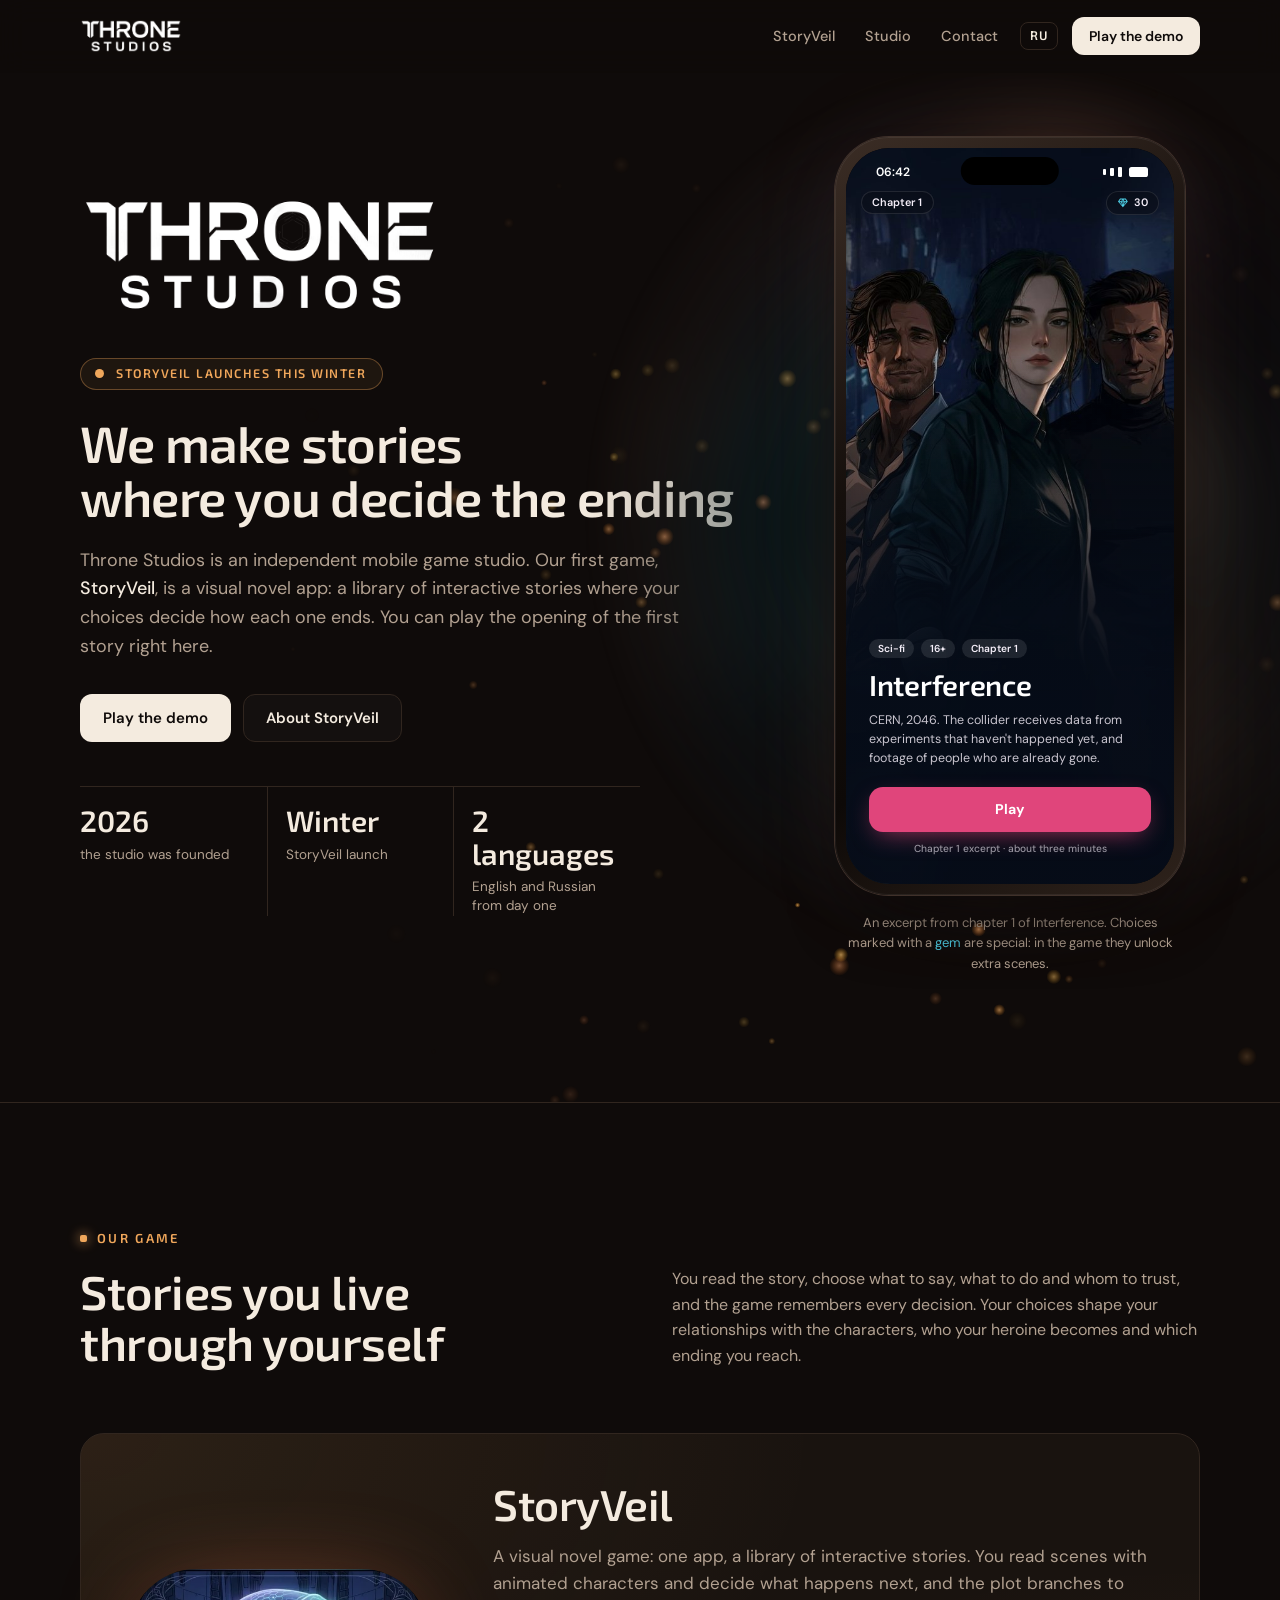
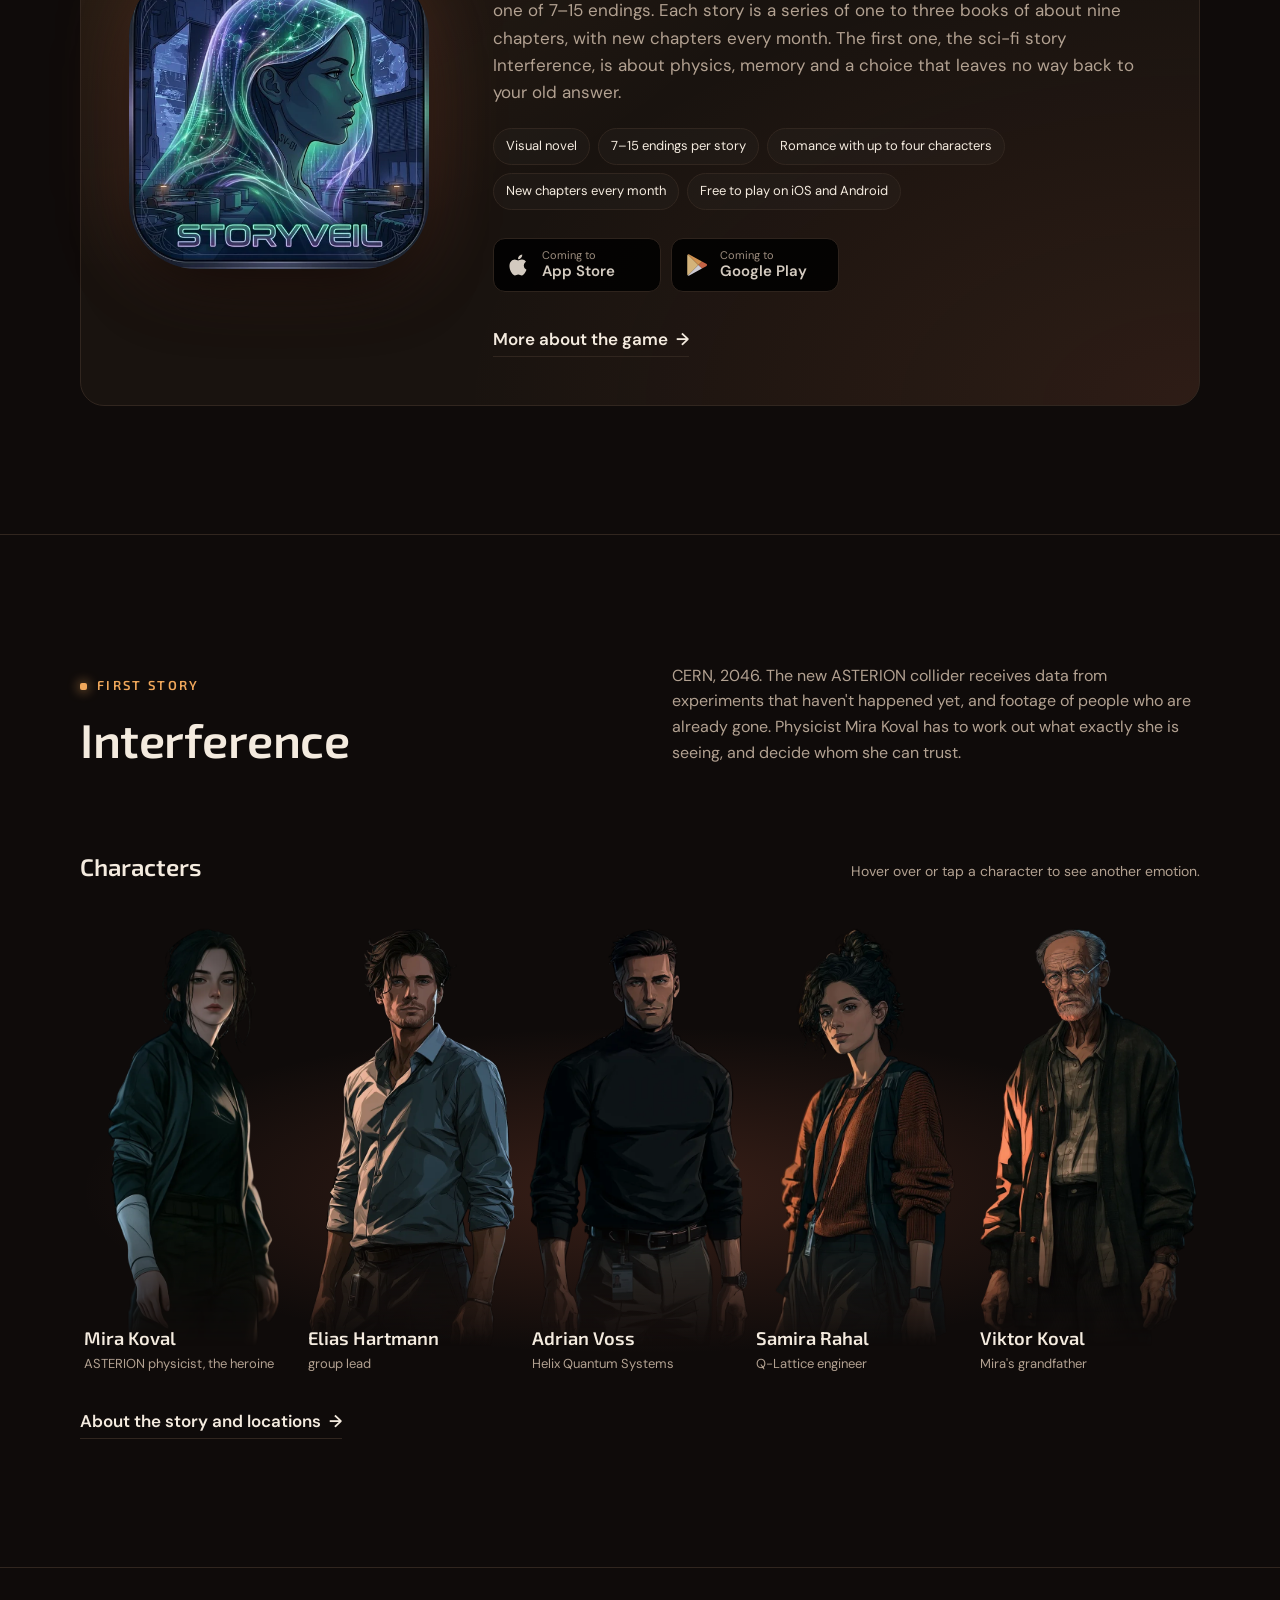
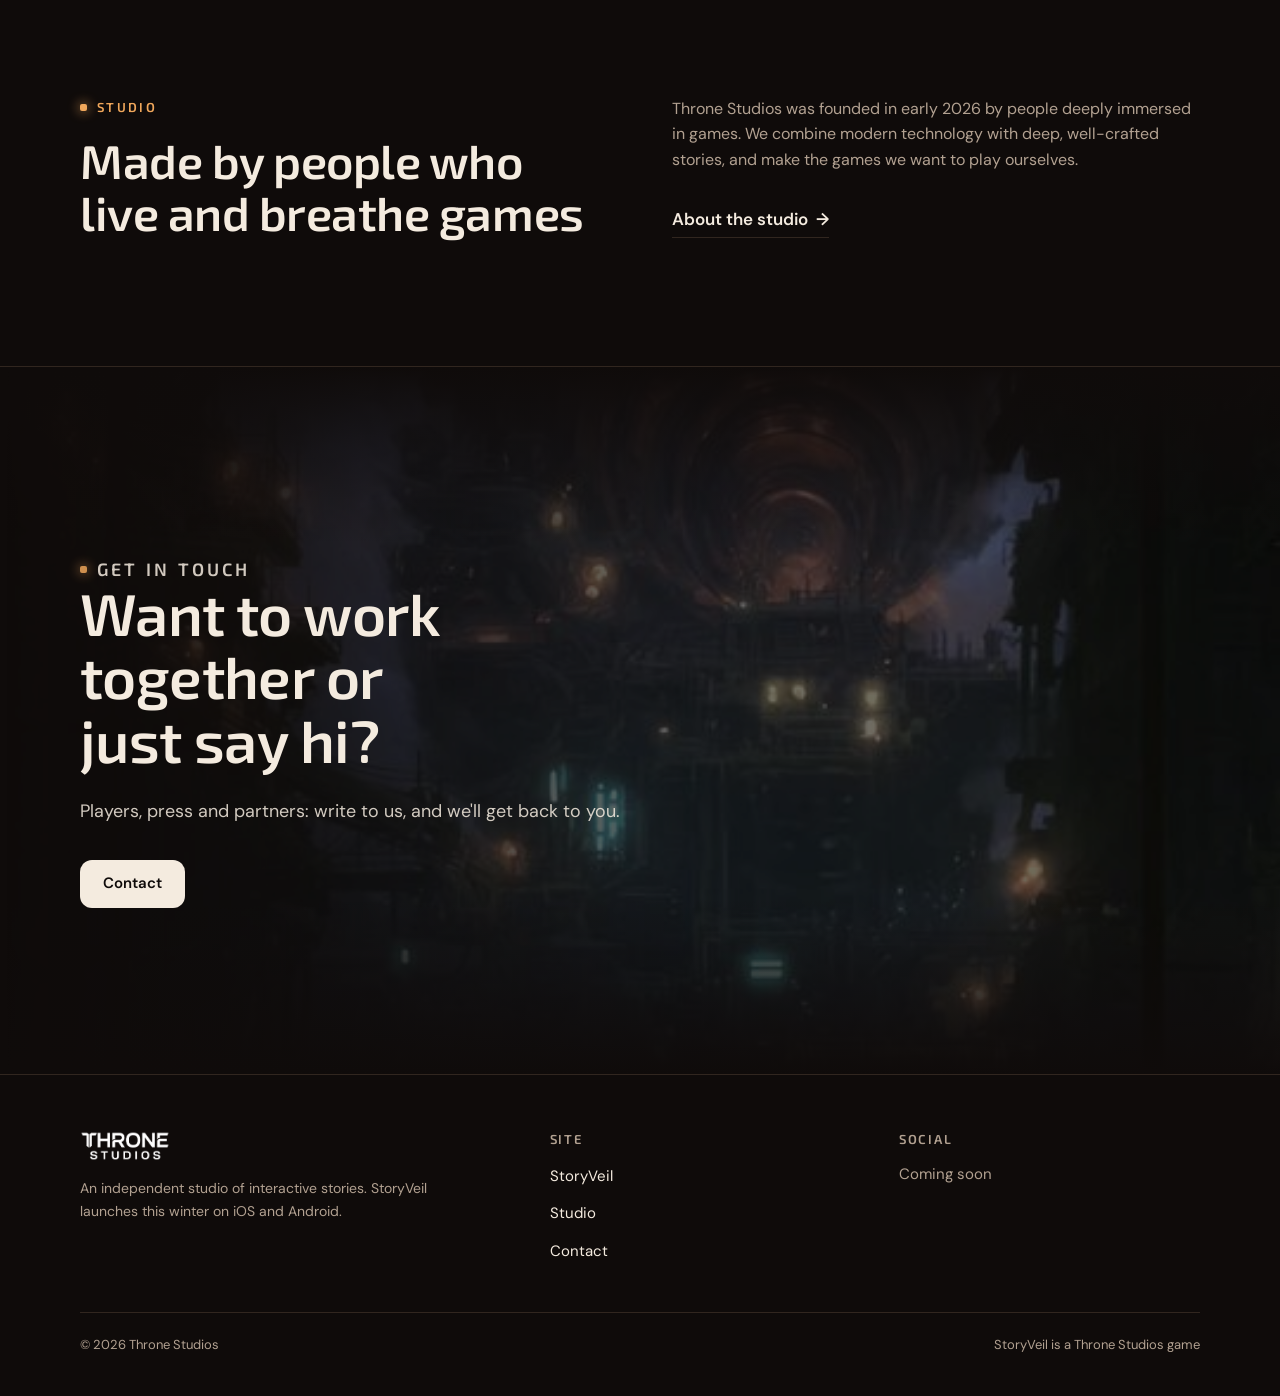
==== commit b6dd1e68: "Шрифты как в питч-деке, обложка в демо, правки текстов и почта - Шрифты: Exo 2 для заголовков и подп" ====
--- a/index.html
+++ b/index.html
@@ -21,8 +21,8 @@
 <link rel="apple-touch-icon" href="assets/brand/apple-touch-icon.png">
 <link rel="preconnect" href="https://fonts.googleapis.com">
 <link rel="preconnect" href="https://fonts.gstatic.com" crossorigin>
-<link rel="stylesheet" href="https://fonts.googleapis.com/css2?family=Alegreya+Sans:ital,wght@0,400;0,500;0,700;1,400&family=Alegreya+Sans+SC:wght@500;700&family=Cormorant:ital,wght@0,500;0,600;0,700;1,600&display=swap">
-<link rel="stylesheet" href="assets/css/site.css?v=4">
+<link rel="stylesheet" href="https://fonts.googleapis.com/css2?family=DM+Sans:ital,opsz,wght@0,9..40,400..800;1,9..40,400..700&family=Exo+2:wght@500..800&family=Manrope:wght@400..800&display=swap">
+<link rel="stylesheet" href="assets/css/site.css?v=5">
 </head>
 <body>
 <a class="skip" href="#main">Skip to content</a>
@@ -50,7 +50,7 @@
       <img class="hero-logo" src="assets/brand/throne-studios.png" alt="Throne Studios" width="910" height="304">
       <p class="pill"><span class="live" aria-hidden="true"></span>StoryVeil launches this winter</p>
       <h1 id="hero-title">We make stories<br class="br-wide"> where you decide the&nbsp;ending</h1>
-      <p class="lead">Throne Studios is an independent mobile game studio. Our first game, <strong>StoryVeil</strong>, is a collection of interactive stories where every choice changes the plot and your relationships with the characters. You can play the opening of the first story right here.</p>
+      <p class="lead">Throne Studios is an independent mobile game studio. Our first game, <strong>StoryVeil</strong>, is a visual novel app: a library of interactive stories where your choices decide how each one ends. You can play the opening of the first story right here.</p>
       <div class="actions">
         <a class="btn primary" href="#play" data-play>Play the demo</a>
         <a class="btn ghost" href="storyveil/">About StoryVeil</a>
@@ -58,13 +58,13 @@
       <ul class="facts">
         <li><b>2026</b><span>the studio was founded</span></li>
         <li><b>Winter</b><span>StoryVeil launch</span></li>
-        <li><b>3 stores</b><span>App Store, Google Play, RuStore</span></li>
+        <li><b>2 languages</b><span>English and Russian from day one</span></li>
       </ul>
     </div>
 
     <div class="device-col" id="play">
       <div data-player></div>
-      <p class="device-note">An excerpt from chapter 1 of Interference, translated from Russian. Choices marked with a <i>gem</i> are special: in the game they unlock extra scenes.</p>
+      <p class="device-note">An excerpt from chapter 1 of Interference. Choices marked with a <i>gem</i> are special: in the game they unlock extra scenes.</p>
     </div>
   </div>
 </section>
@@ -77,24 +77,24 @@
         <p class="eyebrow">Our game</p>
         <h2 id="game-title">Stories you live through yourself</h2>
       </div>
-      <p class="lead">You read the story, choose what to say and do, and the game remembers every decision. Your choices shape your relationships with the characters and the scenes you'll see next.</p>
+      <p class="lead">You read the story, choose what to say, what to do and whom to trust, and the game remembers every decision. Your choices shape your relationships with the characters, who your heroine becomes and which ending you reach.</p>
     </div>
 
     <div class="game-card">
       <img class="app-icon" src="assets/brand/storyveil-icon.webp" alt="StoryVeil app icon" width="512" height="512" loading="lazy">
       <div>
         <h3>StoryVeil</h3>
-        <p>A mobile game of interactive stories. Stories come out in chapters, each with its own genre, characters and world. The first one, the sci-fi story Interference, is about physics, memory and a choice that leaves no way back to your old answer.</p>
+        <p>A visual novel game: one app, a library of interactive stories. You read scenes with animated characters and decide what happens next, and the plot branches to one of 7–15 endings. Each story is a series of one to three books of about nine chapters, with new chapters every month. The first one, the sci-fi story Interference, is about physics, memory and a choice that leaves no way back to your old answer.</p>
         <ul class="tags">
-          <li>Interactive stories</li>
-          <li>Choices with consequences</li>
-          <li>New chapters</li>
-          <li>iOS and Android</li>
+          <li>Visual novel</li>
+          <li>7–15 endings per story</li>
+          <li>Romance with up to four characters</li>
+          <li>New chapters every month</li>
+          <li>Free to play on iOS and Android</li>
         </ul>
         <ul class="stores" aria-label="App stores">
           <li><span class="store soon"><svg viewBox="0 0 24 24" aria-hidden="true"><path fill="currentColor" d="M16.4 12.6c0-2.4 2-3.6 2.1-3.7a4.6 4.6 0 0 0-3.6-1.9c-1.5-.2-3 .9-3.7.9-.8 0-2-.9-3.2-.9a4.8 4.8 0 0 0-4 2.5c-1.7 3-.4 7.3 1.2 9.7.8 1.2 1.8 2.5 3 2.4 1.2 0 1.7-.8 3.1-.8 1.5 0 1.9.8 3.2.8 1.3 0 2.2-1.2 3-2.4a10 10 0 0 0 1.4-2.8 4.3 4.3 0 0 1-2.5-3.8ZM14 5.4a4.3 4.3 0 0 0 1-3.2 4.5 4.5 0 0 0-2.9 1.5 4.2 4.2 0 0 0-1 3.1A3.7 3.7 0 0 0 14 5.4Z"/></svg><span><small>Coming to</small><b>App Store</b></span></span></li>
           <li><span class="store soon"><svg viewBox="0 0 24 24" aria-hidden="true"><path fill="#f3cf8e" d="M3.6 2.3 13.3 12l-9.7 9.7c-.4-.2-.6-.6-.6-1.1V3.4c0-.5.2-.9.6-1.1Z"/><path fill="#e2704e" d="m16.6 15.3-3.3-3.3 3.3-3.3 3.9 2.2c1.1.6 1.1 1.6 0 2.2l-3.9 2.2Z"/><path fill="#f0a75b" d="M16.6 8.7 13.3 12 3.6 2.3c.3-.2.8-.2 1.3.1l11.7 6.3Z"/><path fill="#eceaf4" d="M16.6 15.3 4.9 21.6c-.5.3-1 .3-1.3.1l9.7-9.7 3.3 3.3Z"/></svg><span><small>Coming to</small><b>Google Play</b></span></span></li>
-          <li><span class="store soon"><svg viewBox="0 0 24 24" aria-hidden="true"><rect x="2" y="2" width="20" height="20" rx="6" fill="#2b6cf6"/><path fill="#fff" d="M7 7h5.2c2.2 0 3.6 1.2 3.6 3.1 0 1.4-.8 2.4-2 2.8l2.4 4.1h-2.6l-2.1-3.8H9.3V17H7V7Zm2.3 2v3.2h2.8c1 0 1.5-.6 1.5-1.6S13.1 9 12.1 9H9.3Z"/></svg><span><small>Coming to</small><b>RuStore</b></span></span></li>
         </ul>
         <div class="actions"><a class="link-arrow" href="storyveil/">More about the game</a></div>
       </div>
@@ -183,8 +183,8 @@
   </div>
 </footer>
 
-<script src="assets/js/site.js?v=4"></script>
-<script src="assets/js/story.en.js?v=4"></script>
-<script src="assets/js/player.js?v=4"></script>
+<script src="assets/js/site.js?v=5"></script>
+<script src="assets/js/story.en.js?v=5"></script>
+<script src="assets/js/player.js?v=5"></script>
 </body>
 </html>
--- a/assets/css/site.css
+++ b/assets/css/site.css
@@ -1,6 +1,7 @@
 /* Throne Studios — общие стили сайта.
    Тёплая ночь у огня: фон — чёрный с коричневым подтоном, акценты — янтарь и медь.
-   Заголовки — Cormorant (книжная, «сказочная» антиква), текст — Alegreya Sans, подписи — её капитель.
+   Шрифты как в питч-деке: заголовки и подписи капсом — Exo 2, текст — DM Sans.
+   У DM Sans нет кириллицы: русские буквы берёт Manrope, близкий по рисунку.
    Внутри телефона-демо свои цвета: это интерфейс самой игры (app/lib/core/theme.dart). */
 :root {
   color-scheme: dark;
@@ -16,9 +17,9 @@
   --warm: linear-gradient(100deg, var(--gold) 0%, var(--amber) 45%, var(--ember) 100%);
   --veil: linear-gradient(100deg, #62e6bd 0%, #8fd0e6 45%, #a78bff 100%); /* цвета логотипа StoryVeil */
 
-  --display: "Cormorant", "Cormorant Garamond", Georgia, "Times New Roman", serif;
-  --body: "Alegreya Sans", system-ui, -apple-system, "Segoe UI", Roboto, sans-serif;
-  --label: "Alegreya Sans SC", "Alegreya Sans", system-ui, sans-serif;
+  --display: "Exo 2", system-ui, -apple-system, "Segoe UI", Roboto, sans-serif;
+  --body: "DM Sans", "Manrope", system-ui, -apple-system, "Segoe UI", Roboto, sans-serif;
+  --label: "Exo 2", system-ui, sans-serif;
 
   /* Интерфейс игры */
   --g-surface: rgba(34, 26, 46, .94);
@@ -40,7 +41,7 @@
   margin: 0;
   background: var(--void);
   color: var(--frost);
-  font: 400 18px/1.6 var(--body);
+  font: 400 17px/1.6 var(--body);
   -webkit-font-smoothing: antialiased;
   overflow-x: hidden;
 }
@@ -59,13 +60,13 @@
 .eyebrow {
   display: flex; align-items: center; gap: 10px;
   margin: 0 0 20px;
-  font: 500 15px/1.2 var(--label);
-  letter-spacing: .1em; text-transform: lowercase;
+  font: 600 13px/1.2 var(--label);
+  letter-spacing: .18em; text-transform: uppercase;
   color: var(--amber);
 }
 .eyebrow::before { content: ""; width: 7px; height: 7px; border-radius: 2px; background: var(--amber); box-shadow: 0 0 12px var(--amber); }
 h1, h2, h3 { margin: 0; text-wrap: balance; font-weight: 500; }
-h2 { font: 600 clamp(2.2rem, 4.4vw, 3.7rem)/1.02 var(--display); letter-spacing: -.005em; max-width: 20ch; }
+h2 { font: 600 clamp(1.95rem, 3.7vw, 3.1rem)/1.08 var(--display); letter-spacing: -.01em; max-width: 20ch; }
 .lead { margin: 22px 0 0; max-width: 62ch; color: var(--haze); font-size: clamp(1rem, 1.25vw, 1.125rem); }
 .lead strong { color: var(--frost); font-weight: 500; }
 .veil-text { background: var(--veil); -webkit-background-clip: text; background-clip: text; color: transparent; }
@@ -74,7 +75,7 @@
 .head-row { display: grid; grid-template-columns: minmax(0, 1fr) minmax(0, 1fr); gap: 24px 64px; align-items: end; }
 .head-row .lead { margin: 0; }
 .sub-head { display: flex; justify-content: space-between; align-items: baseline; gap: 12px 24px; flex-wrap: wrap; margin: 88px 0 24px; }
-.sub-head h3 { font: 600 1.8rem/1.15 var(--display); }
+.sub-head h3 { font: 600 1.5rem/1.2 var(--display); }
 .sub-head p { margin: 0; font-size: 14px; color: var(--haze); max-width: 56ch; }
 
 /* ── Кнопки ───────────────────────────────────────── */
@@ -101,7 +102,7 @@
   margin-bottom: 26px; padding: 9px 16px 9px 14px;
   border: 1px solid rgba(240,167,91,.35); border-radius: 99px;
   background: rgba(240,167,91,.07);
-  font: 500 15px/1 var(--label); letter-spacing: .06em; text-transform: lowercase; color: var(--amber);
+  font: 600 12.5px/1 var(--label); letter-spacing: .12em; text-transform: uppercase; color: var(--amber);
 }
 .live {
   flex: none; width: 9px; height: 9px; border-radius: 50%;
@@ -131,7 +132,7 @@
 .nav .btn { min-height: 38px; padding: 0 16px; font-size: 14px; margin-left: 8px; }
 .lang {
   margin-left: 4px; padding: 7px 9px !important; border: 1px solid var(--line);
-  font: 500 14px/1 var(--label) !important; letter-spacing: .08em; text-transform: lowercase; color: var(--frost) !important;
+  font: 600 12.5px/1 var(--label) !important; letter-spacing: .08em; text-transform: uppercase; color: var(--frost) !important;
 }
 .lang:hover { border-color: var(--amber); }
 .menu-btn { display: none; width: 44px; height: 44px; margin-right: -10px; border: 0; background: none; cursor: pointer; }
@@ -158,7 +159,7 @@
   align-items: center; gap: clamp(40px, 6vw, 96px);
   padding-top: clamp(28px, 5vw, 64px);
 }
-.hero h1 { font: 600 clamp(2.4rem, 4.6vw, 4rem)/1 var(--display); letter-spacing: -.01em; }
+.hero h1 { font: 600 clamp(2.1rem, 4vw, 3.45rem)/1.05 var(--display); letter-spacing: -.015em; }
 .hero .lead { font-size: clamp(1.05rem, 1.4vw, 1.2rem); max-width: 50ch; }
 .hero-logo { width: min(78%, 360px); height: auto; margin-bottom: 30px; }
 .facts {
@@ -285,7 +286,7 @@
 .blackout.on { opacity: 1; }
 .titlecard {
   position: absolute; inset: 0; z-index: 7; display: grid; place-items: center;
-  font: 500 6.6cqw/1 var(--display); letter-spacing: .3em; text-indent: .3em;
+  font: 600 5.6cqw/1 var(--display); letter-spacing: .3em; text-indent: .3em;
   color: #e3ecf7; text-shadow: 0 0 18px rgba(143,184,216,.55);
   opacity: 0; transition: opacity .6s; pointer-events: none;
 }
@@ -299,7 +300,7 @@
 .start { background: linear-gradient(to top, rgba(6,12,24,.97) 0%, rgba(6,12,24,.82) 40%, rgba(6,12,24,0) 72%); }
 .start .meta { display: flex; gap: 2cqw; margin-bottom: 3.6cqw; }
 .start .meta span { padding: 1.3cqw 2.8cqw; border-radius: 99px; font: 600 3.1cqw/1 var(--body); color: var(--g-text); background: rgba(255,255,255,.1); }
-.start h3 { font: 600 10.4cqw/1 var(--display); color: #fff; }
+.start h3 { font: 600 8.8cqw/1.05 var(--display); letter-spacing: -.01em; color: #fff; }
 .start p { margin: 3.4cqw 0 6cqw; font: 400 3.8cqw/1.5 var(--body); color: rgba(244,238,248,.82); }
 .btn-game {
   display: flex; align-items: center; justify-content: center; gap: 2cqw;
@@ -311,7 +312,7 @@
 .btn-game.ghost { background: transparent; border: 1.5px solid rgba(244,238,248,.4); box-shadow: none; }
 .start small { display: block; margin-top: 3cqw; text-align: center; font: 500 3.1cqw/1.3 var(--body); color: rgba(244,238,248,.6); }
 .end { justify-content: center; gap: 4cqw; background: rgba(5,10,19,.86); backdrop-filter: blur(8px); -webkit-backdrop-filter: blur(8px); }
-.end h3 { font: 600 8.4cqw/1.05 var(--display); color: #fff; }
+.end h3 { font: 600 7.2cqw/1.1 var(--display); color: #fff; }
 .end p { margin: 0; font: 400 3.8cqw/1.5 var(--body); color: rgba(244,238,248,.78); }
 .memory { display: flex; flex-wrap: wrap; gap: 2cqw; margin: 0; padding: 0; list-style: none; }
 .memory li { padding: 1.8cqw 3cqw; border-radius: 10px; background: rgba(143,184,216,.12); border: 1px solid rgba(143,184,216,.28); font: 600 3.4cqw/1.2 var(--body); color: var(--g-text); }
@@ -325,7 +326,7 @@
   background: radial-gradient(120% 140% at 0% 0%, rgba(240,167,91,.09), transparent 55%), radial-gradient(120% 140% at 100% 100%, rgba(226,112,78,.1), transparent 55%), var(--hull);
 }
 .app-icon { width: 100%; max-width: 300px; height: auto; aspect-ratio: 1; object-fit: cover; justify-self: center; border-radius: 22.5%; box-shadow: 0 30px 70px -24px rgba(0,0,0,.95), 0 0 90px -20px rgba(226,112,78,.45); }
-.game-card h3 { font: 600 clamp(2.3rem, 4vw, 3.2rem)/1 var(--display); }
+.game-card h3 { font: 600 clamp(2rem, 3.4vw, 2.7rem)/1.05 var(--display); letter-spacing: -.01em; }
 .game-card > div > p { margin: 16px 0 0; color: var(--haze); max-width: 56ch; }
 .tags { display: flex; flex-wrap: wrap; gap: 8px; margin: 22px 0 0; padding: 0; list-style: none; }
 .tags li { padding: 7px 12px; border: 1px solid var(--line); border-radius: 99px; font-size: 13px; color: var(--frost); background: rgba(255,255,255,.02); }
@@ -345,8 +346,15 @@
 .grid-list li { padding-top: 22px; border-top: 1px solid var(--line); min-width: 0; }
 .grid-list .ico { display: grid; place-items: center; width: 42px; height: 42px; margin-bottom: 18px; border-radius: 12px; background: var(--hull-hi); border: 1px solid var(--line); color: var(--amber); }
 .grid-list .ico svg { width: 20px; height: 20px; }
-.grid-list h3 { font: 600 1.5rem/1.2 var(--display); }
+.grid-list h3 { font: 600 1.25rem/1.25 var(--display); }
 .grid-list p { margin: 10px 0 0; font-size: 15.5px; line-height: 1.55; color: var(--haze); }
+
+/* Цифры об игре, как карточки на слайде «What Storyveil is» в питч-деке. */
+.numbers { display: grid; grid-template-columns: repeat(4, minmax(0, 1fr)); gap: 28px 36px; margin: 56px 0 0; padding: 0; list-style: none; }
+.numbers li { padding-top: 20px; border-top: 1px solid var(--line); min-width: 0; }
+.numbers b { display: block; font: 700 clamp(2.2rem, 3.6vw, 3rem)/1 var(--display); letter-spacing: -.01em; color: var(--amber); }
+.numbers strong { display: block; margin-top: 12px; font-size: 15.5px; font-weight: 600; line-height: 1.3; color: var(--frost); }
+.numbers span { display: block; margin-top: 6px; font-size: 14px; line-height: 1.5; color: var(--haze); }
 
 /* ── «Как это устроено»: мини-сцены в стиле интерфейса игры ── */
 .features > li { display: flex; flex-direction: column; }
@@ -358,7 +366,7 @@
   transition: border-color .3s, transform .3s cubic-bezier(.2,.8,.2,1);
 }
 .features > li:hover .viz { border-color: rgba(240,167,91,.35); transform: translateY(-3px); }
-.viz .vz-note { position: relative; margin: 0; font: 500 13px/1.35 var(--label); text-transform: lowercase; letter-spacing: .06em; color: var(--haze); transition: color .3s; }
+.viz .vz-note { position: relative; margin: 0; font: 500 13px/1.35 var(--body); color: var(--haze); transition: color .3s; }
 .vz-choice {
   display: flex; align-items: center; justify-content: space-between; gap: 10px; width: 100%;
   padding: 10px 14px; border-radius: 12px; cursor: pointer; text-align: left;
@@ -387,7 +395,7 @@
 .vz-face { position: relative; width: 74px; height: 74px; border-radius: 50%; overflow: hidden; background: #2a201b; border: 2px solid var(--line); transition: border-color .3s, transform .3s; }
 .vz-face img { position: absolute; width: 250%; max-width: none; left: -76%; top: -34%; }
 .vz-person:hover .vz-face, .vz-person.up .vz-face { border-color: var(--amber); transform: translateY(-3px); }
-.vz-name { font: 600 1.1rem/1 var(--display); }
+.vz-name { font: 600 .95rem/1 var(--display); }
 .vz-bar { width: 100%; height: 5px; border-radius: 3px; background: rgba(255,255,255,.08); overflow: hidden; }
 .vz-bar i { display: block; height: 100%; width: calc(var(--lvl) * 100%); border-radius: inherit; background: var(--warm); transition: width .6s cubic-bezier(.2,.8,.2,1); }
 .vz-person.up .vz-bar i { width: calc(min(1, var(--lvl) + .25) * 100%); }
@@ -418,11 +426,11 @@
 .features > li:hover .viz-chapters li { transform: translateX(6px); }
 .features > li:hover .viz-chapters li:nth-child(2) { transition-delay: .05s; }
 .features > li:hover .viz-chapters li:nth-child(3) { transition-delay: .1s; }
-.vz-num { display: grid; place-items: center; width: 30px; height: 30px; border-radius: 9px; background: var(--hull); font: 600 1.2rem/1 var(--display); color: var(--amber); }
+.vz-num { display: grid; place-items: center; width: 30px; height: 30px; border-radius: 9px; background: var(--hull); font: 700 1.05rem/1 var(--display); color: var(--amber); }
 .vz-title { flex: 1; min-width: 0; }
 .vz-title b { display: block; font: 600 14px/1.2 var(--body); }
 .vz-title small { display: block; font-size: 12px; color: var(--haze); }
-.viz-chapters em { font: 500 12px/1 var(--label); text-transform: lowercase; letter-spacing: .06em; font-style: normal; color: var(--haze); }
+.viz-chapters em { font: 600 11px/1 var(--label); text-transform: uppercase; letter-spacing: .1em; font-style: normal; color: var(--haze); }
 .viz-chapters em svg { width: 15px; height: 15px; }
 .viz-chapters .new { border-color: rgba(240,167,91,.45); background: rgba(240,167,91,.07); }
 .viz-chapters .new em { padding: 5px 9px; border-radius: 99px; background: var(--warm); color: var(--void); font-weight: 700; animation: live 2.4s ease-out infinite; }
@@ -431,7 +439,7 @@
 /* 6. Прогресс: два устройства и точка синхронизации между ними */
 .viz-sync { display: grid; grid-template-columns: auto 1fr auto; align-items: center; gap: 10px; padding: 18px 20px 40px; }
 .vz-device { display: grid; justify-items: center; gap: 8px; }
-.vz-device small { font: 500 12px/1 var(--label); text-transform: lowercase; letter-spacing: .06em; color: var(--haze); }
+.vz-device small { font: 600 11px/1 var(--label); text-transform: uppercase; letter-spacing: .1em; color: var(--haze); }
 .vz-device .vz-shot { display: block; border: 3px solid #3b2d25; background: center / cover; box-shadow: 0 12px 30px -14px #000; position: relative; overflow: hidden; }
 .vz-device .vz-shot::after { content: ""; position: absolute; left: 10%; right: 10%; bottom: 8%; height: 4px; border-radius: 2px; background: linear-gradient(90deg, var(--amber) 64%, rgba(255,255,255,.25) 64%); }
 .vz-phone .vz-shot { width: 58px; height: 112px; border-radius: 12px; }
@@ -473,7 +481,7 @@
 .cast:hover li:not(:hover) .fig-wrap { opacity: .55; }
 .cast li:hover .fig-wrap, .cast li.alt .fig-wrap { transform: translateY(-8px); }
 .cast .who { margin-top: -28px; position: relative; padding-inline: 4px; }
-.cast .who b { display: block; font: 600 1.35rem/1.15 var(--display); }
+.cast .who b { display: block; font: 600 1.15rem/1.2 var(--display); }
 .cast .who span { display: block; margin-top: 6px; font-size: 13px; line-height: 1.45; color: var(--haze); }
 
 .story-intro { display: grid; grid-template-columns: minmax(0, 1.1fr) minmax(0, .9fr); gap: 32px 64px; align-items: start; margin-top: 56px; }
@@ -495,8 +503,8 @@
 .pillar-top { display: flex; justify-content: space-between; align-items: flex-start; margin-bottom: 30px; }
 .pillar-ico { display: grid; place-items: center; width: 56px; height: 56px; border-radius: 16px; background: var(--warm); color: var(--void); box-shadow: 0 12px 30px -12px rgba(240,167,91,.6); }
 .pillar-ico svg { width: 26px; height: 26px; }
-.pillar-num { font: italic 600 clamp(3.4rem, 6vw, 4.8rem)/.8 var(--display); color: transparent; -webkit-text-stroke: 1px rgba(240,167,91,.45); }
-.pillar h3 { font: 600 clamp(1.8rem, 2.8vw, 2.3rem)/1.08 var(--display); }
+.pillar-num { font: 700 clamp(3rem, 5.2vw, 4.2rem)/.8 var(--display); color: transparent; -webkit-text-stroke: 1px rgba(240,167,91,.45); }
+.pillar h3 { font: 600 clamp(1.5rem, 2.4vw, 1.95rem)/1.12 var(--display); }
 .pillar > p { margin: 14px 0 0; color: var(--haze); max-width: 52ch; }
 .pillar .tags { margin-top: 24px; }
 
@@ -504,14 +512,14 @@
 .timeline li { padding: 28px 28px 32px; border-right: 1px solid var(--line); min-width: 0; }
 .timeline li:last-child { border-right: 0; }
 .timeline li.now { background: var(--hull); }
-.timeline .when { margin: 0; display: flex; align-items: center; gap: 10px; font: 500 15px/1.3 var(--label); letter-spacing: .1em; text-transform: lowercase; color: var(--haze); }
+.timeline .when { margin: 0; display: flex; align-items: center; gap: 10px; font: 600 13px/1.3 var(--label); letter-spacing: .14em; text-transform: uppercase; color: var(--haze); }
 .timeline .now .when { color: var(--amber); }
-.timeline h3 { margin-top: 16px; font: 600 1.55rem/1.2 var(--display); }
+.timeline h3 { margin-top: 16px; font: 600 1.3rem/1.25 var(--display); }
 .timeline p { margin: 10px 0 0; font-size: 15px; color: var(--haze); }
 
 /* ── Контакты ─────────────────────────────────────── */
 .page-hero { position: relative; overflow: hidden; border-top: 0; padding-block: clamp(48px, 8vw, 112px) clamp(56px, 8vw, 96px); }
-.page-hero h1 { font: 600 clamp(2.7rem, 6.2vw, 5.2rem)/.98 var(--display); letter-spacing: -.01em; max-width: 15ch; }
+.page-hero h1 { font: 600 clamp(2.3rem, 5.2vw, 4.3rem)/1.04 var(--display); letter-spacing: -.015em; max-width: 15ch; }
 .page-hero .glow {
   position: absolute; z-index: -1; inset: -20% -10% auto auto; width: 60%; aspect-ratio: 1;
   background: radial-gradient(closest-side, rgba(226,112,78,.16), transparent 70%), radial-gradient(closest-side at 30% 70%, rgba(240,167,91,.1), transparent 70%);
@@ -521,7 +529,7 @@
 .card { padding: clamp(24px, 3vw, 36px); border: 1px solid var(--line); border-radius: 20px; background: var(--hull); min-width: 0; }
 .card h2 { font-size: clamp(1.7rem, 2.6vw, 2.1rem); max-width: none; }
 .card > p { margin: 12px 0 0; color: var(--haze); }
-.mail { display: inline-block; margin-top: 26px; font: 600 clamp(1.6rem, 3vw, 2.4rem)/1.15 var(--display); text-decoration: none; overflow-wrap: anywhere; }
+.mail { display: inline-block; margin-top: 26px; font: 600 clamp(1.4rem, 2.6vw, 2rem)/1.2 var(--display); text-decoration: none; overflow-wrap: anywhere; }
 a.mail { border-bottom: 1px solid var(--line); transition: border-color .2s; }
 a.mail:hover { border-color: var(--amber); }
 .mail.soon-note { color: var(--haze); font-size: clamp(1.05rem, 1.8vw, 1.35rem); }
@@ -537,7 +545,7 @@
 .socials a:hover { border-color: var(--haze); background: rgba(255,255,255,.04); }
 .socials svg { width: 20px; height: 20px; flex: none; }
 .socials b { flex: 1; font-weight: 600; font-size: 15px; }
-.socials small { font: 500 14px/1 var(--label); letter-spacing: .08em; text-transform: lowercase; color: var(--haze); }
+.socials small { font: 600 12px/1 var(--label); letter-spacing: .1em; text-transform: uppercase; color: var(--haze); }
 .press { display: flex; flex-wrap: wrap; gap: 12px; margin-top: 22px; }
 .press a { display: flex; align-items: center; gap: 12px; padding: 10px 16px 10px 10px; border: 1px solid var(--line); border-radius: 12px; text-decoration: none; font-size: 14px; transition: border-color .2s; }
 .press a:hover { border-color: var(--haze); }
@@ -554,7 +562,7 @@
 }
 .finale::after { content: ""; position: absolute; inset: 0; z-index: 0; background: linear-gradient(180deg, var(--void) 0%, transparent 25%, transparent 75%, var(--void) 100%); }
 .finale .wrap { position: relative; z-index: 1; }
-.finale h2 { font-size: clamp(2.5rem, 5.4vw, 4.6rem); max-width: 16ch; }
+.finale h2 { font-size: clamp(2.2rem, 4.6vw, 3.9rem); max-width: 16ch; }
 .finale p { margin: 26px 0 0; max-width: 48ch; font-size: clamp(1.05rem, 1.4vw, 1.25rem); color: var(--frost); opacity: .85; }
 
 /* ── Подвал ───────────────────────────────────────── */
@@ -562,7 +570,7 @@
 .foot-grid { display: grid; grid-template-columns: minmax(0, 1.4fr) repeat(2, minmax(0, 1fr)); gap: 32px 48px; }
 .foot-grid img { height: 30px; width: auto; }
 .foot-grid > div > p { margin: 16px 0 0; max-width: 40ch; font-size: 14px; color: var(--haze); }
-.foot-grid h2 { margin: 0 0 14px; font: 500 15px/1.3 var(--label); letter-spacing: .1em; text-transform: lowercase; color: var(--haze); }
+.foot-grid h2 { margin: 0 0 14px; font: 600 13px/1.3 var(--label); letter-spacing: .14em; text-transform: uppercase; color: var(--haze); }
 .foot-grid ul { margin: 0; padding: 0; list-style: none; display: grid; gap: 10px; }
 .foot-grid ul a { color: var(--frost); text-decoration: none; font-size: 15px; }
 .foot-grid ul a:hover { color: var(--amber); }
@@ -572,6 +580,7 @@
 /* ── Узкие экраны ─────────────────────────────────── */
 @media (max-width: 1000px) {
   .grid-list { grid-template-columns: repeat(2, minmax(0, 1fr)); }
+  .numbers { grid-template-columns: repeat(2, minmax(0, 1fr)); }
   .timeline { grid-template-columns: minmax(0, 1fr); }
   .timeline li { border-right: 0; border-bottom: 1px solid var(--line); }
   .timeline li:last-child { border-bottom: 0; }
@@ -603,7 +612,7 @@
   .brand img { height: 30px; }
 }
 @media (max-width: 560px) {
-  body { font-size: 16px; }
+  body { font-size: 15.5px; }
   .br-wide { display: none; }
   .hero .lead { font-size: 1rem; }
   .hero-logo { margin-bottom: 26px; }
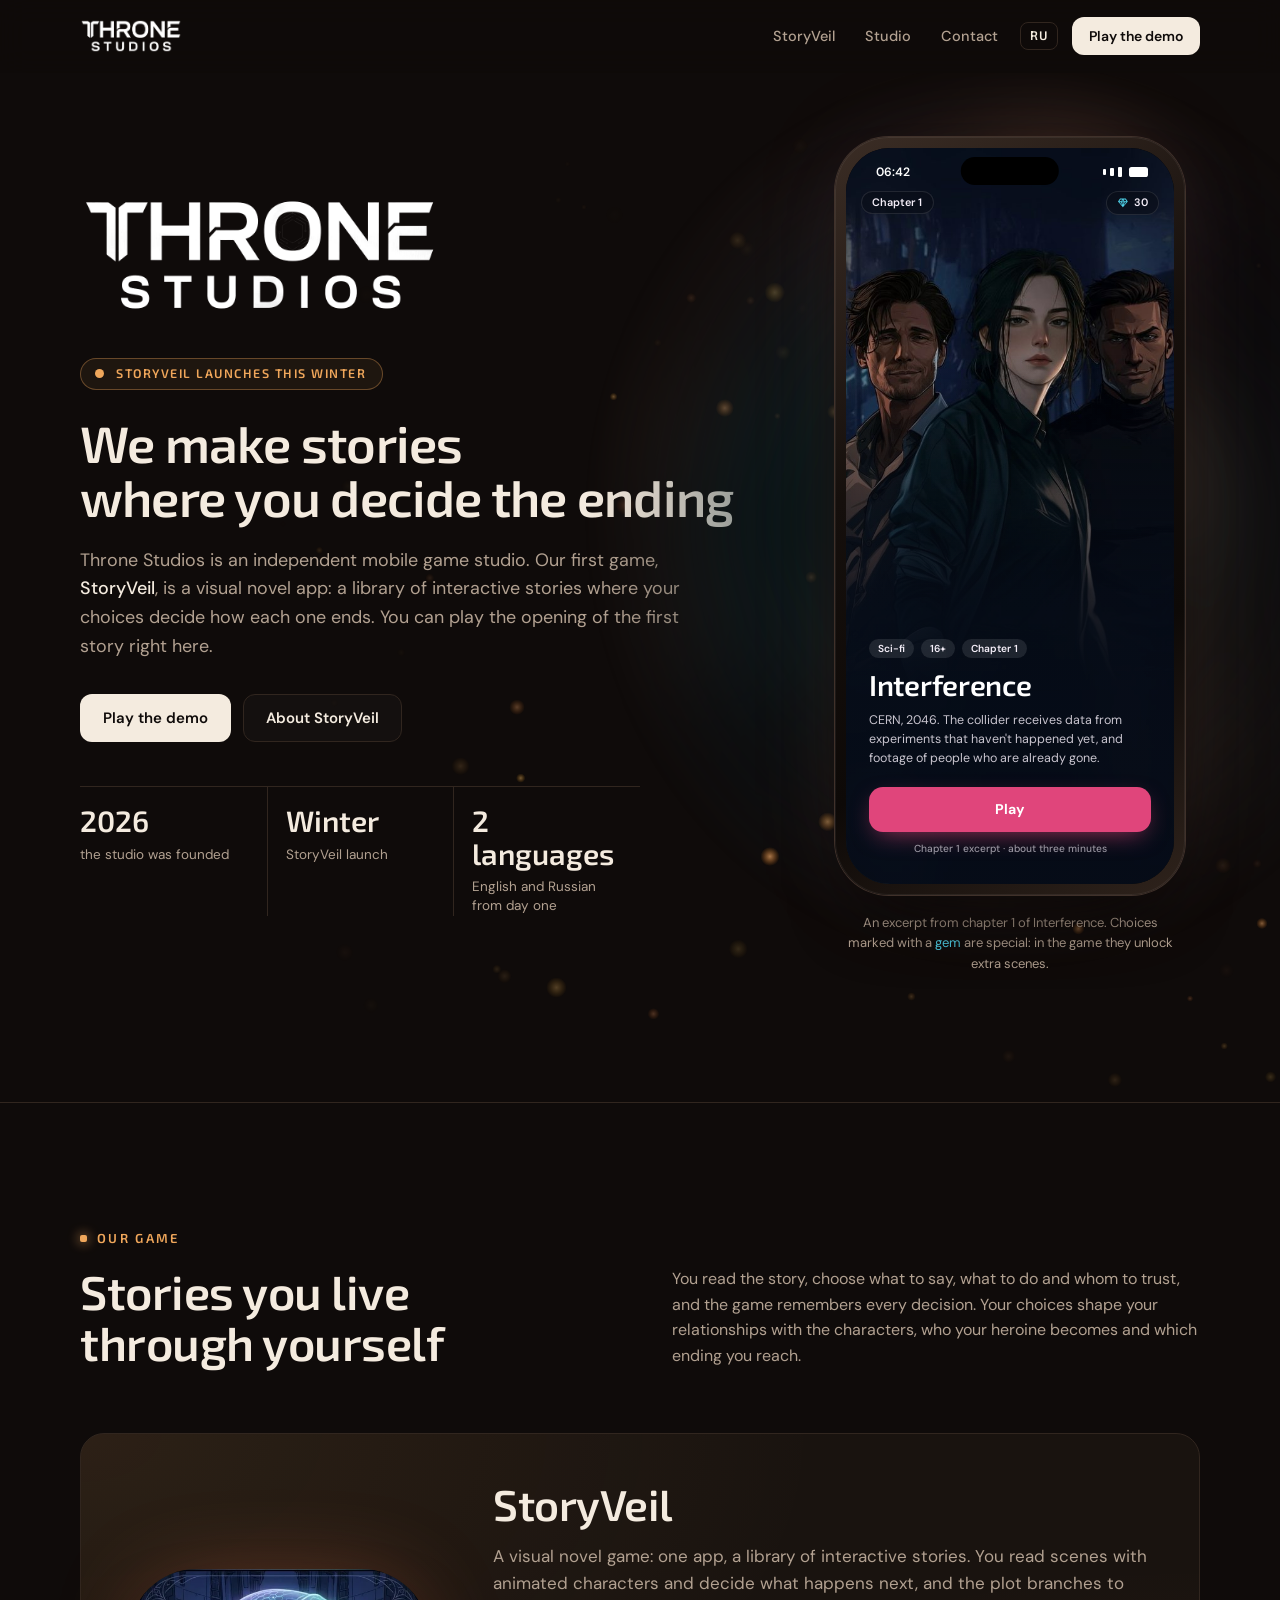
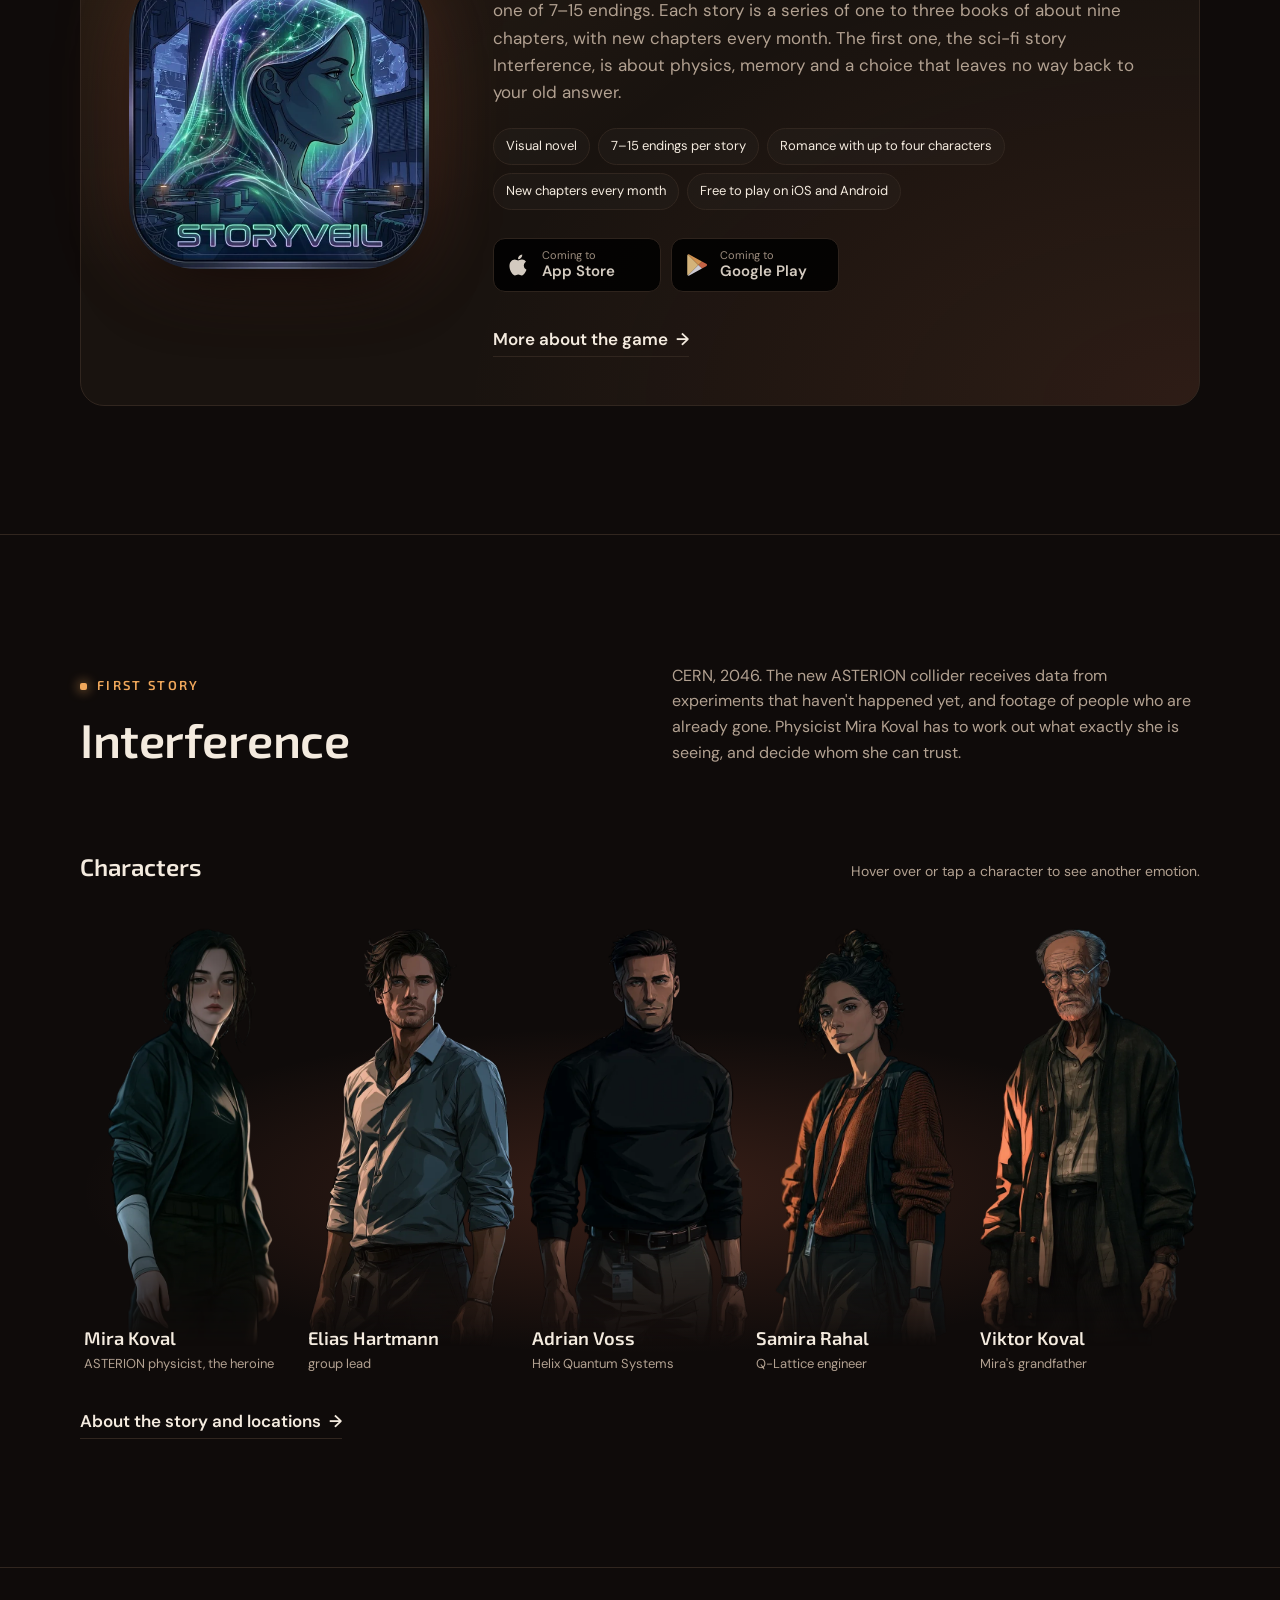
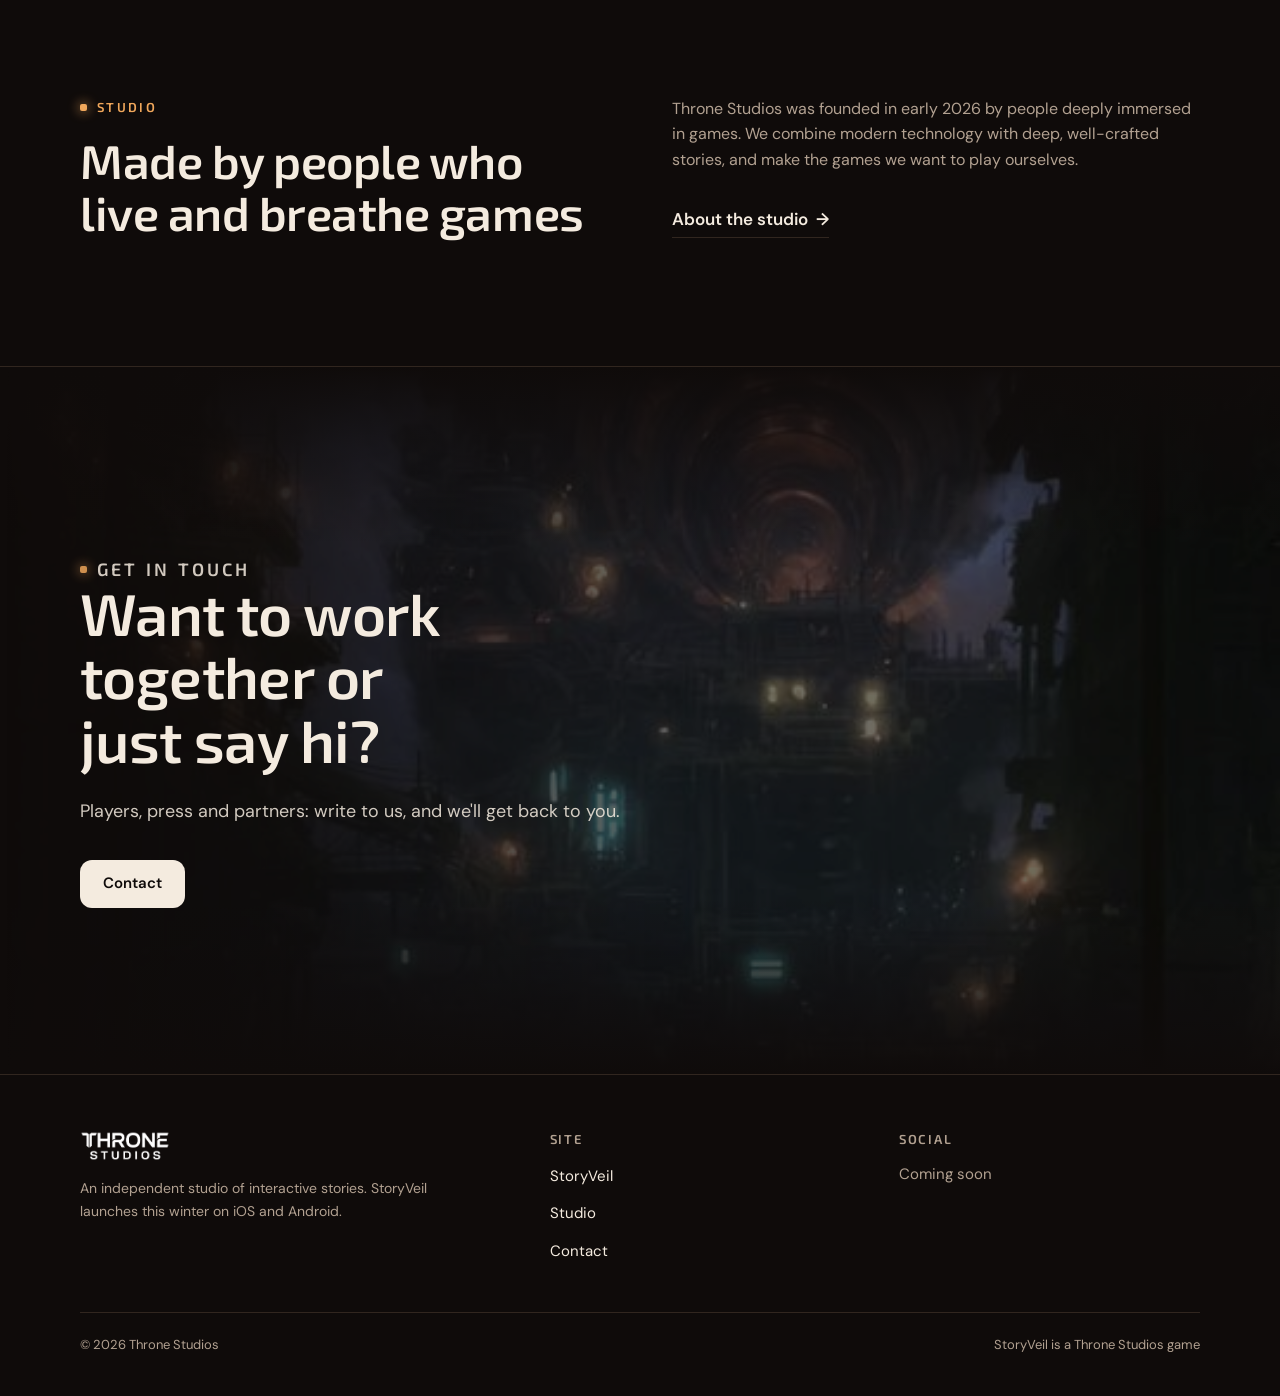
==== commit c46374be: "Контакты: только почта и материалы для прессы Убраны список «Игрокам / Прессе / Партнёрам» и карточк" ====
--- a/index.html
+++ b/index.html
@@ -22,7 +22,7 @@
 <link rel="preconnect" href="https://fonts.googleapis.com">
 <link rel="preconnect" href="https://fonts.gstatic.com" crossorigin>
 <link rel="stylesheet" href="https://fonts.googleapis.com/css2?family=DM+Sans:ital,opsz,wght@0,9..40,400..800;1,9..40,400..700&family=Exo+2:wght@500..800&family=Manrope:wght@400..800&display=swap">
-<link rel="stylesheet" href="assets/css/site.css?v=5">
+<link rel="stylesheet" href="assets/css/site.css?v=6">
 </head>
 <body>
 <a class="skip" href="#main">Skip to content</a>
@@ -183,8 +183,8 @@
   </div>
 </footer>
 
-<script src="assets/js/site.js?v=5"></script>
-<script src="assets/js/story.en.js?v=5"></script>
-<script src="assets/js/player.js?v=5"></script>
+<script src="assets/js/site.js?v=6"></script>
+<script src="assets/js/story.en.js?v=6"></script>
+<script src="assets/js/player.js?v=6"></script>
 </body>
 </html>
--- a/assets/css/site.css
+++ b/assets/css/site.css
@@ -525,7 +525,6 @@
   background: radial-gradient(closest-side, rgba(226,112,78,.16), transparent 70%), radial-gradient(closest-side at 30% 70%, rgba(240,167,91,.1), transparent 70%);
   pointer-events: none;
 }
-.contact-grid { display: grid; grid-template-columns: minmax(0, 1.2fr) minmax(0, .8fr); gap: 20px; margin-top: 0; }
 .card { padding: clamp(24px, 3vw, 36px); border: 1px solid var(--line); border-radius: 20px; background: var(--hull); min-width: 0; }
 .card h2 { font-size: clamp(1.7rem, 2.6vw, 2.1rem); max-width: none; }
 .card > p { margin: 12px 0 0; color: var(--haze); }
@@ -533,19 +532,6 @@
 a.mail { border-bottom: 1px solid var(--line); transition: border-color .2s; }
 a.mail:hover { border-color: var(--amber); }
 .mail.soon-note { color: var(--haze); font-size: clamp(1.05rem, 1.8vw, 1.35rem); }
-.topics { display: grid; gap: 0; margin: 28px 0 0; padding: 0; list-style: none; border-top: 1px solid var(--line); }
-.topics li { padding: 14px 0; border-bottom: 1px solid var(--line); font-size: 15px; }
-.topics b { display: block; font-weight: 600; }
-.topics span { color: var(--haze); }
-.socials { display: grid; gap: 8px; margin: 22px 0 0; padding: 0; list-style: none; }
-.socials a, .socials span.s {
-  display: flex; align-items: center; gap: 14px; padding: 13px 14px; border-radius: 12px;
-  border: 1px solid var(--line); background: rgba(255,255,255,.015); text-decoration: none; transition: border-color .2s, background-color .2s;
-}
-.socials a:hover { border-color: var(--haze); background: rgba(255,255,255,.04); }
-.socials svg { width: 20px; height: 20px; flex: none; }
-.socials b { flex: 1; font-weight: 600; font-size: 15px; }
-.socials small { font: 600 12px/1 var(--label); letter-spacing: .1em; text-transform: uppercase; color: var(--haze); }
 .press { display: flex; flex-wrap: wrap; gap: 12px; margin-top: 22px; }
 .press a { display: flex; align-items: center; gap: 12px; padding: 10px 16px 10px 10px; border: 1px solid var(--line); border-radius: 12px; text-decoration: none; font-size: 14px; transition: border-color .2s; }
 .press a:hover { border-color: var(--haze); }
@@ -589,7 +575,7 @@
   .hero-grid { grid-template-columns: minmax(0, 1fr); }
   #motes { -webkit-mask-image: radial-gradient(ellipse 100% 50% at 50% 70%, #000 25%, transparent 85%); mask-image: radial-gradient(ellipse 100% 50% at 50% 70%, #000 25%, transparent 85%); }
   .ambient { inset: -8% -18%; }
-  .head-row, .story-intro, .contact-grid, .pillars { grid-template-columns: minmax(0, 1fr); }
+  .head-row, .story-intro, .pillars { grid-template-columns: minmax(0, 1fr); }
   .game-card { grid-template-columns: minmax(0, 1fr); }
   .app-icon { max-width: 180px; }
   .cast { display: flex; gap: 0; overflow-x: auto; scroll-snap-type: x mandatory; padding-bottom: 12px; }
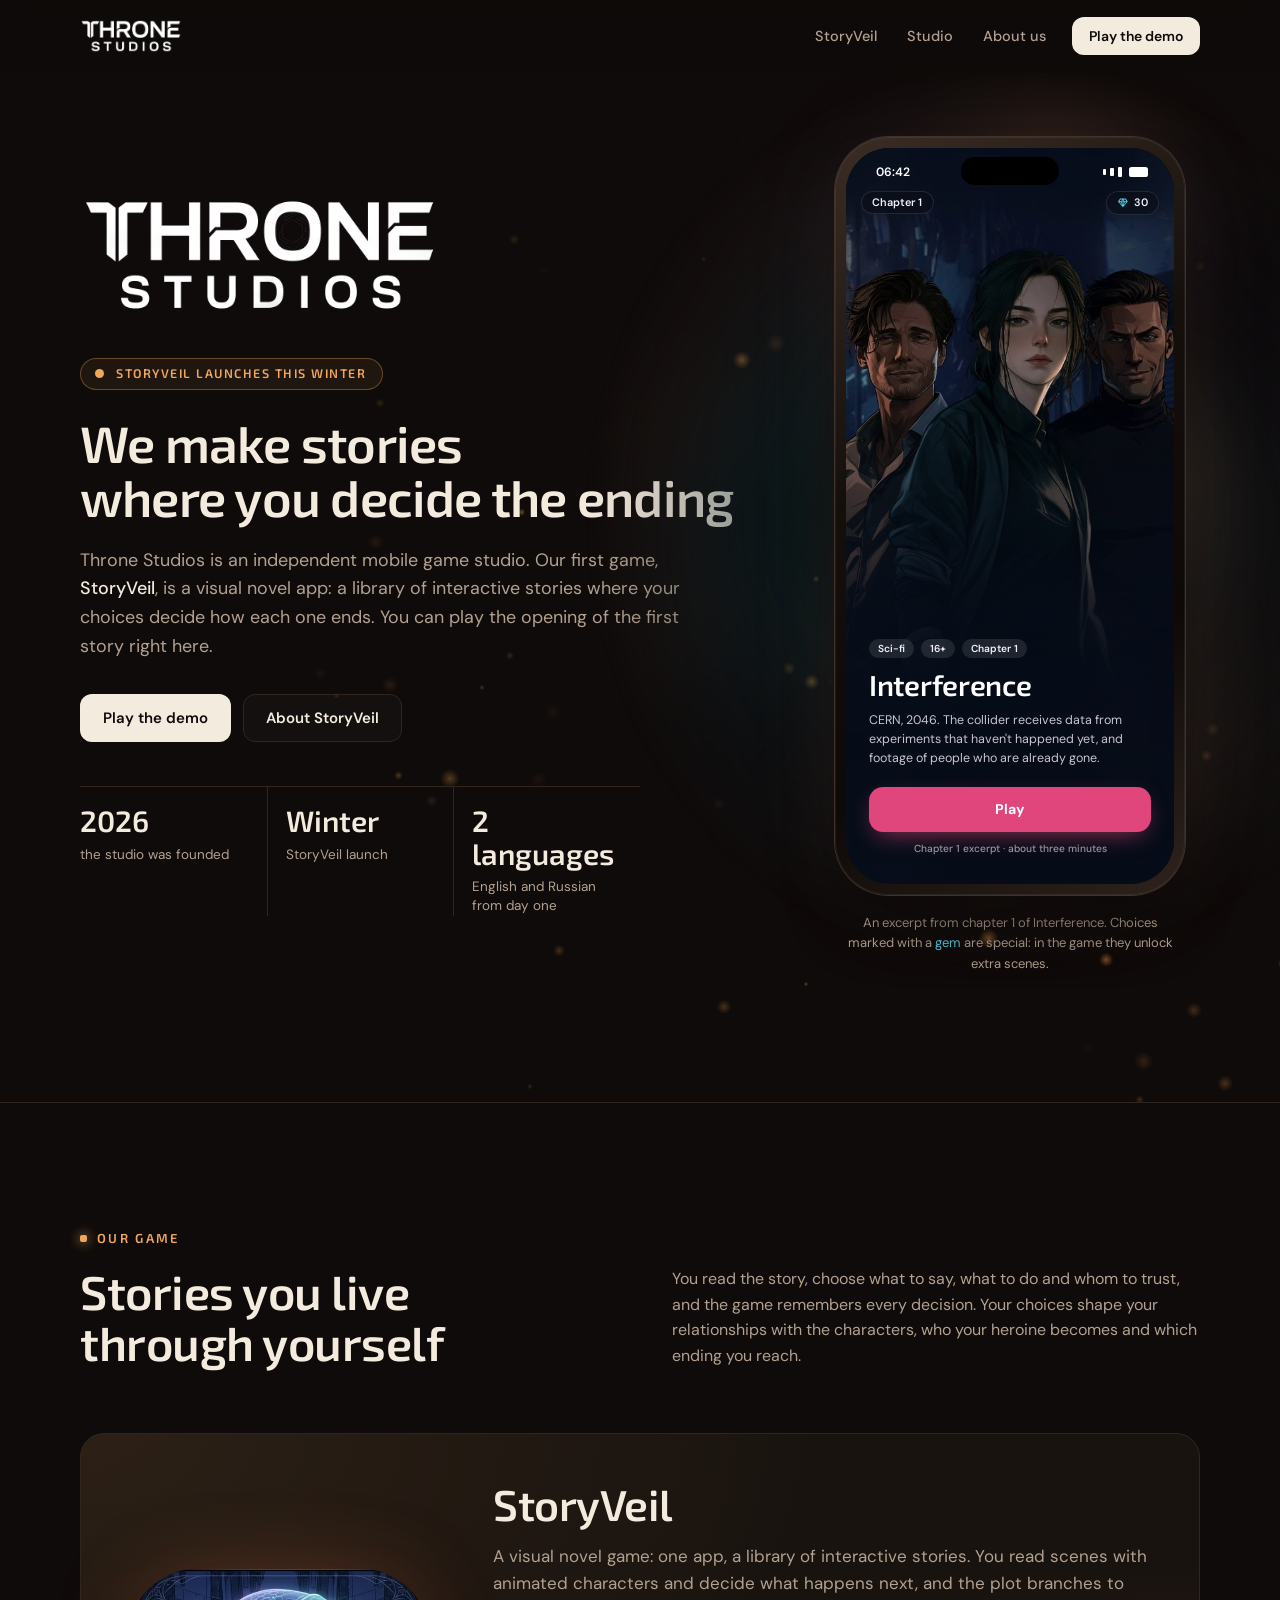
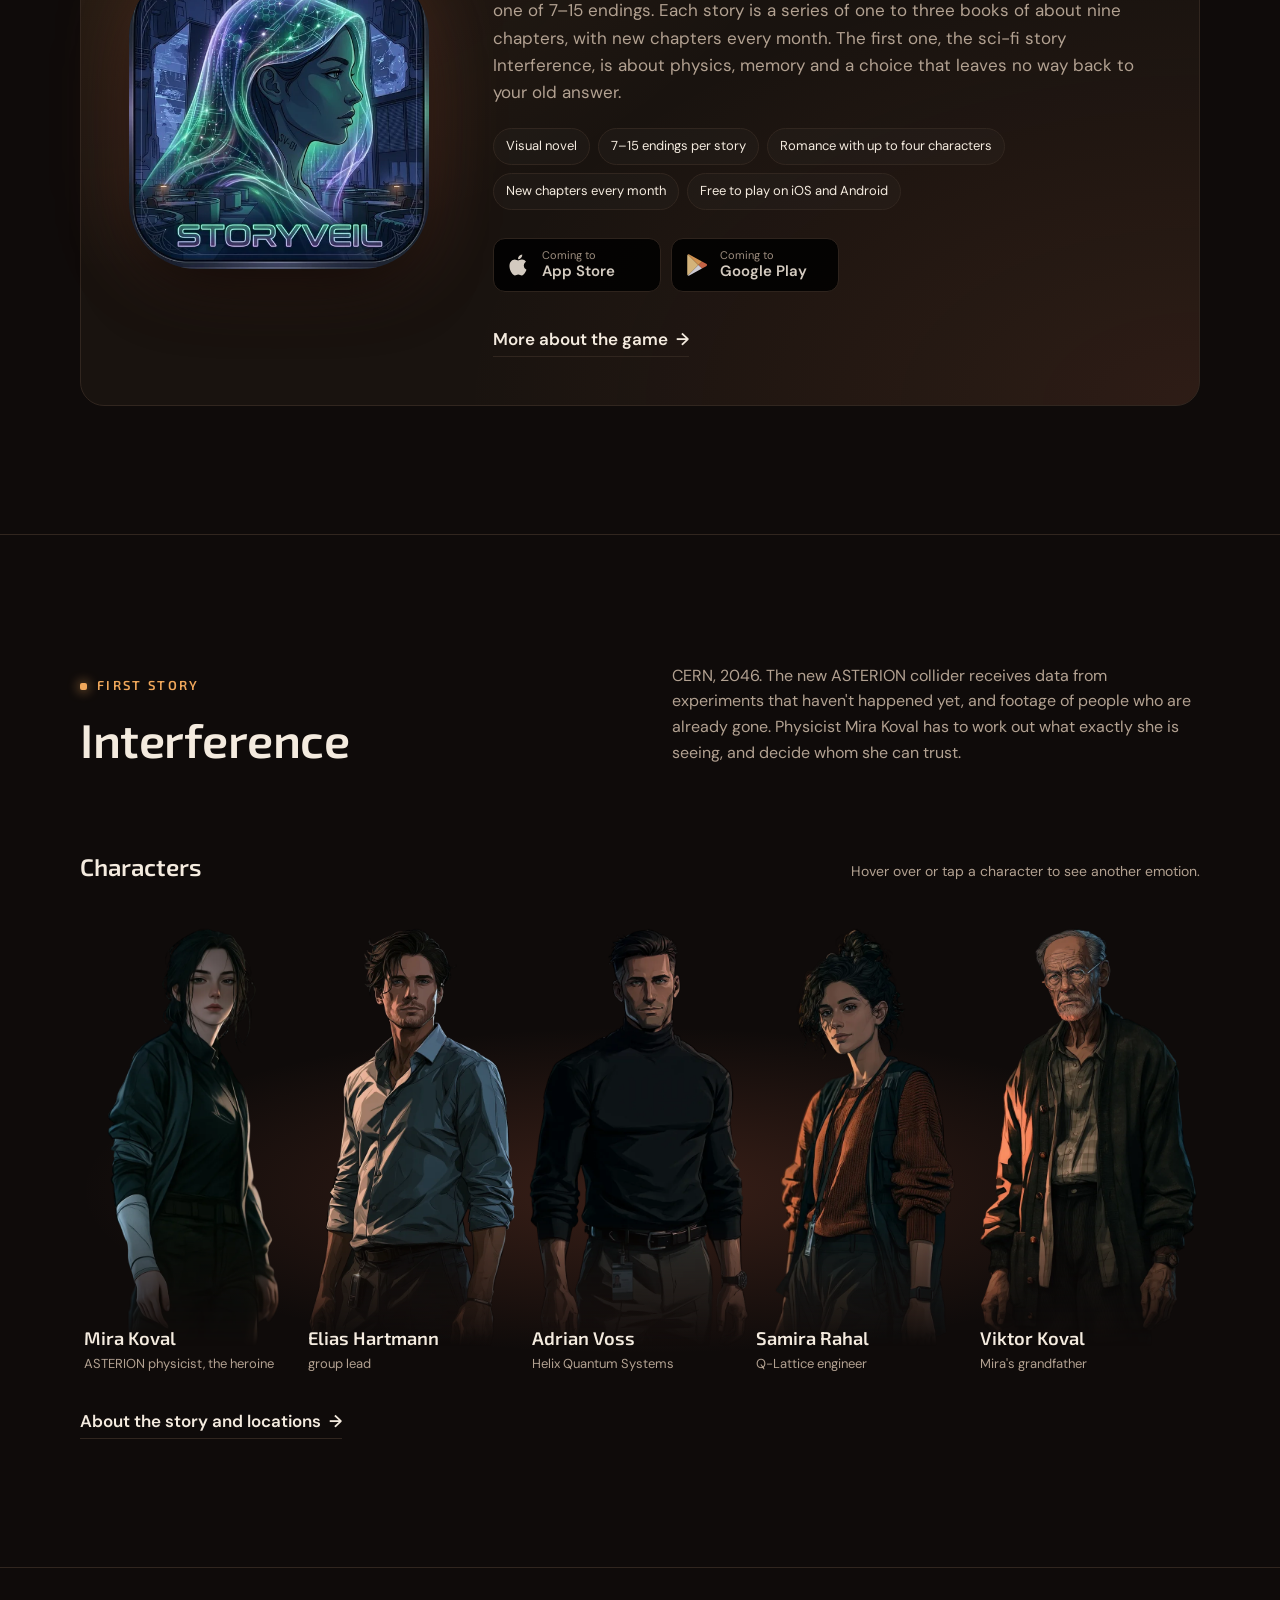
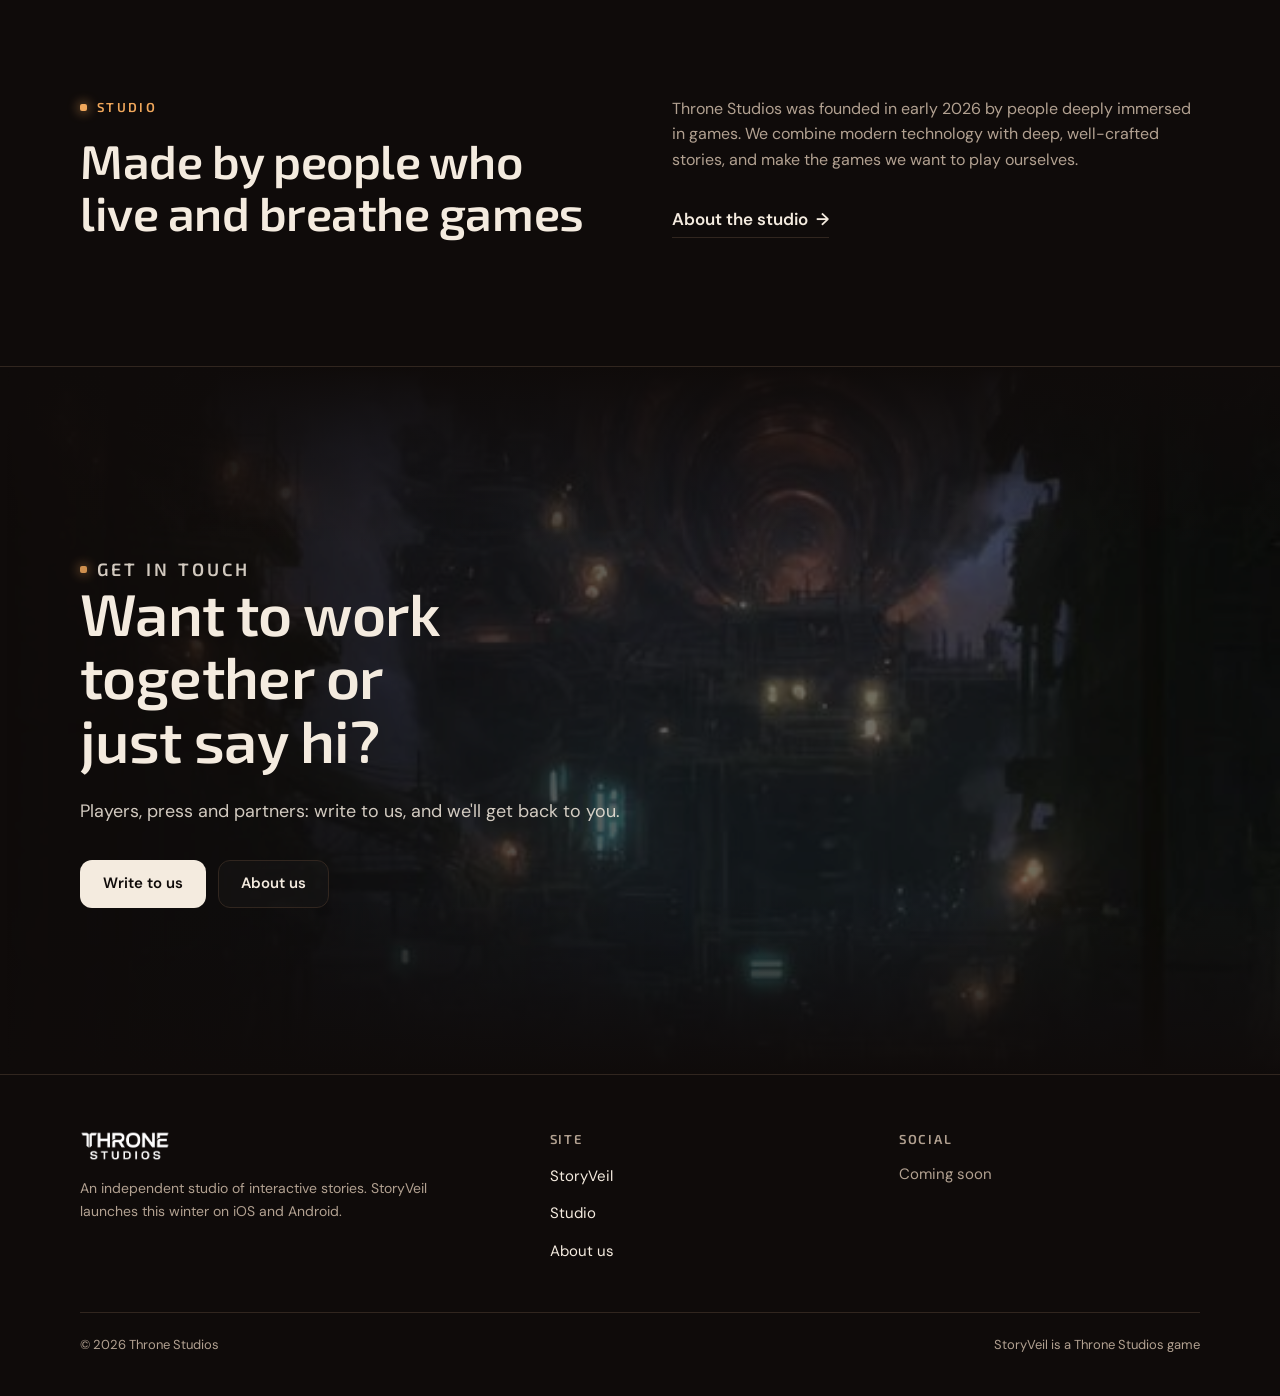
==== commit f57c27fb: "About us вместо контактов, сайт только на английском - Новая страница /about/: основатели, где мы се" ====
--- a/index.html
+++ b/index.html
@@ -12,17 +12,14 @@
 <meta property="og:url" content="https://thronestudios.ink/">
 <meta property="og:image" content="https://thronestudios.ink/assets/og.jpg">
 <meta name="twitter:card" content="summary_large_image">
-<link rel="alternate" hreflang="en" href="https://thronestudios.ink/">
-<link rel="alternate" hreflang="ru" href="https://thronestudios.ink/ru/">
-<link rel="alternate" hreflang="x-default" href="https://thronestudios.ink/">
 <meta name="theme-color" content="#0f0b0a">
 <link rel="icon" type="image/png" sizes="32x32" href="assets/brand/favicon-32.png">
 <link rel="icon" type="image/png" sizes="64x64" href="assets/brand/favicon-64.png">
 <link rel="apple-touch-icon" href="assets/brand/apple-touch-icon.png">
 <link rel="preconnect" href="https://fonts.googleapis.com">
 <link rel="preconnect" href="https://fonts.gstatic.com" crossorigin>
-<link rel="stylesheet" href="https://fonts.googleapis.com/css2?family=DM+Sans:ital,opsz,wght@0,9..40,400..800;1,9..40,400..700&family=Exo+2:wght@500..800&family=Manrope:wght@400..800&display=swap">
-<link rel="stylesheet" href="assets/css/site.css?v=6">
+<link rel="stylesheet" href="https://fonts.googleapis.com/css2?family=DM+Sans:ital,opsz,wght@0,9..40,400..800;1,9..40,400..700&family=Exo+2:wght@500..800&display=swap">
+<link rel="stylesheet" href="assets/css/site.css?v=8">
 </head>
 <body>
 <a class="skip" href="#main">Skip to content</a>
@@ -34,8 +31,7 @@
     <nav class="nav" id="nav" aria-label="Main menu">
       <a href="storyveil/">StoryVeil</a>
       <a href="studio/">Studio</a>
-      <a href="contacts/">Contact</a>
-      <a class="lang" href="ru/" hreflang="ru" lang="ru" aria-label="Русская версия">RU</a>
+      <a href="about/">About us</a>
       <a class="btn primary" href="#play" data-play>Play the demo</a>
     </nav>
   </div>
@@ -151,7 +147,7 @@
     <p class="eyebrow">Get in touch</p>
     <h2 id="finale-title">Want to work together or just say hi?</h2>
     <p>Players, press and partners: write to us, and we'll get back to you.</p>
-    <div class="actions"><a class="btn primary" href="contacts/">Contact</a></div>
+    <div class="actions"><a class="btn primary" href="about/" data-mailto>Write to us</a><a class="btn ghost" href="about/">About us</a></div>
   </div>
 </section>
 </main>
@@ -168,7 +164,7 @@
         <ul>
           <li><a href="storyveil/">StoryVeil</a></li>
           <li><a href="studio/">Studio</a></li>
-          <li><a href="contacts/">Contact</a></li>
+          <li><a href="about/">About us</a></li>
         </ul>
       </div>
       <div>
@@ -183,7 +179,7 @@
   </div>
 </footer>
 
-<script src="assets/js/site.js?v=6"></script>
+<script src="assets/js/site.js?v=8"></script>
 <script src="assets/js/story.en.js?v=6"></script>
 <script src="assets/js/player.js?v=6"></script>
 </body>
--- a/assets/css/site.css
+++ b/assets/css/site.css
@@ -1,7 +1,6 @@
 /* Throne Studios — общие стили сайта.
    Тёплая ночь у огня: фон — чёрный с коричневым подтоном, акценты — янтарь и медь.
    Шрифты как в питч-деке: заголовки и подписи капсом — Exo 2, текст — DM Sans.
-   У DM Sans нет кириллицы: русские буквы берёт Manrope, близкий по рисунку.
    Внутри телефона-демо свои цвета: это интерфейс самой игры (app/lib/core/theme.dart). */
 :root {
   color-scheme: dark;
@@ -18,7 +17,7 @@
   --veil: linear-gradient(100deg, #62e6bd 0%, #8fd0e6 45%, #a78bff 100%); /* цвета логотипа StoryVeil */
 
   --display: "Exo 2", system-ui, -apple-system, "Segoe UI", Roboto, sans-serif;
-  --body: "DM Sans", "Manrope", system-ui, -apple-system, "Segoe UI", Roboto, sans-serif;
+  --body: "DM Sans", system-ui, -apple-system, "Segoe UI", Roboto, sans-serif;
   --label: "Exo 2", system-ui, sans-serif;
 
   /* Интерфейс игры */
@@ -130,11 +129,6 @@
 .nav a:not(.btn):hover { color: var(--frost); background: rgba(255,255,255,.04); }
 .nav a[aria-current="page"] { color: var(--frost); }
 .nav .btn { min-height: 38px; padding: 0 16px; font-size: 14px; margin-left: 8px; }
-.lang {
-  margin-left: 4px; padding: 7px 9px !important; border: 1px solid var(--line);
-  font: 600 12.5px/1 var(--label) !important; letter-spacing: .08em; text-transform: uppercase; color: var(--frost) !important;
-}
-.lang:hover { border-color: var(--amber); }
 .menu-btn { display: none; width: 44px; height: 44px; margin-right: -10px; border: 0; background: none; cursor: pointer; }
 .menu-btn span, .menu-btn span::before, .menu-btn span::after { display: block; width: 20px; height: 1.5px; margin-inline: auto; background: var(--frost); transition: transform .25s, background-color .25s; }
 .menu-btn span { position: relative; }
@@ -186,6 +180,18 @@
   opacity: 0; transition: opacity 1.4s ease;
 }
 .ambient img.on { opacity: .55; }
+/* Страница StoryVeil: свет под демо и акценты первого экрана — в цвет кнопки внутри игры,
+   чтобы с первого взгляда было видно, что это не главная. */
+.hero-veil .ambient img.on { opacity: .3; }
+.hero-veil .ambient::after { content: ""; position: absolute; inset: 0; background: radial-gradient(closest-side, rgba(224,69,123,.5), rgba(224,69,123,.12) 60%, transparent); }
+.hero-veil .phone { box-shadow: 0 0 0 1px #40312a, inset 0 0 0 1px rgba(255,255,255,.06), 0 40px 70px -30px rgba(0,0,0,.7), 0 0 140px -30px rgba(224,69,123,.55); }
+.hero-veil .pill { border-color: rgba(224,69,123,.4); background: rgba(224,69,123,.08); color: #f27aa5; }
+.hero-veil .live { background: var(--g-accent); animation-name: live-veil; }
+@keyframes live-veil { 0% { box-shadow: 0 0 0 0 rgba(224,69,123,.6); } 70%, 100% { box-shadow: 0 0 0 10px rgba(224,69,123,0); } }
+.hero-veil .eyebrow { color: #f27aa5; }
+.hero-veil .eyebrow::before { background: var(--g-accent); box-shadow: 0 0 12px var(--g-accent); }
+.hero-veil .btn.primary { background: var(--g-accent); color: #fff; box-shadow: 0 10px 28px -10px rgba(224,69,123,.75); }
+.hero-veil .btn.primary:hover { background: #e9578b; }
 .device-note { max-width: 330px; margin: 0; font-size: 13px; line-height: 1.55; color: var(--haze); text-align: center; }
 .device-note i { font-style: normal; color: var(--g-gem); }
 
@@ -517,7 +523,7 @@
 .timeline h3 { margin-top: 16px; font: 600 1.3rem/1.25 var(--display); }
 .timeline p { margin: 10px 0 0; font-size: 15px; color: var(--haze); }
 
-/* ── Контакты ─────────────────────────────────────── */
+/* ── Шапка внутренних страниц ─────────────────────── */
 .page-hero { position: relative; overflow: hidden; border-top: 0; padding-block: clamp(48px, 8vw, 112px) clamp(56px, 8vw, 96px); }
 .page-hero h1 { font: 600 clamp(2.3rem, 5.2vw, 4.3rem)/1.04 var(--display); letter-spacing: -.015em; max-width: 15ch; }
 .page-hero .glow {
@@ -525,19 +531,68 @@
   background: radial-gradient(closest-side, rgba(226,112,78,.16), transparent 70%), radial-gradient(closest-side at 30% 70%, rgba(240,167,91,.1), transparent 70%);
   pointer-events: none;
 }
-.card { padding: clamp(24px, 3vw, 36px); border: 1px solid var(--line); border-radius: 20px; background: var(--hull); min-width: 0; }
-.card h2 { font-size: clamp(1.7rem, 2.6vw, 2.1rem); max-width: none; }
-.card > p { margin: 12px 0 0; color: var(--haze); }
-.mail { display: inline-block; margin-top: 26px; font: 600 clamp(1.4rem, 2.6vw, 2rem)/1.2 var(--display); text-decoration: none; overflow-wrap: anywhere; }
-a.mail { border-bottom: 1px solid var(--line); transition: border-color .2s; }
-a.mail:hover { border-color: var(--amber); }
-.mail.soon-note { color: var(--haze); font-size: clamp(1.05rem, 1.8vw, 1.35rem); }
-.press { display: flex; flex-wrap: wrap; gap: 12px; margin-top: 22px; }
-.press a { display: flex; align-items: center; gap: 12px; padding: 10px 16px 10px 10px; border: 1px solid var(--line); border-radius: 12px; text-decoration: none; font-size: 14px; transition: border-color .2s; }
-.press a:hover { border-color: var(--haze); }
-.press img { width: 44px; height: 44px; border-radius: 10px; object-fit: contain; background: #000; }
-.press b { display: block; font-weight: 600; }
-.press small { color: var(--haze); }
+.mail { display: inline-block; margin-top: 30px; font: 600 clamp(1.5rem, 3vw, 2.3rem)/1.2 var(--display); text-decoration: none; overflow-wrap: anywhere; }
+a.mail { border-bottom: 1px solid var(--line); transition: border-color .2s, color .2s; }
+a.mail:hover { border-color: var(--amber); color: var(--gold); }
+.mail-big { margin-top: 4px; font-size: clamp(2rem, 5vw, 3.6rem); }
+
+/* ── About us ─────────────────────────────────────── */
+.about-hero .lead + .lead { margin-top: 16px; }
+.founders { display: grid; grid-template-columns: repeat(2, minmax(0, 1fr)); gap: 20px; margin-top: 28px; }
+.founder {
+  min-width: 0; padding: clamp(24px, 3.2vw, 40px); border: 1px solid var(--line); border-radius: 22px;
+  background: radial-gradient(90% 60% at 100% 0%, rgba(240,167,91,.09), transparent 60%), var(--hull);
+  scroll-margin-top: 96px; display: flex; flex-direction: column;
+}
+.founder + .founder { background: radial-gradient(90% 60% at 100% 0%, rgba(226,112,78,.1), transparent 60%), var(--hull); }
+.founder-head { display: flex; align-items: center; gap: 20px; }
+.founder-photo { flex: none; width: 92px; height: 92px; border-radius: 50%; object-fit: cover; padding: 3px; background: var(--warm); }
+.founder h3 { font: 600 clamp(1.4rem, 2.2vw, 1.75rem)/1.15 var(--display); }
+.founder-role { margin: 8px 0 0; font: 600 12px/1.4 var(--label); letter-spacing: .14em; text-transform: uppercase; color: var(--amber); }
+.founder-intro { margin: 24px 0 0; font-size: 1.05rem; color: var(--frost); }
+.founder-facts { margin: 22px 0 0; }
+.founder-facts div { padding: 14px 0; border-top: 1px solid var(--line); }
+.founder-facts dt { font: 600 12px/1.3 var(--label); letter-spacing: .12em; text-transform: uppercase; color: var(--haze); }
+.founder-facts dd { margin: 6px 0 0; font-size: 15.5px; line-height: 1.55; color: var(--frost); opacity: .88; }
+.founder em, .grid-list em { font-style: normal; color: var(--gold); }
+.founder-links { display: flex; flex-wrap: wrap; gap: 8px; margin: auto 0 0; padding-top: 8px; padding: 0; list-style: none; }
+.founder-links a {
+  display: inline-flex; align-items: center; gap: 8px; padding: 9px 14px; border: 1px solid var(--line); border-radius: 10px;
+  font-size: 14px; font-weight: 600; text-decoration: none; transition: border-color .2s, color .2s;
+}
+.founder-links a:hover { border-color: var(--amber); color: var(--gold); }
+.founder-links svg { width: 16px; height: 16px; }
+
+.callout {
+  position: relative; margin-top: 56px; padding: clamp(22px, 3vw, 32px) clamp(22px, 3vw, 36px); border-radius: 18px; overflow: hidden;
+  border: 1px solid rgba(240,167,91,.3); background: linear-gradient(100deg, rgba(240,167,91,.1), rgba(226,112,78,.04) 60%, transparent), var(--hull);
+}
+.callout::before { content: ""; position: absolute; left: 0; top: 0; bottom: 0; width: 4px; background: var(--warm); }
+.callout p { margin: 0; max-width: 78ch; font-size: clamp(1rem, 1.3vw, 1.15rem); line-height: 1.6; }
+.callout strong { color: var(--gold); font-weight: 600; }
+
+.stages h3 { font-size: 1.2rem; }
+.stages h3 + p { margin-bottom: 18px; }
+.stages p:last-child { margin-bottom: 0; }
+.stages li:first-child { background: var(--hull); }
+.stages li:first-child .when { color: var(--amber); }
+.stage-n { display: grid; place-items: center; width: 26px; height: 26px; border-radius: 8px; border: 1px solid currentColor; font: 700 13px/1 var(--display); letter-spacing: 0; }
+
+.ask { display: grid; grid-template-columns: minmax(0, 1.2fr) minmax(0, 1fr) minmax(0, 1fr); gap: 20px; margin-top: 56px; }
+.ask > div { min-width: 0; padding: clamp(24px, 3vw, 34px); border: 1px solid var(--line); border-radius: 20px; background: var(--hull); }
+.ask .ask-main {
+  border-color: rgba(240,167,91,.45);
+  background: radial-gradient(120% 90% at 0% 0%, rgba(240,167,91,.16), transparent 60%), var(--hull-hi);
+  box-shadow: 0 30px 80px -40px rgba(226,112,78,.55);
+}
+.ask-k { margin: 0; font: 600 12.5px/1.3 var(--label); letter-spacing: .14em; text-transform: uppercase; color: var(--amber); }
+.ask-sum {
+  margin: 14px 0 0; font: 700 clamp(2.6rem, 5vw, 3.8rem)/1 var(--display); letter-spacing: -.02em;
+  background: var(--warm); -webkit-background-clip: text; background-clip: text; color: transparent;
+}
+.ask > div > p:not(.ask-k):not(.ask-sum) { margin: 16px 0 0; font-size: 15.5px; line-height: 1.6; color: var(--haze); }
+.ask-main > p:not(.ask-k):not(.ask-sum) { color: var(--frost) !important; }
+.ask .tags { margin-top: 20px; }
 
 /* ── Финал страницы ───────────────────────────────── */
 .finale { position: relative; overflow: hidden; padding-block: clamp(96px, 13vw, 170px); }
@@ -570,12 +625,14 @@
   .timeline { grid-template-columns: minmax(0, 1fr); }
   .timeline li { border-right: 0; border-bottom: 1px solid var(--line); }
   .timeline li:last-child { border-bottom: 0; }
+  .ask { grid-template-columns: repeat(2, minmax(0, 1fr)); }
+  .ask .ask-main { grid-column: 1 / -1; }
 }
 @media (max-width: 860px) {
   .hero-grid { grid-template-columns: minmax(0, 1fr); }
   #motes { -webkit-mask-image: radial-gradient(ellipse 100% 50% at 50% 70%, #000 25%, transparent 85%); mask-image: radial-gradient(ellipse 100% 50% at 50% 70%, #000 25%, transparent 85%); }
   .ambient { inset: -8% -18%; }
-  .head-row, .story-intro, .pillars { grid-template-columns: minmax(0, 1fr); }
+  .head-row, .story-intro, .pillars, .founders { grid-template-columns: minmax(0, 1fr); }
   .game-card { grid-template-columns: minmax(0, 1fr); }
   .app-icon { max-width: 180px; }
   .cast { display: flex; gap: 0; overflow-x: auto; scroll-snap-type: x mandatory; padding-bottom: 12px; }
@@ -594,7 +651,6 @@
   .menu-open .nav { opacity: 1; visibility: visible; translate: 0 0; transition: opacity .2s, translate .2s; }
   .nav a:not(.btn) { padding: 14px 4px; font-size: 17px; border-radius: 0; border-bottom: 1px solid var(--line); }
   .nav .btn { margin: 14px 0 0; min-height: 48px; }
-  .lang { align-self: flex-start; margin: 14px 0 0 !important; border-bottom: 1px solid var(--line) !important; border-radius: 8px !important; }
   .brand img { height: 30px; }
 }
 @media (max-width: 560px) {
@@ -608,6 +664,9 @@
   .facts b { font-size: 1rem; }
   .facts span { font-size: 12px; }
   .grid-list { grid-template-columns: minmax(0, 1fr); gap: 28px; }
+  .ask { grid-template-columns: minmax(0, 1fr); }
+  .founder-head { gap: 16px; }
+  .founder-photo { width: 76px; height: 76px; }
   .actions .btn { flex: 1 1 100%; }
   .loc { width: 148px; }
   .store { flex: 1 1 100%; }
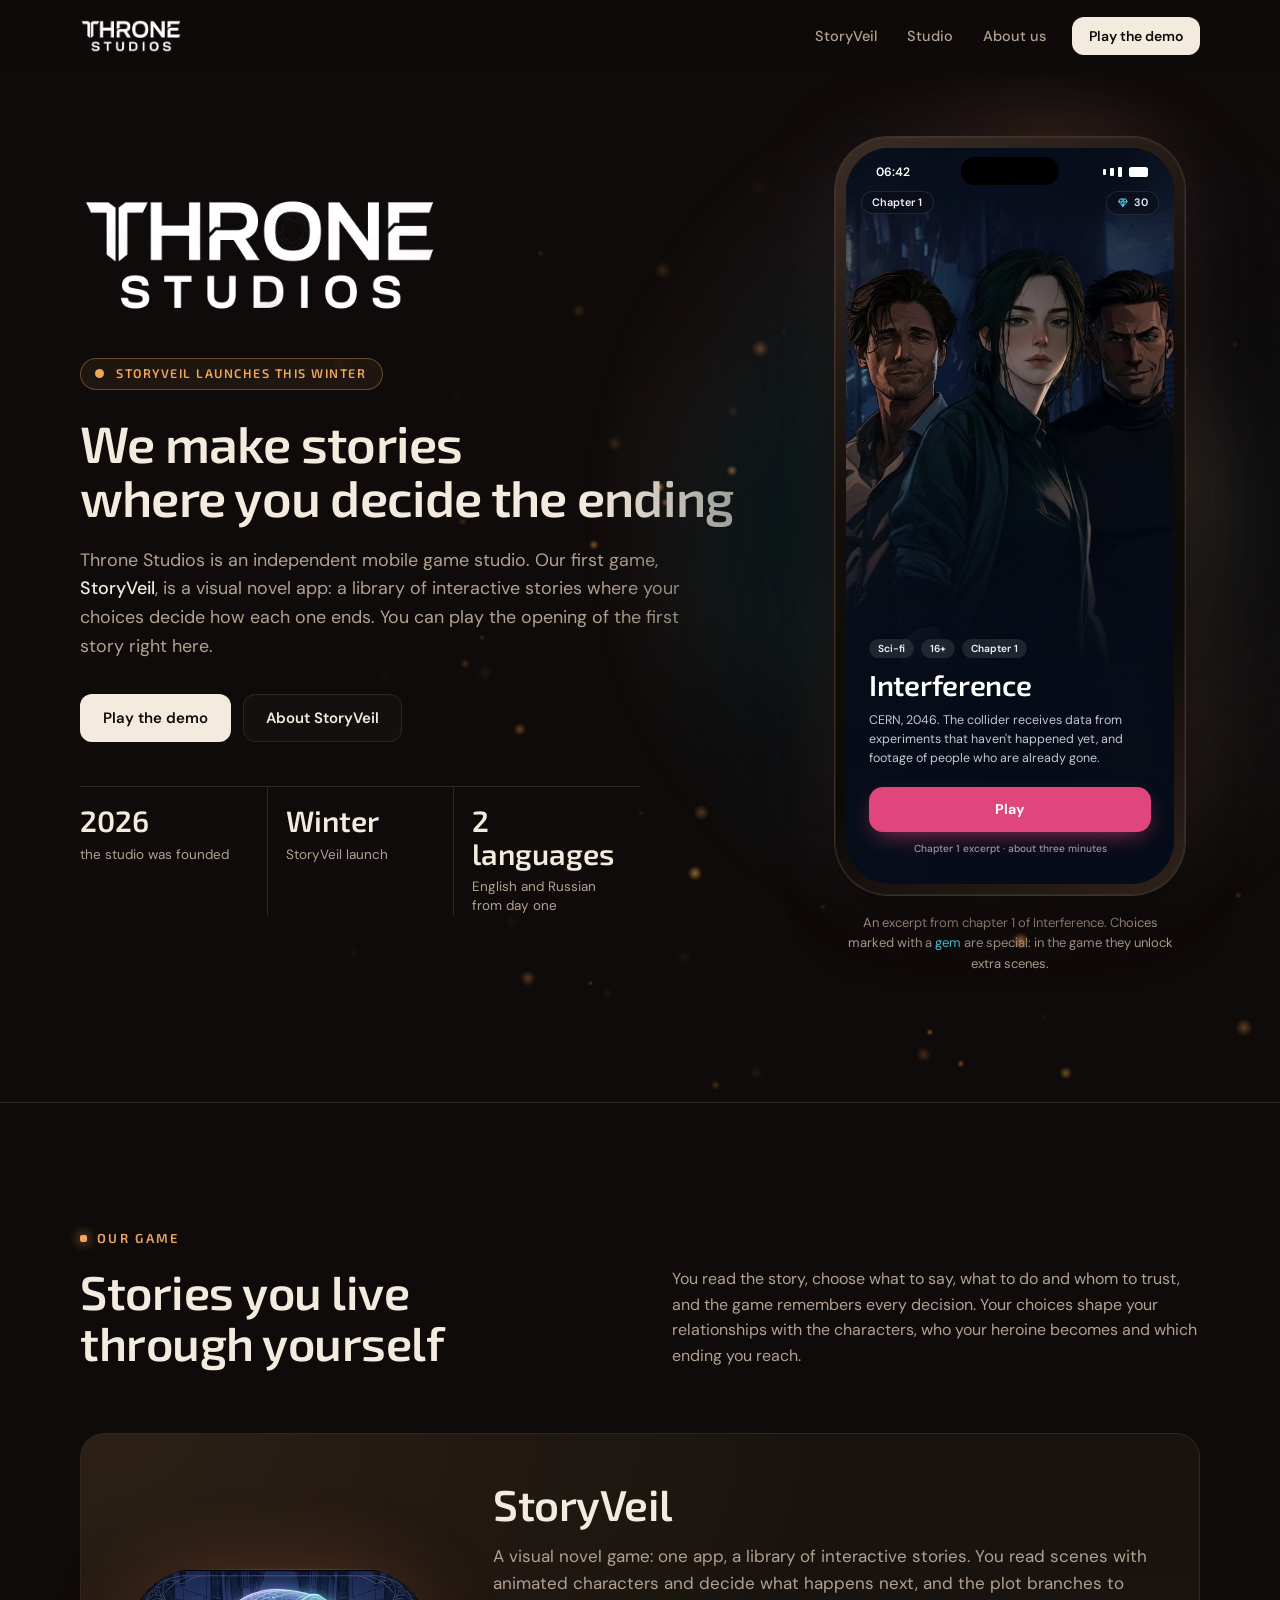
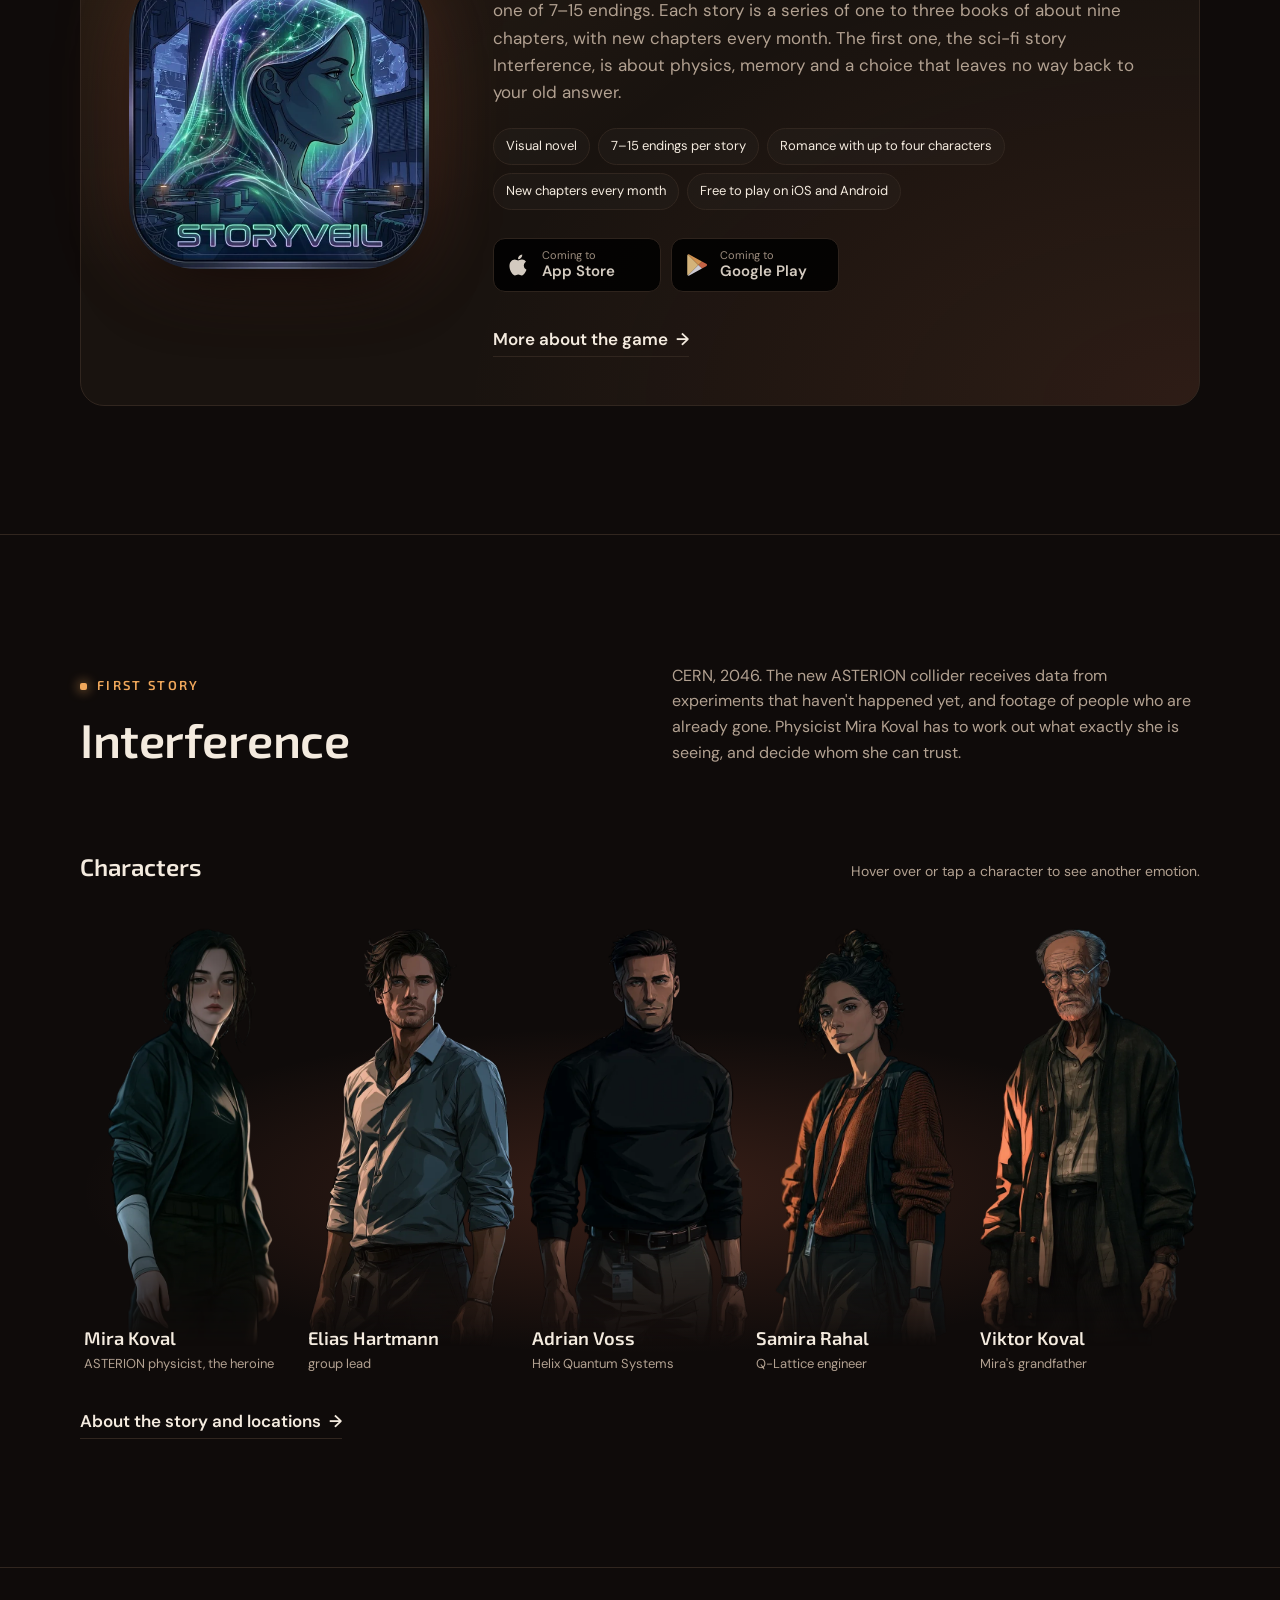
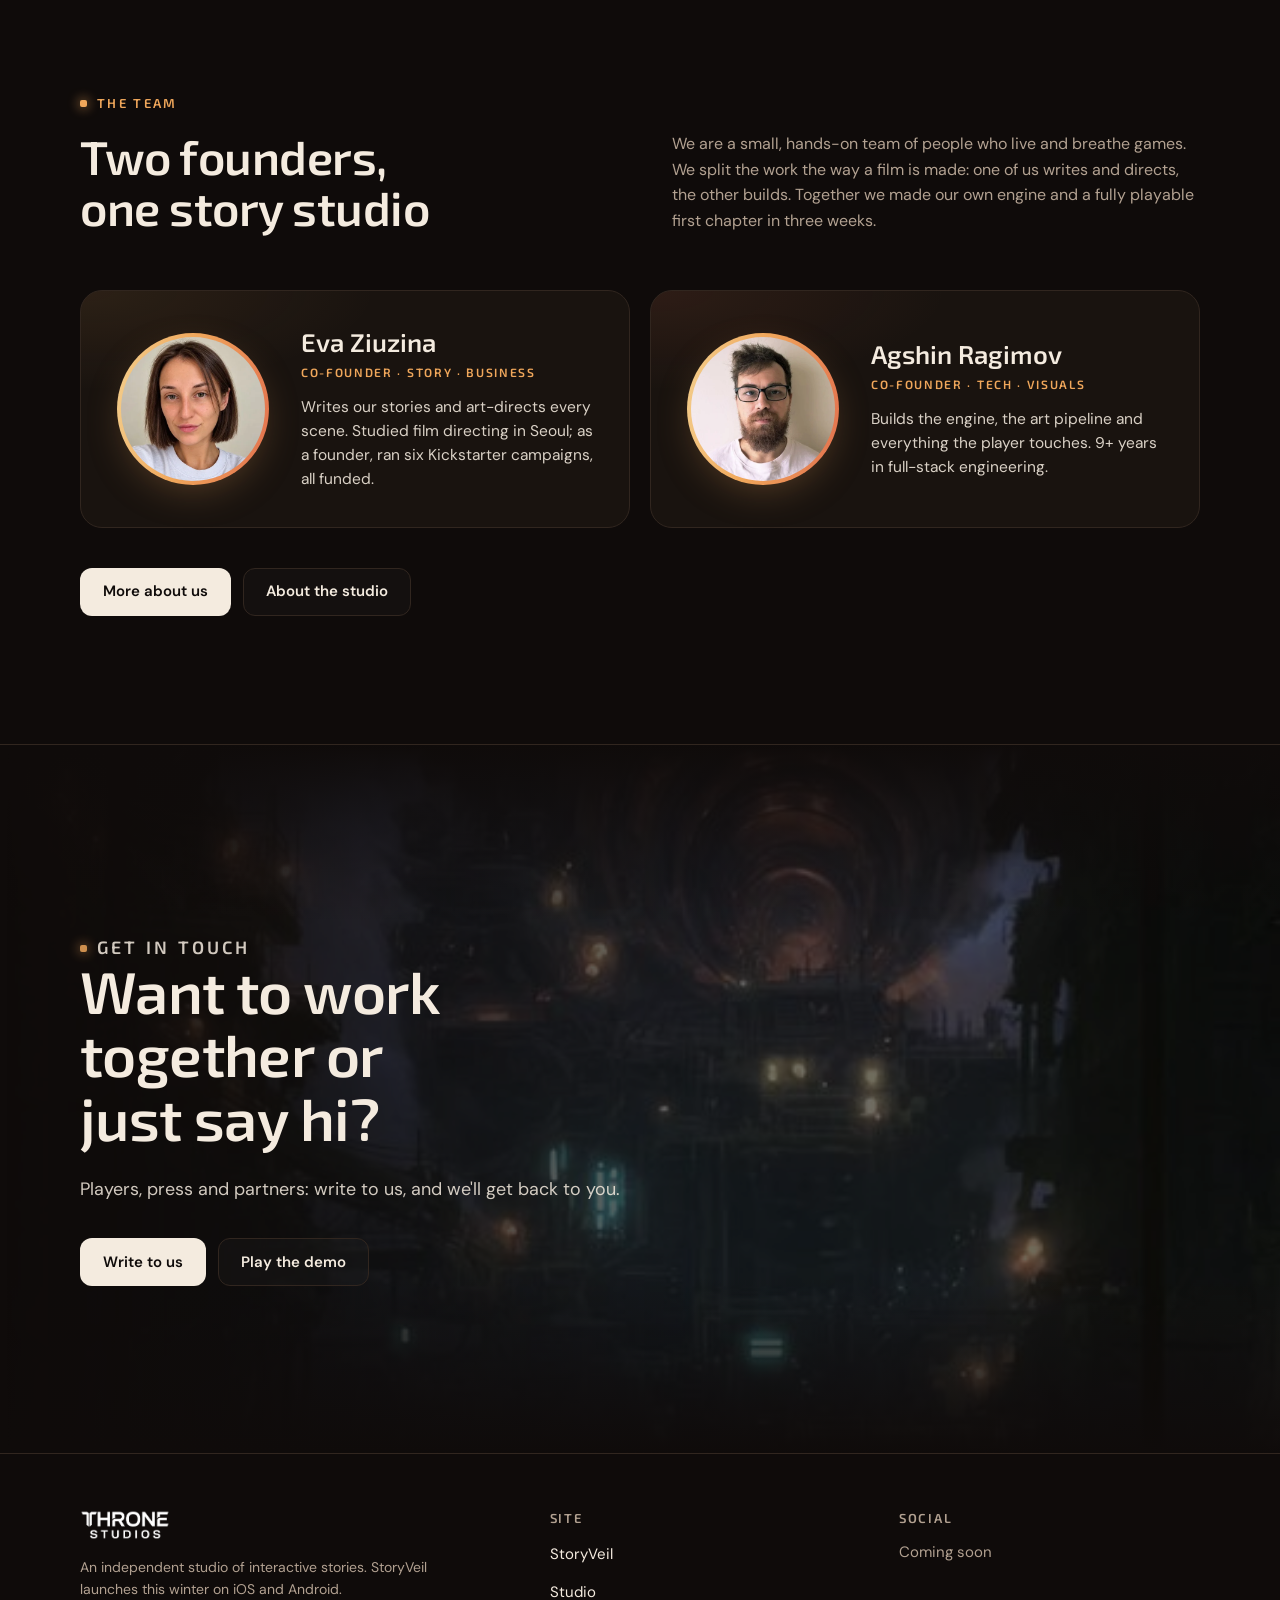
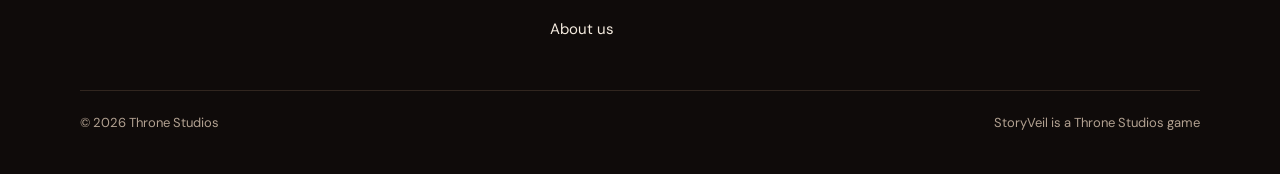
==== commit c1588cfc: "Команда с фото в конце главной - Вместо текстовой секции «Studio» — блок The team: фото основателей," ====
--- a/index.html
+++ b/index.html
@@ -19,7 +19,7 @@
 <link rel="preconnect" href="https://fonts.googleapis.com">
 <link rel="preconnect" href="https://fonts.gstatic.com" crossorigin>
 <link rel="stylesheet" href="https://fonts.googleapis.com/css2?family=DM+Sans:ital,opsz,wght@0,9..40,400..800;1,9..40,400..700&family=Exo+2:wght@500..800&display=swap">
-<link rel="stylesheet" href="assets/css/site.css?v=8">
+<link rel="stylesheet" href="assets/css/site.css?v=9">
 </head>
 <body>
 <a class="skip" href="#main">Skip to content</a>
@@ -124,19 +124,37 @@
   </div>
 </section>
 
-<!-- ═══════════════ Studio ═══════════════ -->
-<section aria-labelledby="studio-title">
+<!-- ═══════════════ Team ═══════════════ -->
+<section class="team" aria-labelledby="team-title">
   <div class="wrap">
     <div class="head-row">
       <div>
-        <p class="eyebrow">Studio</p>
-        <h2 id="studio-title">Made by people who live and breathe games</h2>
-      </div>
-      <div>
-        <p class="lead">Throne Studios was founded in early 2026 by people deeply immersed in games. We combine modern technology with deep, well-crafted stories, and make the games we want to play ourselves.</p>
-        <div class="actions"><a class="link-arrow" href="studio/">About the studio</a></div>
-      </div>
-    </div>
+        <p class="eyebrow">The team</p>
+        <h2 id="team-title">Two founders, one story studio</h2>
+      </div>
+      <p class="lead">We are a small, hands-on team of people who live and breathe games. We split the work the way a film is made: one of us writes and directs, the other builds. Together we made our own engine and a fully playable first chapter in three weeks.</p>
+    </div>
+
+    <ul class="members">
+      <li class="member">
+        <img class="member-photo" src="assets/team/eva.webp" alt="Evelina (Eva) Ziuzina" width="480" height="480" loading="lazy">
+        <div>
+          <h3>Eva Ziuzina</h3>
+          <p class="member-role">Co-founder · Story · Business</p>
+          <p>Writes our stories and art-directs every scene. Studied film directing in Seoul; as a founder, ran six Kickstarter campaigns, all funded.</p>
+        </div>
+      </li>
+      <li class="member">
+        <img class="member-photo" src="assets/team/agshin.webp" alt="Agshin Ragimov" width="480" height="480" loading="lazy">
+        <div>
+          <h3>Agshin Ragimov</h3>
+          <p class="member-role">Co-founder · Tech · Visuals</p>
+          <p>Builds the engine, the art pipeline and everything the player touches. 9+ years in full-stack engineering.</p>
+        </div>
+      </li>
+    </ul>
+
+    <div class="actions"><a class="btn primary" href="about/">More about us</a><a class="btn ghost" href="studio/">About the studio</a></div>
   </div>
 </section>
 
@@ -147,7 +165,7 @@
     <p class="eyebrow">Get in touch</p>
     <h2 id="finale-title">Want to work together or just say hi?</h2>
     <p>Players, press and partners: write to us, and we'll get back to you.</p>
-    <div class="actions"><a class="btn primary" href="about/" data-mailto>Write to us</a><a class="btn ghost" href="about/">About us</a></div>
+    <div class="actions"><a class="btn primary" href="about/" data-mailto>Write to us</a><a class="btn ghost" href="#play" data-play>Play the demo</a></div>
   </div>
 </section>
 </main>
--- a/assets/css/site.css
+++ b/assets/css/site.css
@@ -563,6 +563,20 @@
 .founder-links a:hover { border-color: var(--amber); color: var(--gold); }
 .founder-links svg { width: 16px; height: 16px; }
 
+/* Команда на главной: лица и одна строка о каждом, подробности — на /about/ */
+.members { display: grid; grid-template-columns: repeat(2, minmax(0, 1fr)); gap: 20px; margin: 56px 0 0; padding: 0; list-style: none; }
+.member {
+  min-width: 0; display: flex; align-items: center; gap: clamp(20px, 2.6vw, 32px);
+  padding: clamp(22px, 3vw, 36px); border: 1px solid var(--line); border-radius: 22px;
+  background: radial-gradient(90% 70% at 0% 0%, rgba(240,167,91,.09), transparent 60%), var(--hull);
+}
+.member + .member { background: radial-gradient(90% 70% at 0% 0%, rgba(226,112,78,.1), transparent 60%), var(--hull); }
+.member-photo { flex: none; width: clamp(112px, 12vw, 152px); height: auto; aspect-ratio: 1; border-radius: 50%; object-fit: cover; padding: 4px; background: var(--warm); box-shadow: 0 12px 40px -12px rgba(240,167,91,.35); }
+.member h3 { font: 600 clamp(1.3rem, 2vw, 1.6rem)/1.15 var(--display); }
+.member-role { margin: 8px 0 0; font: 600 12px/1.4 var(--label); letter-spacing: .14em; text-transform: uppercase; color: var(--amber); }
+.member-role + p { margin: 14px 0 0; font-size: 15.5px; line-height: 1.55; color: var(--frost); opacity: .88; }
+.team .actions { margin-top: 40px; }
+
 .callout {
   position: relative; margin-top: 56px; padding: clamp(22px, 3vw, 32px) clamp(22px, 3vw, 36px); border-radius: 18px; overflow: hidden;
   border: 1px solid rgba(240,167,91,.3); background: linear-gradient(100deg, rgba(240,167,91,.1), rgba(226,112,78,.04) 60%, transparent), var(--hull);
@@ -632,7 +646,7 @@
   .hero-grid { grid-template-columns: minmax(0, 1fr); }
   #motes { -webkit-mask-image: radial-gradient(ellipse 100% 50% at 50% 70%, #000 25%, transparent 85%); mask-image: radial-gradient(ellipse 100% 50% at 50% 70%, #000 25%, transparent 85%); }
   .ambient { inset: -8% -18%; }
-  .head-row, .story-intro, .pillars, .founders { grid-template-columns: minmax(0, 1fr); }
+  .head-row, .story-intro, .pillars, .founders, .members { grid-template-columns: minmax(0, 1fr); }
   .game-card { grid-template-columns: minmax(0, 1fr); }
   .app-icon { max-width: 180px; }
   .cast { display: flex; gap: 0; overflow-x: auto; scroll-snap-type: x mandatory; padding-bottom: 12px; }
@@ -667,6 +681,8 @@
   .ask { grid-template-columns: minmax(0, 1fr); }
   .founder-head { gap: 16px; }
   .founder-photo { width: 76px; height: 76px; }
+  .member { flex-direction: column; align-items: flex-start; }
+  .member-photo { width: 120px; }
   .actions .btn { flex: 1 1 100%; }
   .loc { width: 148px; }
   .store { flex: 1 1 100%; }
